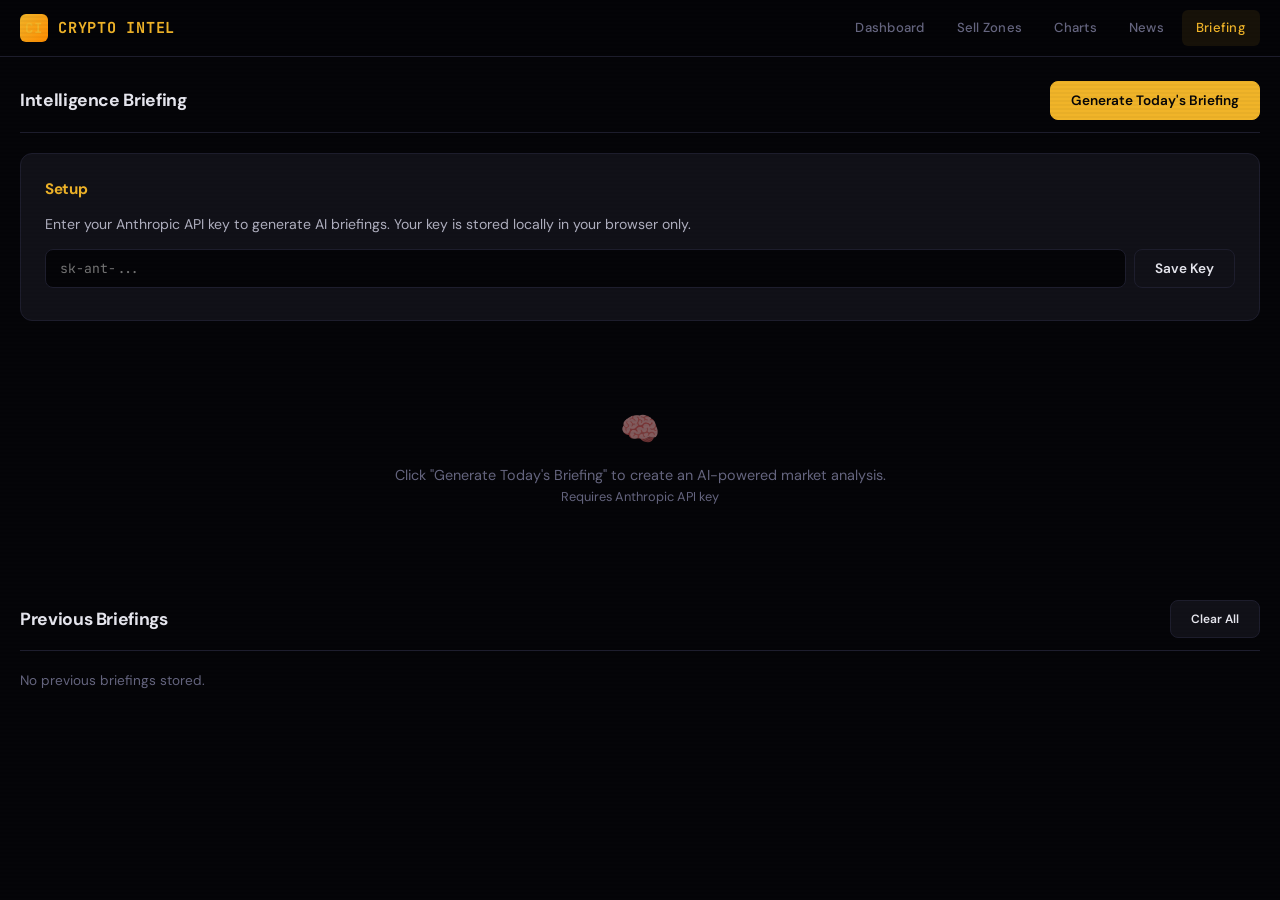
==== briefing.html @ 55ef3a8b "Build complete crypto intelligence dashboard Full implementation of all 5 pages: main dashboard with" ====
<!DOCTYPE html>
<html lang="en">
<head>
  <meta charset="UTF-8">
  <meta name="viewport" content="width=device-width, initial-scale=1.0">
  <title>Intelligence Briefing - Crypto Intelligence Dashboard</title>
  <link rel="preconnect" href="https://fonts.googleapis.com">
  <link rel="preconnect" href="https://fonts.gstatic.com" crossorigin>
  <link href="https://fonts.googleapis.com/css2?family=DM+Sans:wght@400;500;600;700&family=JetBrains+Mono:wght@400;500;600;700&display=swap" rel="stylesheet">
  <link rel="stylesheet" href="css/main.css">
  <link rel="stylesheet" href="css/components.css">
  <link rel="icon" href="data:image/svg+xml,<svg xmlns='http://www.w3.org/2000/svg' viewBox='0 0 100 100'><text y='.9em' font-size='90'>📊</text></svg>">
</head>
<body>

  <!-- Navigation -->
  <nav class="top-nav">
    <div class="top-nav__inner">
      <div class="top-nav__brand">
        <div class="top-nav__brand-icon">CI</div>
        <span>Crypto Intel</span>
      </div>
      <button class="nav-toggle" onclick="document.querySelector('.top-nav__links').classList.toggle('open')" aria-label="Toggle navigation">&#9776;</button>
      <div class="top-nav__links">
        <a href="index.html">Dashboard</a>
        <a href="sell-zones.html">Sell Zones</a>
        <a href="charts.html">Charts</a>
        <a href="news.html">News</a>
        <a href="briefing.html" class="active">Briefing</a>
      </div>
    </div>
  </nav>

  <main class="page-content">
    <div class="section-header">
      <h2>Intelligence Briefing</h2>
      <button class="btn btn--primary" id="generate-btn" onclick="generateBriefing()">
        Generate Today's Briefing
      </button>
    </div>

    <!-- API Key Setup -->
    <div id="api-key-section" class="briefing-section" style="margin-bottom:24px;">
      <h3>Setup</h3>
      <p style="margin-bottom:12px;">Enter your Anthropic API key to generate AI briefings. Your key is stored locally in your browser only.</p>
      <div style="display:flex;gap:8px;align-items:center;">
        <input type="password" id="api-key-input" placeholder="sk-ant-..."
               style="flex:1;padding:10px 14px;background:var(--bg-primary);border:1px solid var(--border);
                      border-radius:var(--radius);color:var(--text-primary);font-family:'JetBrains Mono',monospace;
                      font-size:0.82rem;"
               autocomplete="off">
        <button class="btn" onclick="saveApiKey()">Save Key</button>
      </div>
      <div id="key-status" style="margin-top:8px;font-size:0.75rem;color:var(--text-muted);"></div>
    </div>

    <!-- Briefing Output -->
    <div id="briefing-output">
      <div class="empty-state">
        <div class="empty-state__icon" style="font-size:2rem;">&#x1F9E0;</div>
        <div class="empty-state__text" style="margin-top:12px;">
          Click "Generate Today's Briefing" to create an AI-powered market analysis.<br>
          <span style="color:var(--text-muted);font-size:0.8rem;">Requires Anthropic API key</span>
        </div>
      </div>
    </div>

    <!-- Previous Briefings -->
    <div style="margin-top:32px;">
      <div class="section-header">
        <h2>Previous Briefings</h2>
        <button class="btn" onclick="clearBriefings()" style="font-size:0.75rem;">Clear All</button>
      </div>
      <div id="previous-briefings">
        <div class="text-muted" style="font-size:0.85rem;">No previous briefings stored.</div>
      </div>
    </div>
  </main>

  <script src="js/api.js"></script>
  <script src="js/indicators.js"></script>
  <script src="js/composite.js"></script>
  <script>
    const STORAGE_KEY_API = 'ci_anthropic_key';
    const STORAGE_KEY_BRIEFINGS = 'ci_briefings';

    // --- API Key Management ---
    function saveApiKey() {
      const key = document.getElementById('api-key-input').value.trim();
      if (!key) return;
      localStorage.setItem(STORAGE_KEY_API, key);
      document.getElementById('key-status').textContent = 'Key saved locally.';
      document.getElementById('key-status').style.color = 'var(--accent-green)';
      document.getElementById('api-key-input').value = '';
    }

    function getApiKey() {
      return localStorage.getItem(STORAGE_KEY_API);
    }

    // --- Init key status ---
    (function initKeyStatus() {
      const key = getApiKey();
      if (key) {
        document.getElementById('key-status').textContent = 'API key is set (stored locally).';
        document.getElementById('key-status').style.color = 'var(--accent-green)';
      }
    })();

    // --- Generate Briefing ---
    async function generateBriefing() {
      const apiKey = getApiKey();
      if (!apiKey) {
        alert('Please enter your Anthropic API key first.');
        return;
      }

      const btn = document.getElementById('generate-btn');
      btn.classList.add('btn--loading');
      btn.textContent = 'Generating...';

      const output = document.getElementById('briefing-output');
      output.innerHTML = `
        <div class="briefing-section">
          <div class="loading-pulse" style="text-align:center;padding:40px;color:var(--text-muted);">
            Gathering market data and generating intelligence briefing...
          </div>
        </div>
      `;

      try {
        // Gather live data
        const data = await API.fetchAllDashboardData();

        const btcPrice = data.prices?.bitcoin?.usd || 'N/A';
        const ethPrice = data.prices?.ethereum?.usd || 'N/A';
        const fng = data.fearGreed?.[0] || { value: 'N/A', value_classification: 'N/A' };
        const btcD = data.global?.market_cap_percentage?.btc?.toFixed(1) || 'N/A';

        // Estimate MVRV and composite
        let mvrvEst = 'N/A';
        let compositeScore = 'N/A';
        try {
          const btcHistory = await API.getBTCHistory(730);
          if (btcHistory?.prices) {
            const closingPrices = btcHistory.prices.map(p => p[1]);
            const mvrv = Indicators.estimateMVRV(closingPrices);
            if (mvrv !== null) mvrvEst = mvrv.toFixed(2);
            const rsi = Indicators.RSI(closingPrices, 14) || 50;
            const piCycle = Indicators.piCycleSignal(closingPrices);
            const mvrvNorm = mvrv !== null ? Indicators.mvrvZone(mvrv).normalized : 50;
            compositeScore = Composite.calculate(fng.value, mvrvNorm, piCycle.value, rsi);
          }
        } catch (e) { /* proceed with N/A */ }

        const today = new Date().toLocaleDateString('en-US', {
          weekday: 'long', year: 'numeric', month: 'long', day: 'numeric'
        });

        const prompt = `You are a professional crypto and macro market analyst. Today is ${today}.

Using the following live data:
- BTC Price: $${Number(btcPrice).toLocaleString()}
- ETH Price: $${Number(ethPrice).toLocaleString()}
- Fear & Greed: ${fng.value} (${fng.value_classification || 'N/A'})
- BTC Dominance: ${btcD}%
- MVRV Z-Score: ${mvrvEst}
- Composite Score: ${compositeScore}/100

Write a structured daily intelligence briefing with these sections:
1. Macro Overview (3-4 sentences)
2. BTC Deep Dive (key levels, signals, what to watch)
3. Top Gainers / Losers (use live data if available)
4. Upcoming Catalysts (next 7 days)
5. Alt Season Pulse
6. Actionable Trade Ideas (be specific, include risk notes)
7. Claude's Take (plain English summary, 2-3 sentences)

Be direct. No fluff. Institutional tone but readable.`;

        // Call Anthropic API
        const response = await fetch('https://api.anthropic.com/v1/messages', {
          method: 'POST',
          headers: {
            'Content-Type': 'application/json',
            'x-api-key': apiKey,
            'anthropic-version': '2023-06-01',
            'anthropic-dangerous-direct-browser-access': 'true',
          },
          body: JSON.stringify({
            model: 'claude-sonnet-4-20250514',
            max_tokens: 2000,
            messages: [{ role: 'user', content: prompt }],
          }),
        });

        if (!response.ok) {
          const errData = await response.json().catch(() => ({}));
          throw new Error(errData.error?.message || `API error: ${response.status}`);
        }

        const result = await response.json();
        const briefingText = result.content?.[0]?.text || 'No response generated.';

        // Render briefing
        renderBriefing(output, briefingText, today);

        // Save to history
        saveBriefing(today, briefingText);
        loadPreviousBriefings();

      } catch (err) {
        console.error('[Briefing] Generation failed:', err);
        output.innerHTML = `
          <div class="briefing-section" style="border-color:rgba(255,68,68,0.3);">
            <h3 style="color:var(--accent-red);">Generation Failed</h3>
            <p>${escapeHtml(err.message)}</p>
            <p style="margin-top:8px;font-size:0.8rem;color:var(--text-muted);">
              Check your API key and try again. Ensure you have credits on your Anthropic account.
            </p>
          </div>
        `;
      } finally {
        btn.classList.remove('btn--loading');
        btn.textContent = "Generate Today's Briefing";
      }
    }

    function renderBriefing(container, text, date) {
      // Split into sections by numbered headers
      const sections = text.split(/(?=\d+\.\s)/);

      let html = `
        <div style="margin-bottom:16px;display:flex;align-items:center;gap:12px;">
          <span class="font-mono" style="font-size:0.8rem;color:var(--accent-gold);">BRIEFING</span>
          <span class="font-mono" style="font-size:0.75rem;color:var(--text-muted);">${date}</span>
        </div>
      `;

      sections.forEach(section => {
        const trimmed = section.trim();
        if (!trimmed) return;
        html += `
          <div class="briefing-section">
            <div style="white-space:pre-wrap;font-size:0.88rem;color:var(--text-secondary);line-height:1.7;">
              ${escapeHtml(trimmed)}
            </div>
          </div>
        `;
      });

      container.innerHTML = html;
    }

    // --- Storage ---
    function saveBriefing(date, text) {
      const briefings = JSON.parse(localStorage.getItem(STORAGE_KEY_BRIEFINGS) || '[]');
      briefings.unshift({ date, text, timestamp: Date.now() });
      // Keep only last 7
      if (briefings.length > 7) briefings.length = 7;
      localStorage.setItem(STORAGE_KEY_BRIEFINGS, JSON.stringify(briefings));
    }

    function loadPreviousBriefings() {
      const container = document.getElementById('previous-briefings');
      const briefings = JSON.parse(localStorage.getItem(STORAGE_KEY_BRIEFINGS) || '[]');

      if (briefings.length === 0) {
        container.innerHTML = '<div class="text-muted" style="font-size:0.85rem;">No previous briefings stored.</div>';
        return;
      }

      container.innerHTML = briefings.map((b, i) => `
        <div class="briefing-section" style="cursor:pointer;" onclick="this.querySelector('.briefing-expand').classList.toggle('active')">
          <div style="display:flex;justify-content:space-between;align-items:center;">
            <h3 style="margin:0;">${escapeHtml(b.date)}</h3>
            <span class="font-mono" style="font-size:0.7rem;color:var(--text-muted);">
              ${new Date(b.timestamp).toLocaleTimeString()}
            </span>
          </div>
          <div class="briefing-expand" style="display:none;margin-top:12px;white-space:pre-wrap;font-size:0.82rem;color:var(--text-secondary);line-height:1.6;max-height:400px;overflow-y:auto;">
            ${escapeHtml(b.text)}
          </div>
        </div>
      `).join('');

      // Toggle expand
      document.querySelectorAll('.briefing-expand').forEach(el => {
        el.closest('.briefing-section').addEventListener('click', () => {
          el.style.display = el.style.display === 'none' ? 'block' : 'none';
        });
      });
    }

    function clearBriefings() {
      if (confirm('Clear all stored briefings?')) {
        localStorage.removeItem(STORAGE_KEY_BRIEFINGS);
        loadPreviousBriefings();
      }
    }

    function escapeHtml(text) {
      const div = document.createElement('div');
      div.textContent = text;
      return div.innerHTML;
    }

    // Init
    loadPreviousBriefings();
  </script>
</body>
</html>
---- css/main.css ----
/* ============================================================
   main.css — Crypto Intelligence Dashboard Design System
   Dark cinematic terminal aesthetic
   ============================================================ */

/* --- CSS Custom Properties --- */
:root {
  --bg-primary: #050508;
  --bg-panel: #0d0d14;
  --bg-card: #111118;
  --bg-card-hover: #16161f;
  --accent-gold: #f0b429;
  --accent-cyan: #00d4d4;
  --accent-red: #ff4444;
  --accent-green: #00ff88;
  --accent-orange: #ff8c00;
  --accent-purple: #a855f7;
  --text-primary: #e8e8f0;
  --text-secondary: #b0b0c0;
  --text-muted: #666680;
  --border: #1e1e2e;
  --border-light: #2a2a3e;
  --glow-gold: rgba(240, 180, 41, 0.15);
  --glow-cyan: rgba(0, 212, 212, 0.15);
  --glow-red: rgba(255, 68, 68, 0.15);
  --glow-green: rgba(0, 255, 136, 0.15);
  --radius: 8px;
  --radius-lg: 12px;
  --transition: 0.25s ease;
}

/* --- Reset --- */
*, *::before, *::after {
  margin: 0;
  padding: 0;
  box-sizing: border-box;
}

html {
  font-size: 16px;
  scroll-behavior: smooth;
  -webkit-font-smoothing: antialiased;
}

body {
  font-family: 'DM Sans', 'Sora', sans-serif;
  background: var(--bg-primary);
  color: var(--text-primary);
  line-height: 1.5;
  min-height: 100vh;
  overflow-x: hidden;
}

/* Subtle scanline overlay on body */
body::after {
  content: '';
  position: fixed;
  top: 0;
  left: 0;
  width: 100%;
  height: 100%;
  pointer-events: none;
  z-index: 9999;
  background: repeating-linear-gradient(
    0deg,
    transparent,
    transparent 2px,
    rgba(0, 0, 0, 0.03) 2px,
    rgba(0, 0, 0, 0.03) 4px
  );
}

a { color: var(--accent-cyan); text-decoration: none; }
a:hover { text-decoration: underline; }

/* --- Typography --- */
.font-mono {
  font-family: 'JetBrains Mono', 'Space Mono', 'Fira Code', monospace;
}

h1, h2, h3 {
  font-family: 'DM Sans', 'Sora', sans-serif;
  font-weight: 700;
  letter-spacing: -0.02em;
}

.text-gold { color: var(--accent-gold); }
.text-cyan { color: var(--accent-cyan); }
.text-red { color: var(--accent-red); }
.text-green { color: var(--accent-green); }
.text-muted { color: var(--text-muted); }

/* --- Layout --- */
.container {
  max-width: 1440px;
  margin: 0 auto;
  padding: 0 20px;
}

/* --- Top Navigation --- */
.top-nav {
  position: sticky;
  top: 0;
  z-index: 100;
  background: rgba(5, 5, 8, 0.95);
  backdrop-filter: blur(12px);
  border-bottom: 1px solid var(--border);
  padding: 0 20px;
}

.top-nav__inner {
  max-width: 1440px;
  margin: 0 auto;
  display: flex;
  align-items: center;
  justify-content: space-between;
  height: 56px;
}

.top-nav__brand {
  display: flex;
  align-items: center;
  gap: 10px;
  font-family: 'JetBrains Mono', monospace;
  font-weight: 700;
  font-size: 0.95rem;
  color: var(--accent-gold);
  letter-spacing: 0.05em;
  text-transform: uppercase;
}

.top-nav__brand-icon {
  width: 28px;
  height: 28px;
  background: linear-gradient(135deg, var(--accent-gold), var(--accent-orange));
  border-radius: 6px;
  display: flex;
  align-items: center;
  justify-content: center;
  font-size: 14px;
}

.top-nav__links {
  display: flex;
  gap: 4px;
}

.top-nav__links a {
  font-family: 'DM Sans', sans-serif;
  font-size: 0.82rem;
  font-weight: 500;
  color: var(--text-muted);
  padding: 8px 14px;
  border-radius: 6px;
  transition: all var(--transition);
  text-decoration: none;
  letter-spacing: 0.02em;
}

.top-nav__links a:hover,
.top-nav__links a.active {
  color: var(--text-primary);
  background: var(--bg-card);
}

.top-nav__links a.active {
  color: var(--accent-gold);
  background: rgba(240, 180, 41, 0.08);
}

/* Mobile nav toggle */
.nav-toggle {
  display: none;
  background: none;
  border: none;
  color: var(--text-primary);
  font-size: 1.5rem;
  cursor: pointer;
  padding: 4px;
}

/* --- Top Bar (Ticker) --- */
.top-bar {
  background: var(--bg-panel);
  border-bottom: 1px solid var(--border);
  padding: 10px 20px;
}

.top-bar__inner {
  max-width: 1440px;
  margin: 0 auto;
  display: flex;
  align-items: center;
  justify-content: space-between;
  flex-wrap: wrap;
  gap: 16px;
}

.top-bar__item {
  display: flex;
  align-items: center;
  gap: 8px;
  font-family: 'JetBrains Mono', monospace;
  font-size: 0.82rem;
}

.top-bar__label {
  color: var(--text-muted);
  font-size: 0.72rem;
  text-transform: uppercase;
  letter-spacing: 0.08em;
}

.top-bar__value {
  font-weight: 600;
  color: var(--text-primary);
}

.top-bar__change {
  font-size: 0.75rem;
  padding: 2px 6px;
  border-radius: 4px;
}

.top-bar__change--up {
  color: var(--accent-green);
  background: rgba(0, 255, 136, 0.08);
}

.top-bar__change--down {
  color: var(--accent-red);
  background: rgba(255, 68, 68, 0.08);
}

.top-bar__timestamp {
  font-size: 0.7rem;
  color: var(--text-muted);
  font-family: 'JetBrains Mono', monospace;
}

/* --- Section Headers --- */
.section-header {
  display: flex;
  align-items: center;
  justify-content: space-between;
  margin-bottom: 20px;
  padding-bottom: 12px;
  border-bottom: 1px solid var(--border);
}

.section-header h2 {
  font-size: 1.1rem;
  color: var(--text-primary);
  display: flex;
  align-items: center;
  gap: 8px;
}

.section-header__badge {
  font-family: 'JetBrains Mono', monospace;
  font-size: 0.7rem;
  padding: 3px 8px;
  border-radius: 4px;
  background: var(--bg-card);
  color: var(--text-muted);
  border: 1px solid var(--border);
}

/* --- Page Content --- */
.page-content {
  padding: 24px 20px 60px;
  max-width: 1440px;
  margin: 0 auto;
}

/* --- Grid Layouts --- */
.grid-2 {
  display: grid;
  grid-template-columns: repeat(2, 1fr);
  gap: 16px;
}

.grid-3 {
  display: grid;
  grid-template-columns: repeat(3, 1fr);
  gap: 16px;
}

.grid-4 {
  display: grid;
  grid-template-columns: repeat(4, 1fr);
  gap: 16px;
}

/* --- Loading / Skeleton --- */
.skeleton {
  background: linear-gradient(
    90deg,
    var(--bg-card) 25%,
    var(--bg-card-hover) 50%,
    var(--bg-card) 75%
  );
  background-size: 200% 100%;
  animation: shimmer 1.5s infinite;
  border-radius: var(--radius);
}

@keyframes shimmer {
  0% { background-position: 200% 0; }
  100% { background-position: -200% 0; }
}

.loading-pulse {
  animation: pulse 2s ease-in-out infinite;
}

@keyframes pulse {
  0%, 100% { opacity: 1; }
  50% { opacity: 0.4; }
}

/* --- Scrollbar --- */
::-webkit-scrollbar {
  width: 6px;
  height: 6px;
}

::-webkit-scrollbar-track {
  background: var(--bg-primary);
}

::-webkit-scrollbar-thumb {
  background: var(--border-light);
  border-radius: 3px;
}

::-webkit-scrollbar-thumb:hover {
  background: var(--text-muted);
}

/* --- Status Badge --- */
.status-badge {
  display: inline-flex;
  align-items: center;
  gap: 4px;
  font-family: 'JetBrains Mono', monospace;
  font-size: 0.68rem;
  font-weight: 600;
  padding: 3px 8px;
  border-radius: 4px;
  text-transform: uppercase;
  letter-spacing: 0.06em;
}

.status-badge--green {
  color: var(--accent-green);
  background: rgba(0, 255, 136, 0.1);
  border: 1px solid rgba(0, 255, 136, 0.2);
}

.status-badge--yellow {
  color: var(--accent-gold);
  background: rgba(240, 180, 41, 0.1);
  border: 1px solid rgba(240, 180, 41, 0.2);
}

.status-badge--red {
  color: var(--accent-red);
  background: rgba(255, 68, 68, 0.1);
  border: 1px solid rgba(255, 68, 68, 0.2);
}

.status-badge--cyan {
  color: var(--accent-cyan);
  background: rgba(0, 212, 212, 0.1);
  border: 1px solid rgba(0, 212, 212, 0.2);
}

/* --- Responsive --- */
@media (max-width: 1024px) {
  .grid-4 { grid-template-columns: repeat(2, 1fr); }
  .grid-3 { grid-template-columns: repeat(2, 1fr); }
}

@media (max-width: 768px) {
  .top-nav__links { display: none; }
  .top-nav__links.open {
    display: flex;
    flex-direction: column;
    position: absolute;
    top: 56px;
    left: 0;
    right: 0;
    background: var(--bg-primary);
    border-bottom: 1px solid var(--border);
    padding: 8px;
  }
  .nav-toggle { display: block; }

  .grid-4, .grid-3, .grid-2 {
    grid-template-columns: 1fr;
  }

  .top-bar__inner {
    justify-content: center;
    text-align: center;
  }

  .page-content {
    padding: 16px 12px 40px;
  }
}

@media (max-width: 480px) {
  html { font-size: 14px; }
  .top-bar__item { font-size: 0.75rem; }
}
---- css/components.css ----
/* ============================================================
   components.css — Reusable UI Components
   Cards, gauges, progress bars, tabs, indicators
   ============================================================ */

/* --- Indicator Card --- */
.indicator-card {
  background: var(--bg-card);
  border: 1px solid var(--border);
  border-radius: var(--radius-lg);
  padding: 20px;
  position: relative;
  overflow: hidden;
  transition: all var(--transition);
}

.indicator-card:hover {
  background: var(--bg-card-hover);
  border-color: var(--border-light);
  transform: translateY(-1px);
}

/* Scanline sweep on hover */
.indicator-card::before {
  content: '';
  position: absolute;
  top: 0;
  left: -100%;
  width: 100%;
  height: 100%;
  background: linear-gradient(
    90deg,
    transparent,
    rgba(240, 180, 41, 0.03),
    transparent
  );
  transition: left 0.6s ease;
  pointer-events: none;
}

.indicator-card:hover::before {
  left: 100%;
}

.indicator-card__header {
  display: flex;
  align-items: center;
  justify-content: space-between;
  margin-bottom: 12px;
}

.indicator-card__title {
  font-size: 0.75rem;
  font-weight: 600;
  color: var(--text-muted);
  text-transform: uppercase;
  letter-spacing: 0.08em;
}

.indicator-card__value {
  font-family: 'JetBrains Mono', monospace;
  font-size: 1.6rem;
  font-weight: 700;
  color: var(--text-primary);
  margin-bottom: 8px;
  line-height: 1.2;
}

.indicator-card__label {
  font-size: 0.78rem;
  font-weight: 500;
}

.indicator-card__sparkline {
  margin-top: 12px;
  height: 32px;
  width: 100%;
}

/* Glow variants */
.indicator-card--green {
  border-color: rgba(0, 255, 136, 0.15);
  box-shadow: 0 0 20px rgba(0, 255, 136, 0.05);
}

.indicator-card--yellow {
  border-color: rgba(240, 180, 41, 0.15);
  box-shadow: 0 0 20px rgba(240, 180, 41, 0.05);
}

.indicator-card--red {
  border-color: rgba(255, 68, 68, 0.15);
  box-shadow: 0 0 20px rgba(255, 68, 68, 0.05);
}

/* --- Composite Gauge --- */
.gauge-container {
  display: flex;
  flex-direction: column;
  align-items: center;
  justify-content: center;
  padding: 24px;
  background: var(--bg-card);
  border: 1px solid var(--border);
  border-radius: var(--radius-lg);
}

.gauge-svg {
  width: 220px;
  height: 130px;
}

.gauge-arc-bg {
  fill: none;
  stroke: var(--border);
  stroke-width: 12;
  stroke-linecap: round;
}

.gauge-arc-fill {
  fill: none;
  stroke-width: 12;
  stroke-linecap: round;
  transition: stroke-dashoffset 1.5s ease-out, stroke 0.5s ease;
}

.gauge-value {
  font-family: 'JetBrains Mono', monospace;
  font-size: 2.4rem;
  font-weight: 700;
  fill: var(--text-primary);
  text-anchor: middle;
}

.gauge-label {
  font-family: 'DM Sans', sans-serif;
  font-size: 0.85rem;
  font-weight: 600;
  fill: var(--text-muted);
  text-anchor: middle;
  text-transform: uppercase;
  letter-spacing: 0.1em;
}

.gauge-zone-label {
  text-align: center;
  font-family: 'JetBrains Mono', monospace;
  font-size: 0.9rem;
  font-weight: 700;
  margin-top: 8px;
  text-transform: uppercase;
  letter-spacing: 0.1em;
}

/* --- Progress Bar (Sell Zones) --- */
.progress-bar {
  width: 100%;
  height: 6px;
  background: var(--border);
  border-radius: 3px;
  overflow: hidden;
  position: relative;
}

.progress-bar__fill {
  height: 100%;
  border-radius: 3px;
  transition: width 1s ease-out;
  position: relative;
}

.progress-bar__fill--green {
  background: linear-gradient(90deg, var(--accent-green), #00cc6a);
}

.progress-bar__fill--yellow {
  background: linear-gradient(90deg, var(--accent-gold), #dda020);
}

.progress-bar__fill--orange {
  background: linear-gradient(90deg, var(--accent-orange), #ff6600);
}

.progress-bar__fill--red {
  background: linear-gradient(90deg, var(--accent-red), #cc0000);
  animation: glow-pulse 2s ease-in-out infinite;
}

@keyframes glow-pulse {
  0%, 100% { box-shadow: 0 0 8px rgba(255, 68, 68, 0.3); }
  50% { box-shadow: 0 0 16px rgba(255, 68, 68, 0.6); }
}

/* --- Sell Zone Row --- */
.sell-zone-row {
  display: grid;
  grid-template-columns: 80px 100px 1fr 80px 80px 80px;
  align-items: center;
  gap: 16px;
  padding: 14px 16px;
  background: var(--bg-card);
  border: 1px solid var(--border);
  border-radius: var(--radius);
  margin-bottom: 8px;
  transition: all var(--transition);
}

.sell-zone-row:hover {
  background: var(--bg-card-hover);
  border-color: var(--border-light);
}

.sell-zone-row__coin {
  font-family: 'JetBrains Mono', monospace;
  font-weight: 700;
  font-size: 0.85rem;
  color: var(--accent-gold);
}

.sell-zone-row__label {
  font-size: 0.75rem;
  color: var(--text-muted);
}

.sell-zone-row__price {
  font-family: 'JetBrains Mono', monospace;
  font-size: 0.82rem;
  color: var(--text-primary);
}

.sell-zone-row__multiple {
  font-family: 'JetBrains Mono', monospace;
  font-size: 0.82rem;
  color: var(--accent-cyan);
}

.sell-zone-row__pct {
  font-family: 'JetBrains Mono', monospace;
  font-size: 0.82rem;
}

.in-zone-badge {
  display: inline-flex;
  align-items: center;
  gap: 4px;
  font-family: 'JetBrains Mono', monospace;
  font-size: 0.7rem;
  font-weight: 700;
  padding: 4px 10px;
  border-radius: 4px;
  color: var(--accent-red);
  background: rgba(255, 68, 68, 0.12);
  border: 1px solid rgba(255, 68, 68, 0.3);
  animation: flash 1.5s ease-in-out infinite;
}

@keyframes flash {
  0%, 100% { opacity: 1; }
  50% { opacity: 0.5; }
}

/* --- Tabs --- */
.tabs {
  display: flex;
  gap: 2px;
  background: var(--bg-panel);
  border-radius: var(--radius);
  padding: 4px;
  margin-bottom: 20px;
}

.tab-btn {
  flex: 1;
  padding: 10px 16px;
  background: transparent;
  border: none;
  border-radius: 6px;
  color: var(--text-muted);
  font-family: 'DM Sans', sans-serif;
  font-size: 0.82rem;
  font-weight: 600;
  cursor: pointer;
  transition: all var(--transition);
}

.tab-btn:hover {
  color: var(--text-primary);
  background: var(--bg-card);
}

.tab-btn.active {
  color: var(--accent-gold);
  background: var(--bg-card);
}

.tab-panel {
  display: none;
}

.tab-panel.active {
  display: block;
}

/* --- News Card --- */
.news-card {
  padding: 16px;
  background: var(--bg-card);
  border: 1px solid var(--border);
  border-radius: var(--radius);
  margin-bottom: 8px;
  transition: all var(--transition);
}

.news-card:hover {
  background: var(--bg-card-hover);
  border-color: var(--border-light);
}

.news-card__source {
  font-size: 0.7rem;
  color: var(--text-muted);
  text-transform: uppercase;
  letter-spacing: 0.06em;
  margin-bottom: 6px;
}

.news-card__title {
  font-size: 0.9rem;
  font-weight: 600;
  color: var(--text-primary);
  margin-bottom: 6px;
  line-height: 1.4;
}

.news-card__title a {
  color: inherit;
}

.news-card__title a:hover {
  color: var(--accent-cyan);
}

.news-card__meta {
  display: flex;
  align-items: center;
  gap: 10px;
  font-size: 0.72rem;
  color: var(--text-muted);
}

.news-card__sentiment {
  font-family: 'JetBrains Mono', monospace;
  font-size: 0.65rem;
  font-weight: 600;
  padding: 2px 6px;
  border-radius: 3px;
  text-transform: uppercase;
}

.news-card__sentiment--bullish {
  color: var(--accent-green);
  background: rgba(0, 255, 136, 0.1);
}

.news-card__sentiment--bearish {
  color: var(--accent-red);
  background: rgba(255, 68, 68, 0.1);
}

.news-card__sentiment--neutral {
  color: var(--text-muted);
  background: var(--bg-panel);
}

/* --- Briefing Report --- */
.briefing-section {
  background: var(--bg-card);
  border: 1px solid var(--border);
  border-radius: var(--radius-lg);
  padding: 24px;
  margin-bottom: 16px;
}

.briefing-section h3 {
  font-size: 0.95rem;
  color: var(--accent-gold);
  margin-bottom: 12px;
  display: flex;
  align-items: center;
  gap: 8px;
}

.briefing-section p,
.briefing-section li {
  font-size: 0.88rem;
  color: var(--text-secondary);
  line-height: 1.7;
}

.briefing-section ul {
  list-style: none;
  padding-left: 0;
}

.briefing-section li::before {
  content: '\25B8';
  color: var(--accent-cyan);
  margin-right: 8px;
}

/* --- Button --- */
.btn {
  display: inline-flex;
  align-items: center;
  gap: 8px;
  padding: 10px 20px;
  border: 1px solid var(--border);
  border-radius: var(--radius);
  background: var(--bg-card);
  color: var(--text-primary);
  font-family: 'DM Sans', sans-serif;
  font-size: 0.85rem;
  font-weight: 600;
  cursor: pointer;
  transition: all var(--transition);
}

.btn:hover {
  background: var(--bg-card-hover);
  border-color: var(--border-light);
}

.btn--primary {
  background: var(--accent-gold);
  color: #050508;
  border-color: var(--accent-gold);
}

.btn--primary:hover {
  background: #dda020;
  border-color: #dda020;
}

.btn--loading {
  pointer-events: none;
  opacity: 0.6;
}

/* --- Chart Container --- */
.chart-panel {
  background: var(--bg-card);
  border: 1px solid var(--border);
  border-radius: var(--radius-lg);
  padding: 20px;
  margin-bottom: 20px;
}

.chart-panel__header {
  display: flex;
  align-items: center;
  justify-content: space-between;
  margin-bottom: 16px;
}

.chart-panel__title {
  font-size: 0.95rem;
  font-weight: 700;
  color: var(--text-primary);
}

.chart-panel__controls {
  display: flex;
  gap: 4px;
}

.chart-panel__controls button {
  background: transparent;
  border: 1px solid var(--border);
  border-radius: 4px;
  color: var(--text-muted);
  font-family: 'JetBrains Mono', monospace;
  font-size: 0.7rem;
  padding: 4px 10px;
  cursor: pointer;
  transition: all var(--transition);
}

.chart-panel__controls button:hover,
.chart-panel__controls button.active {
  color: var(--accent-gold);
  border-color: var(--accent-gold);
  background: rgba(240, 180, 41, 0.08);
}

.chart-panel__body {
  height: 300px;
  position: relative;
}

/* --- Table (for gainers/losers) --- */
.data-table {
  width: 100%;
  border-collapse: collapse;
}

.data-table th {
  text-align: left;
  font-size: 0.7rem;
  font-weight: 600;
  color: var(--text-muted);
  text-transform: uppercase;
  letter-spacing: 0.08em;
  padding: 8px 12px;
  border-bottom: 1px solid var(--border);
}

.data-table td {
  font-family: 'JetBrains Mono', monospace;
  font-size: 0.82rem;
  padding: 10px 12px;
  border-bottom: 1px solid var(--border);
  color: var(--text-primary);
}

.data-table tr:hover td {
  background: var(--bg-card-hover);
}

/* --- Empty State --- */
.empty-state {
  text-align: center;
  padding: 60px 20px;
  color: var(--text-muted);
}

.empty-state__icon {
  font-size: 2.5rem;
  margin-bottom: 12px;
  opacity: 0.5;
}

.empty-state__text {
  font-size: 0.9rem;
}

/* --- Count-up Animation Helper --- */
.count-up {
  display: inline-block;
}

/* --- Responsive sell zone rows --- */
@media (max-width: 768px) {
  .sell-zone-row {
    grid-template-columns: 1fr 1fr;
    gap: 8px;
  }
}
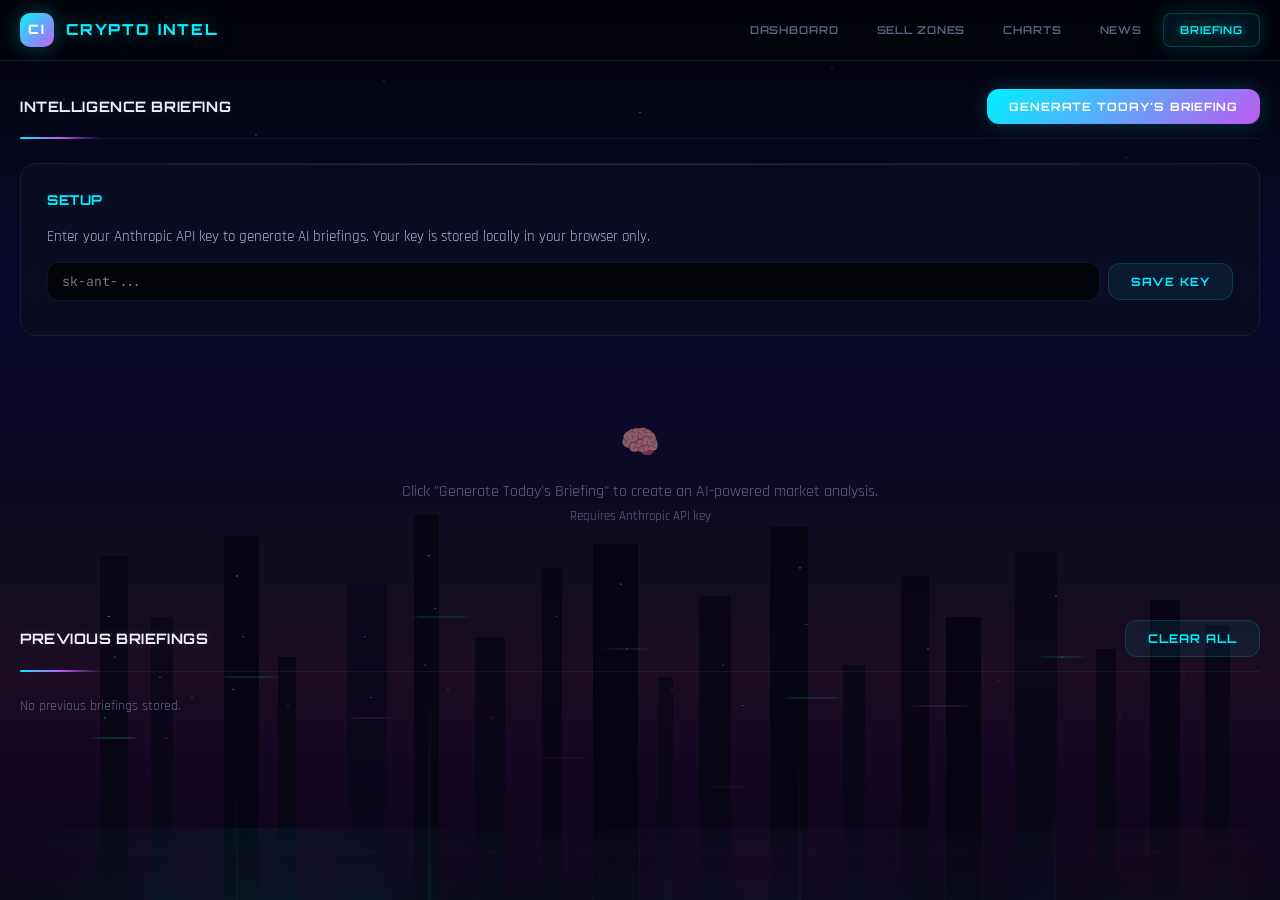
==== commit 1ca5cab1: "Add immersive cyberpunk cityscape background Pure CSS animated sci-fi background across all pages: -" ====
--- a/briefing.html
+++ b/briefing.html
@@ -9,9 +9,25 @@
   <link href="https://fonts.googleapis.com/css2?family=DM+Sans:wght@400;500;600;700&family=JetBrains+Mono:wght@400;500;600;700&display=swap" rel="stylesheet">
   <link rel="stylesheet" href="css/main.css">
   <link rel="stylesheet" href="css/components.css">
+  <link rel="stylesheet" href="css/background.css">
   <link rel="icon" href="data:image/svg+xml,<svg xmlns='http://www.w3.org/2000/svg' viewBox='0 0 100 100'><text y='.9em' font-size='90'>📊</text></svg>">
 </head>
 <body>
+
+<!-- Cyberpunk Background -->
+<div class="cyber-bg">
+  <div class="cyber-stars"></div>
+  <div class="cyber-city"></div>
+  <div class="cyber-lights"></div>
+  <div class="cyber-neon"></div>
+  <div class="cyber-ground"></div>
+  <div class="cyber-grid"></div>
+  <div class="cyber-particles">
+    <span></span><span></span><span></span><span></span><span></span><span></span>
+    <span></span><span></span><span></span><span></span><span></span><span></span>
+  </div>
+  <div class="cyber-scan"></div>
+</div>
 
   <!-- Navigation -->
   <nav class="top-nav">
@@ -178,29 +194,48 @@
 
 Be direct. No fluff. Institutional tone but readable.`;
 
-        // Call Anthropic API
-        const response = await fetch('https://api.anthropic.com/v1/messages', {
-          method: 'POST',
-          headers: {
-            'Content-Type': 'application/json',
-            'x-api-key': apiKey,
-            'anthropic-version': '2023-06-01',
-            'anthropic-dangerous-direct-browser-access': 'true',
-          },
-          body: JSON.stringify({
-            model: 'claude-sonnet-4-20250514',
-            max_tokens: 2000,
-            messages: [{ role: 'user', content: prompt }],
-          }),
-        });
-
-        if (!response.ok) {
-          const errData = await response.json().catch(() => ({}));
-          throw new Error(errData.error?.message || `API error: ${response.status}`);
+        // Call Anthropic API (direct browser access)
+        let briefingText = '';
+        try {
+          const response = await fetch('https://api.anthropic.com/v1/messages', {
+            method: 'POST',
+            headers: {
+              'Content-Type': 'application/json',
+              'x-api-key': apiKey,
+              'anthropic-version': '2023-06-01',
+              'anthropic-dangerous-direct-browser-access': 'true',
+            },
+            body: JSON.stringify({
+              model: 'claude-sonnet-4-20250514',
+              max_tokens: 2000,
+              messages: [{ role: 'user', content: prompt }],
+            }),
+          });
+
+          if (!response.ok) {
+            const errData = await response.json().catch(() => ({}));
+            const errMsg = errData.error?.message || `API error: ${response.status}`;
+            if (response.status === 403 || errMsg.includes('CORS') || errMsg.includes('browser')) {
+              throw new Error('CORS_BLOCKED');
+            }
+            throw new Error(errMsg);
+          }
+
+          const result = await response.json();
+          briefingText = result.content?.[0]?.text || 'No response generated.';
+        } catch (directErr) {
+          if (directErr.message === 'CORS_BLOCKED' || directErr.message.includes('Failed to fetch') || directErr.message.includes('NetworkError')) {
+            // CORS blocked — try via cors-anywhere proxy or show instructions
+            throw new Error(
+              'Browser CORS blocked the API call. To fix this:\n\n' +
+              '1. Go to console.anthropic.com > Settings > API Keys\n' +
+              '2. Edit your API key and enable "Allow browser access"\n' +
+              '3. Or use the API key from a server/backend instead.\n\n' +
+              'Technical: Anthropic requires the "anthropic-dangerous-direct-browser-access" header and your key must have browser access enabled.'
+            );
+          }
+          throw directErr;
         }
-
-        const result = await response.json();
-        const briefingText = result.content?.[0]?.text || 'No response generated.';
 
         // Render briefing
         renderBriefing(output, briefingText, today);
--- a/css/main.css
+++ b/css/main.css
@@ -1,49 +1,47 @@
 /* ============================================================
-   main.css — Crypto Intelligence Dashboard Design System
-   Dark cinematic terminal aesthetic
+   main.css — PREMIUM Futuristic Design System
+   Glassmorphism + Neon Glows + 3D + Animations
    ============================================================ */
 
-/* --- CSS Custom Properties --- */
+@import url('https://fonts.googleapis.com/css2?family=Orbitron:wght@400;500;600;700;800;900&family=Rajdhani:wght@300;400;500;600;700&family=JetBrains+Mono:wght@400;500;600;700&display=swap');
+
 :root {
-  --bg-primary: #050508;
-  --bg-panel: #0d0d14;
-  --bg-card: #111118;
-  --bg-card-hover: #16161f;
-  --accent-gold: #f0b429;
-  --accent-cyan: #00d4d4;
-  --accent-red: #ff4444;
+  --bg-primary: #03040a;
+  --bg-panel: rgba(8, 12, 24, 0.7);
+  --bg-card: rgba(12, 16, 32, 0.6);
+  --bg-card-hover: rgba(20, 28, 50, 0.7);
+  --bg-glass: rgba(15, 20, 40, 0.4);
+  --accent-neon-blue: #00f0ff;
+  --accent-neon-purple: #bf5af2;
+  --accent-neon-pink: #ff2d78;
+  --accent-neon-green: #00ff88;
+  --accent-gold: #ffd700;
+  --accent-orange: #ff6b35;
+  --accent-red: #ff3860;
+  --accent-cyan: #00f0ff;
   --accent-green: #00ff88;
-  --accent-orange: #ff8c00;
-  --accent-purple: #a855f7;
-  --text-primary: #e8e8f0;
-  --text-secondary: #b0b0c0;
-  --text-muted: #666680;
-  --border: #1e1e2e;
-  --border-light: #2a2a3e;
-  --glow-gold: rgba(240, 180, 41, 0.15);
-  --glow-cyan: rgba(0, 212, 212, 0.15);
-  --glow-red: rgba(255, 68, 68, 0.15);
-  --glow-green: rgba(0, 255, 136, 0.15);
-  --radius: 8px;
-  --radius-lg: 12px;
-  --transition: 0.25s ease;
-}
-
-/* --- Reset --- */
-*, *::before, *::after {
-  margin: 0;
-  padding: 0;
-  box-sizing: border-box;
-}
-
-html {
-  font-size: 16px;
-  scroll-behavior: smooth;
-  -webkit-font-smoothing: antialiased;
-}
+  --text-primary: #eef0ff;
+  --text-secondary: #a8b4d4;
+  --text-muted: #5a6488;
+  --border: rgba(100, 120, 200, 0.12);
+  --border-glow: rgba(0, 240, 255, 0.15);
+  --glass-border: rgba(255, 255, 255, 0.06);
+  --glow-blue: 0 0 20px rgba(0, 240, 255, 0.15), 0 0 60px rgba(0, 240, 255, 0.05);
+  --glow-purple: 0 0 20px rgba(191, 90, 242, 0.15), 0 0 60px rgba(191, 90, 242, 0.05);
+  --glow-green: 0 0 20px rgba(0, 255, 136, 0.15), 0 0 60px rgba(0, 255, 136, 0.05);
+  --glow-gold: 0 0 20px rgba(255, 215, 0, 0.15), 0 0 60px rgba(255, 215, 0, 0.05);
+  --radius: 12px;
+  --radius-lg: 16px;
+  --radius-xl: 24px;
+  --transition: 0.3s cubic-bezier(0.25, 0.46, 0.45, 0.94);
+  --transition-bounce: 0.4s cubic-bezier(0.34, 1.56, 0.64, 1);
+}
+
+*, *::before, *::after { margin: 0; padding: 0; box-sizing: border-box; }
+html { font-size: 16px; scroll-behavior: smooth; -webkit-font-smoothing: antialiased; }
 
 body {
-  font-family: 'DM Sans', 'Sora', sans-serif;
+  font-family: 'Rajdhani', sans-serif;
   background: var(--bg-primary);
   color: var(--text-primary);
   line-height: 1.5;
@@ -51,367 +49,180 @@
   overflow-x: hidden;
 }
 
-/* Subtle scanline overlay on body */
-body::after {
-  content: '';
-  position: fixed;
-  top: 0;
-  left: 0;
-  width: 100%;
-  height: 100%;
-  pointer-events: none;
-  z-index: 9999;
-  background: repeating-linear-gradient(
-    0deg,
-    transparent,
-    transparent 2px,
-    rgba(0, 0, 0, 0.03) 2px,
-    rgba(0, 0, 0, 0.03) 4px
-  );
-}
-
-a { color: var(--accent-cyan); text-decoration: none; }
-a:hover { text-decoration: underline; }
-
-/* --- Typography --- */
-.font-mono {
-  font-family: 'JetBrains Mono', 'Space Mono', 'Fira Code', monospace;
-}
-
-h1, h2, h3 {
-  font-family: 'DM Sans', 'Sora', sans-serif;
-  font-weight: 700;
-  letter-spacing: -0.02em;
-}
+/* Background handled by background.css */
+
+nav, main, .top-bar, .top-nav { position: relative; z-index: 1; }
+
+a { color: var(--accent-neon-blue); text-decoration: none; transition: all var(--transition); }
+a:hover { color: var(--accent-neon-purple); text-shadow: 0 0 8px rgba(191, 90, 242, 0.4); }
+
+.font-mono { font-family: 'JetBrains Mono', monospace; }
+h1, h2, h3 { font-family: 'Orbitron', sans-serif; font-weight: 700; letter-spacing: 0.04em; text-transform: uppercase; }
 
 .text-gold { color: var(--accent-gold); }
-.text-cyan { color: var(--accent-cyan); }
+.text-cyan { color: var(--accent-neon-blue); }
 .text-red { color: var(--accent-red); }
-.text-green { color: var(--accent-green); }
+.text-green { color: var(--accent-neon-green); }
 .text-muted { color: var(--text-muted); }
-
-/* --- Layout --- */
-.container {
-  max-width: 1440px;
-  margin: 0 auto;
-  padding: 0 20px;
-}
 
 /* --- Top Navigation --- */
 .top-nav {
-  position: sticky;
-  top: 0;
-  z-index: 100;
-  background: rgba(5, 5, 8, 0.95);
-  backdrop-filter: blur(12px);
-  border-bottom: 1px solid var(--border);
+  position: sticky; top: 0; z-index: 100;
+  background: rgba(3, 4, 10, 0.8);
+  backdrop-filter: blur(24px) saturate(1.5);
+  -webkit-backdrop-filter: blur(24px) saturate(1.5);
+  border-bottom: 1px solid var(--border-glow);
   padding: 0 20px;
 }
 
 .top-nav__inner {
-  max-width: 1440px;
-  margin: 0 auto;
-  display: flex;
-  align-items: center;
-  justify-content: space-between;
-  height: 56px;
+  max-width: 1440px; margin: 0 auto;
+  display: flex; align-items: center; justify-content: space-between; height: 60px;
 }
 
 .top-nav__brand {
-  display: flex;
-  align-items: center;
-  gap: 10px;
-  font-family: 'JetBrains Mono', monospace;
-  font-weight: 700;
-  font-size: 0.95rem;
-  color: var(--accent-gold);
-  letter-spacing: 0.05em;
-  text-transform: uppercase;
+  display: flex; align-items: center; gap: 12px;
+  font-family: 'Orbitron', sans-serif; font-weight: 800; font-size: 0.95rem;
+  color: var(--accent-neon-blue); letter-spacing: 0.12em; text-transform: uppercase;
+  text-shadow: 0 0 20px rgba(0, 240, 255, 0.4);
 }
 
 .top-nav__brand-icon {
-  width: 28px;
-  height: 28px;
-  background: linear-gradient(135deg, var(--accent-gold), var(--accent-orange));
-  border-radius: 6px;
-  display: flex;
-  align-items: center;
-  justify-content: center;
-  font-size: 14px;
-}
-
-.top-nav__links {
-  display: flex;
-  gap: 4px;
-}
+  width: 34px; height: 34px;
+  background: linear-gradient(135deg, var(--accent-neon-blue), var(--accent-neon-purple));
+  border-radius: 10px;
+  display: flex; align-items: center; justify-content: center;
+  font-size: 13px; font-weight: 900; color: #fff;
+  box-shadow: 0 0 20px rgba(0, 240, 255, 0.3), inset 0 0 20px rgba(255, 255, 255, 0.1);
+  animation: iconPulse 3s ease-in-out infinite;
+}
+
+@keyframes iconPulse {
+  0%, 100% { box-shadow: 0 0 20px rgba(0, 240, 255, 0.3), inset 0 0 20px rgba(255, 255, 255, 0.1); transform: scale(1); }
+  50% { box-shadow: 0 0 35px rgba(0, 240, 255, 0.5), inset 0 0 25px rgba(255, 255, 255, 0.15); transform: scale(1.05); }
+}
+
+.top-nav__links { display: flex; gap: 4px; }
 
 .top-nav__links a {
-  font-family: 'DM Sans', sans-serif;
-  font-size: 0.82rem;
-  font-weight: 500;
-  color: var(--text-muted);
-  padding: 8px 14px;
-  border-radius: 6px;
-  transition: all var(--transition);
-  text-decoration: none;
-  letter-spacing: 0.02em;
-}
-
-.top-nav__links a:hover,
+  font-family: 'Orbitron', sans-serif; font-size: 0.68rem; font-weight: 600;
+  color: var(--text-muted); padding: 8px 16px; border-radius: 8px;
+  transition: all var(--transition); text-decoration: none;
+  letter-spacing: 0.08em; text-transform: uppercase; border: 1px solid transparent;
+}
+
+.top-nav__links a:hover {
+  color: var(--accent-neon-blue); background: rgba(0, 240, 255, 0.06);
+  border-color: rgba(0, 240, 255, 0.1); text-shadow: 0 0 10px rgba(0, 240, 255, 0.3);
+}
+
 .top-nav__links a.active {
-  color: var(--text-primary);
-  background: var(--bg-card);
-}
-
-.top-nav__links a.active {
-  color: var(--accent-gold);
-  background: rgba(240, 180, 41, 0.08);
-}
-
-/* Mobile nav toggle */
+  color: var(--accent-neon-blue); background: rgba(0, 240, 255, 0.08);
+  border-color: rgba(0, 240, 255, 0.2); box-shadow: var(--glow-blue);
+  text-shadow: 0 0 12px rgba(0, 240, 255, 0.5);
+}
+
 .nav-toggle {
-  display: none;
-  background: none;
-  border: none;
-  color: var(--text-primary);
-  font-size: 1.5rem;
-  cursor: pointer;
-  padding: 4px;
-}
-
-/* --- Top Bar (Ticker) --- */
+  display: none; background: none; border: 1px solid var(--border-glow);
+  color: var(--accent-neon-blue); font-size: 1.3rem; cursor: pointer;
+  padding: 6px 10px; border-radius: 8px;
+}
+
+/* --- Top Bar --- */
 .top-bar {
-  background: var(--bg-panel);
-  border-bottom: 1px solid var(--border);
-  padding: 10px 20px;
+  background: rgba(3, 4, 10, 0.6); backdrop-filter: blur(16px);
+  -webkit-backdrop-filter: blur(16px); border-bottom: 1px solid var(--border); padding: 12px 20px;
 }
 
 .top-bar__inner {
-  max-width: 1440px;
-  margin: 0 auto;
-  display: flex;
-  align-items: center;
-  justify-content: space-between;
-  flex-wrap: wrap;
-  gap: 16px;
-}
-
-.top-bar__item {
-  display: flex;
-  align-items: center;
-  gap: 8px;
-  font-family: 'JetBrains Mono', monospace;
-  font-size: 0.82rem;
-}
+  max-width: 1440px; margin: 0 auto; display: flex; align-items: center;
+  justify-content: space-between; flex-wrap: wrap; gap: 16px;
+}
+
+.top-bar__item { display: flex; align-items: center; gap: 8px; font-family: 'JetBrains Mono', monospace; font-size: 0.82rem; }
 
 .top-bar__label {
-  color: var(--text-muted);
-  font-size: 0.72rem;
-  text-transform: uppercase;
-  letter-spacing: 0.08em;
-}
-
-.top-bar__value {
-  font-weight: 600;
-  color: var(--text-primary);
-}
-
-.top-bar__change {
-  font-size: 0.75rem;
-  padding: 2px 6px;
-  border-radius: 4px;
-}
-
-.top-bar__change--up {
-  color: var(--accent-green);
-  background: rgba(0, 255, 136, 0.08);
-}
-
-.top-bar__change--down {
-  color: var(--accent-red);
-  background: rgba(255, 68, 68, 0.08);
-}
-
-.top-bar__timestamp {
-  font-size: 0.7rem;
-  color: var(--text-muted);
-  font-family: 'JetBrains Mono', monospace;
-}
+  color: var(--text-muted); font-family: 'Orbitron', sans-serif;
+  font-size: 0.6rem; font-weight: 600; text-transform: uppercase; letter-spacing: 0.12em;
+}
+
+.top-bar__value { font-weight: 700; color: var(--text-primary); text-shadow: 0 0 8px rgba(238, 240, 255, 0.2); }
+
+.top-bar__change { font-size: 0.75rem; padding: 3px 8px; border-radius: 6px; font-weight: 600; }
+.top-bar__change--up { color: var(--accent-neon-green); background: rgba(0, 255, 136, 0.1); border: 1px solid rgba(0, 255, 136, 0.15); text-shadow: 0 0 6px rgba(0, 255, 136, 0.3); }
+.top-bar__change--down { color: var(--accent-red); background: rgba(255, 56, 96, 0.1); border: 1px solid rgba(255, 56, 96, 0.15); text-shadow: 0 0 6px rgba(255, 56, 96, 0.3); }
+.top-bar__timestamp { font-size: 0.68rem; color: var(--text-muted); font-family: 'JetBrains Mono', monospace; }
 
 /* --- Section Headers --- */
 .section-header {
-  display: flex;
-  align-items: center;
-  justify-content: space-between;
-  margin-bottom: 20px;
-  padding-bottom: 12px;
-  border-bottom: 1px solid var(--border);
+  display: flex; align-items: center; justify-content: space-between;
+  margin-bottom: 24px; padding-bottom: 14px; border-bottom: 1px solid var(--border); position: relative;
+}
+
+.section-header::after {
+  content: ''; position: absolute; bottom: -1px; left: 0;
+  width: 80px; height: 2px;
+  background: linear-gradient(90deg, var(--accent-neon-blue), var(--accent-neon-purple), transparent);
+  border-radius: 1px;
+  animation: lineGlow 3s ease-in-out infinite;
+}
+
+@keyframes lineGlow {
+  0%, 100% { opacity: 0.7; width: 80px; }
+  50% { opacity: 1; width: 120px; }
 }
 
 .section-header h2 {
-  font-size: 1.1rem;
-  color: var(--text-primary);
-  display: flex;
-  align-items: center;
-  gap: 8px;
+  font-family: 'Orbitron', sans-serif; font-size: 0.9rem; font-weight: 700;
+  color: var(--text-primary); display: flex; align-items: center; gap: 10px;
+  text-shadow: 0 0 15px rgba(238, 240, 255, 0.15);
 }
 
 .section-header__badge {
-  font-family: 'JetBrains Mono', monospace;
-  font-size: 0.7rem;
-  padding: 3px 8px;
-  border-radius: 4px;
-  background: var(--bg-card);
-  color: var(--text-muted);
-  border: 1px solid var(--border);
-}
-
-/* --- Page Content --- */
-.page-content {
-  padding: 24px 20px 60px;
-  max-width: 1440px;
-  margin: 0 auto;
-}
-
-/* --- Grid Layouts --- */
-.grid-2 {
-  display: grid;
-  grid-template-columns: repeat(2, 1fr);
-  gap: 16px;
-}
-
-.grid-3 {
-  display: grid;
-  grid-template-columns: repeat(3, 1fr);
-  gap: 16px;
-}
-
-.grid-4 {
-  display: grid;
-  grid-template-columns: repeat(4, 1fr);
-  gap: 16px;
-}
-
-/* --- Loading / Skeleton --- */
+  font-family: 'JetBrains Mono', monospace; font-size: 0.62rem;
+  padding: 4px 10px; border-radius: 6px;
+  background: rgba(0, 240, 255, 0.06); color: var(--accent-neon-blue);
+  border: 1px solid rgba(0, 240, 255, 0.12); text-shadow: 0 0 6px rgba(0, 240, 255, 0.2);
+}
+
+.page-content { padding: 28px 20px 60px; max-width: 1440px; margin: 0 auto; }
+
+.grid-2 { display: grid; grid-template-columns: repeat(2, 1fr); gap: 18px; }
+.grid-3 { display: grid; grid-template-columns: repeat(3, 1fr); gap: 18px; }
+.grid-4 { display: grid; grid-template-columns: repeat(4, 1fr); gap: 18px; }
+
 .skeleton {
-  background: linear-gradient(
-    90deg,
-    var(--bg-card) 25%,
-    var(--bg-card-hover) 50%,
-    var(--bg-card) 75%
-  );
-  background-size: 200% 100%;
-  animation: shimmer 1.5s infinite;
-  border-radius: var(--radius);
-}
-
-@keyframes shimmer {
-  0% { background-position: 200% 0; }
-  100% { background-position: -200% 0; }
-}
-
-.loading-pulse {
-  animation: pulse 2s ease-in-out infinite;
-}
-
-@keyframes pulse {
-  0%, 100% { opacity: 1; }
-  50% { opacity: 0.4; }
-}
-
-/* --- Scrollbar --- */
-::-webkit-scrollbar {
-  width: 6px;
-  height: 6px;
-}
-
-::-webkit-scrollbar-track {
-  background: var(--bg-primary);
-}
-
-::-webkit-scrollbar-thumb {
-  background: var(--border-light);
-  border-radius: 3px;
-}
-
-::-webkit-scrollbar-thumb:hover {
-  background: var(--text-muted);
-}
-
-/* --- Status Badge --- */
+  background: linear-gradient(90deg, rgba(12, 16, 32, 0.6) 25%, rgba(30, 40, 70, 0.6) 50%, rgba(12, 16, 32, 0.6) 75%);
+  background-size: 200% 100%; animation: shimmer 1.5s infinite; border-radius: var(--radius);
+}
+@keyframes shimmer { 0% { background-position: 200% 0; } 100% { background-position: -200% 0; } }
+.loading-pulse { animation: pulse 2s ease-in-out infinite; }
+@keyframes pulse { 0%, 100% { opacity: 1; } 50% { opacity: 0.4; } }
+
+::-webkit-scrollbar { width: 5px; height: 5px; }
+::-webkit-scrollbar-track { background: var(--bg-primary); }
+::-webkit-scrollbar-thumb { background: rgba(0, 240, 255, 0.15); border-radius: 3px; }
+::-webkit-scrollbar-thumb:hover { background: rgba(0, 240, 255, 0.3); }
+
+/* --- Status Badges --- */
 .status-badge {
-  display: inline-flex;
-  align-items: center;
-  gap: 4px;
-  font-family: 'JetBrains Mono', monospace;
-  font-size: 0.68rem;
-  font-weight: 600;
-  padding: 3px 8px;
-  border-radius: 4px;
-  text-transform: uppercase;
-  letter-spacing: 0.06em;
-}
-
-.status-badge--green {
-  color: var(--accent-green);
-  background: rgba(0, 255, 136, 0.1);
-  border: 1px solid rgba(0, 255, 136, 0.2);
-}
-
-.status-badge--yellow {
-  color: var(--accent-gold);
-  background: rgba(240, 180, 41, 0.1);
-  border: 1px solid rgba(240, 180, 41, 0.2);
-}
-
-.status-badge--red {
-  color: var(--accent-red);
-  background: rgba(255, 68, 68, 0.1);
-  border: 1px solid rgba(255, 68, 68, 0.2);
-}
-
-.status-badge--cyan {
-  color: var(--accent-cyan);
-  background: rgba(0, 212, 212, 0.1);
-  border: 1px solid rgba(0, 212, 212, 0.2);
-}
+  display: inline-flex; align-items: center; gap: 4px;
+  font-family: 'Orbitron', sans-serif; font-size: 0.55rem; font-weight: 700;
+  padding: 4px 10px; border-radius: 6px; text-transform: uppercase; letter-spacing: 0.08em;
+}
+.status-badge--green { color: var(--accent-neon-green); background: rgba(0,255,136,0.08); border: 1px solid rgba(0,255,136,0.18); box-shadow: 0 0 12px rgba(0,255,136,0.08); text-shadow: 0 0 6px rgba(0,255,136,0.3); }
+.status-badge--yellow { color: var(--accent-gold); background: rgba(255,215,0,0.08); border: 1px solid rgba(255,215,0,0.18); box-shadow: 0 0 12px rgba(255,215,0,0.08); text-shadow: 0 0 6px rgba(255,215,0,0.3); }
+.status-badge--red { color: var(--accent-red); background: rgba(255,56,96,0.08); border: 1px solid rgba(255,56,96,0.18); box-shadow: 0 0 12px rgba(255,56,96,0.08); text-shadow: 0 0 6px rgba(255,56,96,0.3); }
+.status-badge--cyan { color: var(--accent-neon-blue); background: rgba(0,240,255,0.08); border: 1px solid rgba(0,240,255,0.18); box-shadow: 0 0 12px rgba(0,240,255,0.08); text-shadow: 0 0 6px rgba(0,240,255,0.3); }
 
 /* --- Responsive --- */
-@media (max-width: 1024px) {
-  .grid-4 { grid-template-columns: repeat(2, 1fr); }
-  .grid-3 { grid-template-columns: repeat(2, 1fr); }
-}
-
+@media (max-width: 1024px) { .grid-4 { grid-template-columns: repeat(2, 1fr); } .grid-3 { grid-template-columns: repeat(2, 1fr); } }
 @media (max-width: 768px) {
   .top-nav__links { display: none; }
-  .top-nav__links.open {
-    display: flex;
-    flex-direction: column;
-    position: absolute;
-    top: 56px;
-    left: 0;
-    right: 0;
-    background: var(--bg-primary);
-    border-bottom: 1px solid var(--border);
-    padding: 8px;
-  }
+  .top-nav__links.open { display: flex; flex-direction: column; position: absolute; top: 60px; left: 0; right: 0; background: rgba(3,4,10,0.95); backdrop-filter: blur(24px); border-bottom: 1px solid var(--border-glow); padding: 12px; gap: 4px; }
   .nav-toggle { display: block; }
-
-  .grid-4, .grid-3, .grid-2 {
-    grid-template-columns: 1fr;
-  }
-
-  .top-bar__inner {
-    justify-content: center;
-    text-align: center;
-  }
-
-  .page-content {
-    padding: 16px 12px 40px;
-  }
-}
-
-@media (max-width: 480px) {
-  html { font-size: 14px; }
-  .top-bar__item { font-size: 0.75rem; }
-}
+  .grid-4, .grid-3, .grid-2 { grid-template-columns: 1fr; }
+  .top-bar__inner { justify-content: center; text-align: center; }
+  .page-content { padding: 16px 12px 40px; }
+}
+@media (max-width: 480px) { html { font-size: 14px; } }
--- a/css/components.css
+++ b/css/components.css
@@ -1,557 +1,383 @@
 /* ============================================================
-   components.css — Reusable UI Components
-   Cards, gauges, progress bars, tabs, indicators
+   components.css — Premium Futuristic Components
+   Glassmorphism, 3D, neon glows, animations
    ============================================================ */
 
 /* --- Indicator Card --- */
 .indicator-card {
   background: var(--bg-card);
-  border: 1px solid var(--border);
+  backdrop-filter: blur(16px) saturate(1.3);
+  -webkit-backdrop-filter: blur(16px) saturate(1.3);
+  border: 1px solid var(--glass-border);
   border-radius: var(--radius-lg);
-  padding: 20px;
+  padding: 22px;
   position: relative;
   overflow: hidden;
   transition: all var(--transition);
+  transform: perspective(800px) translateZ(0);
 }
 
 .indicator-card:hover {
   background: var(--bg-card-hover);
-  border-color: var(--border-light);
-  transform: translateY(-1px);
-}
-
-/* Scanline sweep on hover */
+  border-color: rgba(0, 240, 255, 0.15);
+  transform: perspective(800px) translateZ(8px) translateY(-2px);
+  box-shadow: var(--glow-blue), 0 8px 32px rgba(0, 0, 0, 0.3);
+}
+
+/* Animated gradient border sweep */
 .indicator-card::before {
   content: '';
   position: absolute;
-  top: 0;
-  left: -100%;
-  width: 100%;
-  height: 100%;
-  background: linear-gradient(
-    90deg,
-    transparent,
-    rgba(240, 180, 41, 0.03),
-    transparent
-  );
-  transition: left 0.6s ease;
+  top: 0; left: -150%; width: 80%; height: 100%;
+  background: linear-gradient(90deg, transparent, rgba(0, 240, 255, 0.04), rgba(191, 90, 242, 0.04), transparent);
+  transition: left 0.8s ease;
   pointer-events: none;
 }
 
-.indicator-card:hover::before {
-  left: 100%;
-}
+.indicator-card:hover::before { left: 150%; }
+
+/* Glow line at top */
+.indicator-card::after {
+  content: '';
+  position: absolute;
+  top: 0; left: 20%; right: 20%; height: 1px;
+  background: linear-gradient(90deg, transparent, rgba(0, 240, 255, 0.3), transparent);
+  opacity: 0;
+  transition: opacity var(--transition);
+}
+
+.indicator-card:hover::after { opacity: 1; }
 
 .indicator-card__header {
-  display: flex;
-  align-items: center;
-  justify-content: space-between;
-  margin-bottom: 12px;
+  display: flex; align-items: center; justify-content: space-between; margin-bottom: 14px;
 }
 
 .indicator-card__title {
-  font-size: 0.75rem;
-  font-weight: 600;
-  color: var(--text-muted);
-  text-transform: uppercase;
-  letter-spacing: 0.08em;
+  font-family: 'Orbitron', sans-serif;
+  font-size: 0.62rem; font-weight: 700;
+  color: var(--text-muted); text-transform: uppercase; letter-spacing: 0.1em;
 }
 
 .indicator-card__value {
   font-family: 'JetBrains Mono', monospace;
-  font-size: 1.6rem;
-  font-weight: 700;
-  color: var(--text-primary);
-  margin-bottom: 8px;
-  line-height: 1.2;
-}
-
-.indicator-card__label {
-  font-size: 0.78rem;
-  font-weight: 500;
-}
-
-.indicator-card__sparkline {
-  margin-top: 12px;
-  height: 32px;
-  width: 100%;
-}
+  font-size: 1.7rem; font-weight: 700;
+  color: var(--text-primary); margin-bottom: 8px; line-height: 1.2;
+  text-shadow: 0 0 20px rgba(238, 240, 255, 0.15);
+}
+
+.indicator-card__label { font-size: 0.8rem; font-weight: 600; }
 
 /* Glow variants */
 .indicator-card--green {
-  border-color: rgba(0, 255, 136, 0.15);
-  box-shadow: 0 0 20px rgba(0, 255, 136, 0.05);
-}
+  border-color: rgba(0, 255, 136, 0.12);
+  box-shadow: 0 0 25px rgba(0, 255, 136, 0.06), inset 0 0 30px rgba(0, 255, 136, 0.02);
+}
+.indicator-card--green .indicator-card__value { text-shadow: 0 0 15px rgba(0, 255, 136, 0.2); }
 
 .indicator-card--yellow {
-  border-color: rgba(240, 180, 41, 0.15);
-  box-shadow: 0 0 20px rgba(240, 180, 41, 0.05);
-}
+  border-color: rgba(255, 215, 0, 0.12);
+  box-shadow: 0 0 25px rgba(255, 215, 0, 0.06), inset 0 0 30px rgba(255, 215, 0, 0.02);
+}
+.indicator-card--yellow .indicator-card__value { text-shadow: 0 0 15px rgba(255, 215, 0, 0.2); }
 
 .indicator-card--red {
-  border-color: rgba(255, 68, 68, 0.15);
-  box-shadow: 0 0 20px rgba(255, 68, 68, 0.05);
+  border-color: rgba(255, 56, 96, 0.12);
+  box-shadow: 0 0 25px rgba(255, 56, 96, 0.06), inset 0 0 30px rgba(255, 56, 96, 0.02);
+  animation: cardDanger 3s ease-in-out infinite;
+}
+.indicator-card--red .indicator-card__value { text-shadow: 0 0 15px rgba(255, 56, 96, 0.3); }
+
+@keyframes cardDanger {
+  0%, 100% { box-shadow: 0 0 25px rgba(255, 56, 96, 0.06); }
+  50% { box-shadow: 0 0 35px rgba(255, 56, 96, 0.12); }
 }
 
 /* --- Composite Gauge --- */
 .gauge-container {
-  display: flex;
-  flex-direction: column;
-  align-items: center;
-  justify-content: center;
+  display: flex; flex-direction: column; align-items: center; justify-content: center;
   padding: 24px;
   background: var(--bg-card);
-  border: 1px solid var(--border);
+  backdrop-filter: blur(16px);
+  -webkit-backdrop-filter: blur(16px);
+  border: 1px solid var(--glass-border);
   border-radius: var(--radius-lg);
-}
-
-.gauge-svg {
-  width: 220px;
-  height: 130px;
-}
-
-.gauge-arc-bg {
-  fill: none;
-  stroke: var(--border);
-  stroke-width: 12;
-  stroke-linecap: round;
-}
-
-.gauge-arc-fill {
-  fill: none;
-  stroke-width: 12;
-  stroke-linecap: round;
-  transition: stroke-dashoffset 1.5s ease-out, stroke 0.5s ease;
-}
-
-.gauge-value {
-  font-family: 'JetBrains Mono', monospace;
-  font-size: 2.4rem;
-  font-weight: 700;
-  fill: var(--text-primary);
-  text-anchor: middle;
-}
-
-.gauge-label {
-  font-family: 'DM Sans', sans-serif;
-  font-size: 0.85rem;
-  font-weight: 600;
-  fill: var(--text-muted);
-  text-anchor: middle;
-  text-transform: uppercase;
-  letter-spacing: 0.1em;
-}
-
+  position: relative;
+  overflow: hidden;
+}
+
+.gauge-container::before {
+  content: '';
+  position: absolute;
+  top: -50%; left: -50%; width: 200%; height: 200%;
+  background: conic-gradient(from 0deg, transparent, rgba(0, 240, 255, 0.03), transparent, rgba(191, 90, 242, 0.03), transparent);
+  animation: gaugeRotate 15s linear infinite;
+}
+
+@keyframes gaugeRotate { 0% { transform: rotate(0deg); } 100% { transform: rotate(360deg); } }
+
+.gauge-svg { width: 220px; height: 130px; position: relative; z-index: 1; filter: drop-shadow(0 0 8px rgba(0, 240, 255, 0.2)); }
+.gauge-arc-bg { fill: none; stroke: rgba(100, 120, 200, 0.1); stroke-width: 12; stroke-linecap: round; }
+.gauge-arc-fill { fill: none; stroke-width: 12; stroke-linecap: round; transition: stroke-dashoffset 1.5s ease-out, stroke 0.5s ease; filter: drop-shadow(0 0 6px currentColor); }
+.gauge-value { font-family: 'Orbitron', sans-serif; font-size: 2.4rem; font-weight: 800; fill: var(--text-primary); text-anchor: middle; }
+.gauge-label { font-family: 'Rajdhani', sans-serif; font-size: 0.85rem; font-weight: 600; fill: var(--text-muted); text-anchor: middle; text-transform: uppercase; letter-spacing: 0.1em; }
 .gauge-zone-label {
-  text-align: center;
-  font-family: 'JetBrains Mono', monospace;
-  font-size: 0.9rem;
-  font-weight: 700;
-  margin-top: 8px;
-  text-transform: uppercase;
-  letter-spacing: 0.1em;
+  text-align: center; font-family: 'Orbitron', sans-serif;
+  font-size: 0.85rem; font-weight: 800; margin-top: 8px;
+  text-transform: uppercase; letter-spacing: 0.15em;
+  position: relative; z-index: 1;
 }
 
 /* --- Progress Bar (Sell Zones) --- */
 .progress-bar {
-  width: 100%;
-  height: 6px;
-  background: var(--border);
-  border-radius: 3px;
-  overflow: hidden;
-  position: relative;
+  width: 100%; height: 6px;
+  background: rgba(100, 120, 200, 0.1);
+  border-radius: 3px; overflow: visible; position: relative;
 }
 
 .progress-bar__fill {
-  height: 100%;
-  border-radius: 3px;
-  transition: width 1s ease-out;
-  position: relative;
-}
-
-.progress-bar__fill--green {
-  background: linear-gradient(90deg, var(--accent-green), #00cc6a);
-}
-
-.progress-bar__fill--yellow {
-  background: linear-gradient(90deg, var(--accent-gold), #dda020);
-}
-
-.progress-bar__fill--orange {
-  background: linear-gradient(90deg, var(--accent-orange), #ff6600);
-}
-
+  height: 100%; border-radius: 3px;
+  transition: width 1s ease-out; position: relative;
+}
+
+.progress-bar__fill--green { background: linear-gradient(90deg, #00cc6a, var(--accent-neon-green)); box-shadow: 0 0 8px rgba(0, 255, 136, 0.3); }
+.progress-bar__fill--yellow { background: linear-gradient(90deg, #dda020, var(--accent-gold)); box-shadow: 0 0 8px rgba(255, 215, 0, 0.3); }
+.progress-bar__fill--orange { background: linear-gradient(90deg, var(--accent-orange), #ff9500); box-shadow: 0 0 8px rgba(255, 107, 53, 0.3); }
 .progress-bar__fill--red {
-  background: linear-gradient(90deg, var(--accent-red), #cc0000);
-  animation: glow-pulse 2s ease-in-out infinite;
-}
-
-@keyframes glow-pulse {
-  0%, 100% { box-shadow: 0 0 8px rgba(255, 68, 68, 0.3); }
-  50% { box-shadow: 0 0 16px rgba(255, 68, 68, 0.6); }
+  background: linear-gradient(90deg, var(--accent-red), var(--accent-neon-pink));
+  box-shadow: 0 0 12px rgba(255, 56, 96, 0.4);
+  animation: barPulse 2s ease-in-out infinite;
+}
+
+@keyframes barPulse {
+  0%, 100% { box-shadow: 0 0 8px rgba(255, 56, 96, 0.3); }
+  50% { box-shadow: 0 0 20px rgba(255, 56, 96, 0.6); }
 }
 
 /* --- Sell Zone Row --- */
 .sell-zone-row {
-  display: grid;
-  grid-template-columns: 80px 100px 1fr 80px 80px 80px;
-  align-items: center;
-  gap: 16px;
-  padding: 14px 16px;
-  background: var(--bg-card);
-  border: 1px solid var(--border);
+  display: grid; grid-template-columns: 80px 100px 1fr 80px 80px 80px;
+  align-items: center; gap: 16px; padding: 14px 16px;
+  background: var(--bg-card);
+  backdrop-filter: blur(12px);
+  border: 1px solid var(--glass-border);
   border-radius: var(--radius);
   margin-bottom: 8px;
   transition: all var(--transition);
+  transform: perspective(600px) translateZ(0);
 }
 
 .sell-zone-row:hover {
   background: var(--bg-card-hover);
-  border-color: var(--border-light);
-}
-
-.sell-zone-row__coin {
-  font-family: 'JetBrains Mono', monospace;
-  font-weight: 700;
-  font-size: 0.85rem;
-  color: var(--accent-gold);
-}
-
-.sell-zone-row__label {
-  font-size: 0.75rem;
-  color: var(--text-muted);
-}
-
-.sell-zone-row__price {
-  font-family: 'JetBrains Mono', monospace;
-  font-size: 0.82rem;
-  color: var(--text-primary);
-}
-
-.sell-zone-row__multiple {
-  font-family: 'JetBrains Mono', monospace;
-  font-size: 0.82rem;
-  color: var(--accent-cyan);
-}
-
-.sell-zone-row__pct {
-  font-family: 'JetBrains Mono', monospace;
-  font-size: 0.82rem;
-}
+  border-color: rgba(0, 240, 255, 0.12);
+  transform: perspective(600px) translateZ(4px);
+  box-shadow: 0 4px 20px rgba(0, 0, 0, 0.2);
+}
+
+.sell-zone-row__coin { font-family: 'Orbitron', sans-serif; font-weight: 700; font-size: 0.8rem; color: var(--accent-neon-blue); text-shadow: 0 0 8px rgba(0, 240, 255, 0.3); }
+.sell-zone-row__label { font-size: 0.75rem; color: var(--text-muted); font-family: 'Rajdhani', sans-serif; font-weight: 600; }
+.sell-zone-row__price { font-family: 'JetBrains Mono', monospace; font-size: 0.82rem; color: var(--text-primary); }
+.sell-zone-row__multiple { font-family: 'JetBrains Mono', monospace; font-size: 0.82rem; color: var(--accent-neon-purple); text-shadow: 0 0 6px rgba(191, 90, 242, 0.2); }
+.sell-zone-row__pct { font-family: 'JetBrains Mono', monospace; font-size: 0.82rem; }
 
 .in-zone-badge {
-  display: inline-flex;
-  align-items: center;
-  gap: 4px;
-  font-family: 'JetBrains Mono', monospace;
-  font-size: 0.7rem;
-  font-weight: 700;
-  padding: 4px 10px;
-  border-radius: 4px;
+  display: inline-flex; align-items: center; gap: 4px;
+  font-family: 'Orbitron', sans-serif; font-size: 0.6rem; font-weight: 800;
+  padding: 5px 12px; border-radius: 6px;
   color: var(--accent-red);
-  background: rgba(255, 68, 68, 0.12);
-  border: 1px solid rgba(255, 68, 68, 0.3);
-  animation: flash 1.5s ease-in-out infinite;
-}
-
-@keyframes flash {
-  0%, 100% { opacity: 1; }
-  50% { opacity: 0.5; }
+  background: rgba(255, 56, 96, 0.12);
+  border: 1px solid rgba(255, 56, 96, 0.3);
+  box-shadow: 0 0 15px rgba(255, 56, 96, 0.2);
+  animation: zoneFlash 1.5s ease-in-out infinite;
+}
+
+@keyframes zoneFlash {
+  0%, 100% { opacity: 1; box-shadow: 0 0 15px rgba(255, 56, 96, 0.2); }
+  50% { opacity: 0.6; box-shadow: 0 0 25px rgba(255, 56, 96, 0.4); }
 }
 
 /* --- Tabs --- */
 .tabs {
-  display: flex;
-  gap: 2px;
-  background: var(--bg-panel);
-  border-radius: var(--radius);
-  padding: 4px;
-  margin-bottom: 20px;
+  display: flex; gap: 2px;
+  background: rgba(8, 12, 24, 0.5);
+  backdrop-filter: blur(12px);
+  border-radius: var(--radius); padding: 4px; margin-bottom: 20px;
+  border: 1px solid var(--glass-border);
 }
 
 .tab-btn {
-  flex: 1;
-  padding: 10px 16px;
-  background: transparent;
-  border: none;
-  border-radius: 6px;
+  flex: 1; padding: 10px 16px;
+  background: transparent; border: none; border-radius: 8px;
   color: var(--text-muted);
-  font-family: 'DM Sans', sans-serif;
-  font-size: 0.82rem;
-  font-weight: 600;
-  cursor: pointer;
-  transition: all var(--transition);
-}
-
-.tab-btn:hover {
-  color: var(--text-primary);
-  background: var(--bg-card);
-}
+  font-family: 'Orbitron', sans-serif; font-size: 0.68rem; font-weight: 600;
+  cursor: pointer; transition: all var(--transition);
+  letter-spacing: 0.06em; text-transform: uppercase;
+}
+
+.tab-btn:hover { color: var(--text-primary); background: rgba(0, 240, 255, 0.04); }
 
 .tab-btn.active {
-  color: var(--accent-gold);
-  background: var(--bg-card);
-}
-
-.tab-panel {
-  display: none;
-}
-
-.tab-panel.active {
-  display: block;
-}
+  color: var(--accent-neon-blue); background: rgba(0, 240, 255, 0.08);
+  box-shadow: var(--glow-blue); text-shadow: 0 0 8px rgba(0, 240, 255, 0.3);
+}
+
+.tab-panel { display: none; }
+.tab-panel.active { display: block; animation: fadeIn 0.3s ease; }
+
+@keyframes fadeIn { from { opacity: 0; transform: translateY(8px); } to { opacity: 1; transform: translateY(0); } }
 
 /* --- News Card --- */
 .news-card {
-  padding: 16px;
-  background: var(--bg-card);
-  border: 1px solid var(--border);
+  padding: 18px;
+  background: var(--bg-card);
+  backdrop-filter: blur(12px);
+  border: 1px solid var(--glass-border);
   border-radius: var(--radius);
   margin-bottom: 8px;
   transition: all var(--transition);
+  transform: perspective(600px) translateZ(0);
 }
 
 .news-card:hover {
   background: var(--bg-card-hover);
-  border-color: var(--border-light);
-}
-
-.news-card__source {
-  font-size: 0.7rem;
-  color: var(--text-muted);
-  text-transform: uppercase;
-  letter-spacing: 0.06em;
-  margin-bottom: 6px;
-}
-
-.news-card__title {
-  font-size: 0.9rem;
-  font-weight: 600;
-  color: var(--text-primary);
-  margin-bottom: 6px;
-  line-height: 1.4;
-}
-
-.news-card__title a {
-  color: inherit;
-}
-
-.news-card__title a:hover {
-  color: var(--accent-cyan);
-}
-
-.news-card__meta {
-  display: flex;
-  align-items: center;
-  gap: 10px;
-  font-size: 0.72rem;
-  color: var(--text-muted);
-}
-
-.news-card__sentiment {
-  font-family: 'JetBrains Mono', monospace;
-  font-size: 0.65rem;
-  font-weight: 600;
-  padding: 2px 6px;
-  border-radius: 3px;
-  text-transform: uppercase;
-}
-
-.news-card__sentiment--bullish {
-  color: var(--accent-green);
-  background: rgba(0, 255, 136, 0.1);
-}
-
-.news-card__sentiment--bearish {
-  color: var(--accent-red);
-  background: rgba(255, 68, 68, 0.1);
-}
-
-.news-card__sentiment--neutral {
-  color: var(--text-muted);
-  background: var(--bg-panel);
-}
-
-/* --- Briefing Report --- */
+  border-color: rgba(0, 240, 255, 0.1);
+  transform: perspective(600px) translateZ(4px) translateY(-1px);
+  box-shadow: 0 4px 20px rgba(0, 0, 0, 0.2);
+}
+
+.news-card__source { font-family: 'Orbitron', sans-serif; font-size: 0.6rem; font-weight: 600; color: var(--text-muted); text-transform: uppercase; letter-spacing: 0.08em; margin-bottom: 8px; }
+.news-card__title { font-family: 'Rajdhani', sans-serif; font-size: 1rem; font-weight: 600; color: var(--text-primary); margin-bottom: 8px; line-height: 1.4; }
+.news-card__title a { color: inherit; }
+.news-card__title a:hover { color: var(--accent-neon-blue); text-shadow: 0 0 8px rgba(0, 240, 255, 0.2); }
+.news-card__meta { display: flex; align-items: center; gap: 10px; font-size: 0.72rem; color: var(--text-muted); }
+
+.news-card__sentiment { font-family: 'Orbitron', sans-serif; font-size: 0.55rem; font-weight: 700; padding: 3px 8px; border-radius: 4px; text-transform: uppercase; letter-spacing: 0.04em; }
+.news-card__sentiment--bullish { color: var(--accent-neon-green); background: rgba(0,255,136,0.1); border: 1px solid rgba(0,255,136,0.15); text-shadow: 0 0 4px rgba(0,255,136,0.2); }
+.news-card__sentiment--bearish { color: var(--accent-red); background: rgba(255,56,96,0.1); border: 1px solid rgba(255,56,96,0.15); text-shadow: 0 0 4px rgba(255,56,96,0.2); }
+.news-card__sentiment--neutral { color: var(--text-muted); background: rgba(90,100,136,0.1); border: 1px solid rgba(90,100,136,0.15); }
+
+/* --- Briefing --- */
 .briefing-section {
   background: var(--bg-card);
-  border: 1px solid var(--border);
+  backdrop-filter: blur(16px);
+  border: 1px solid var(--glass-border);
   border-radius: var(--radius-lg);
-  padding: 24px;
-  margin-bottom: 16px;
-}
-
-.briefing-section h3 {
-  font-size: 0.95rem;
-  color: var(--accent-gold);
-  margin-bottom: 12px;
-  display: flex;
-  align-items: center;
-  gap: 8px;
-}
-
-.briefing-section p,
-.briefing-section li {
-  font-size: 0.88rem;
-  color: var(--text-secondary);
-  line-height: 1.7;
-}
-
-.briefing-section ul {
-  list-style: none;
-  padding-left: 0;
-}
-
-.briefing-section li::before {
-  content: '\25B8';
-  color: var(--accent-cyan);
-  margin-right: 8px;
-}
+  padding: 26px; margin-bottom: 16px;
+  position: relative; overflow: hidden;
+}
+
+.briefing-section::before {
+  content: '';
+  position: absolute; top: 0; left: 0; right: 0; height: 1px;
+  background: linear-gradient(90deg, transparent, rgba(0, 240, 255, 0.2), rgba(191, 90, 242, 0.2), transparent);
+}
+
+.briefing-section h3 { font-family: 'Orbitron', sans-serif; font-size: 0.85rem; color: var(--accent-neon-blue); margin-bottom: 14px; display: flex; align-items: center; gap: 8px; text-shadow: 0 0 10px rgba(0, 240, 255, 0.2); }
+.briefing-section p, .briefing-section li { font-family: 'Rajdhani', sans-serif; font-size: 0.95rem; color: var(--text-secondary); line-height: 1.7; }
+.briefing-section ul { list-style: none; padding-left: 0; }
+.briefing-section li::before { content: '\25B8'; color: var(--accent-neon-purple); margin-right: 8px; }
 
 /* --- Button --- */
 .btn {
-  display: inline-flex;
-  align-items: center;
-  gap: 8px;
-  padding: 10px 20px;
-  border: 1px solid var(--border);
+  display: inline-flex; align-items: center; gap: 8px;
+  padding: 10px 22px;
+  border: 1px solid rgba(0, 240, 255, 0.15);
   border-radius: var(--radius);
-  background: var(--bg-card);
-  color: var(--text-primary);
-  font-family: 'DM Sans', sans-serif;
-  font-size: 0.85rem;
-  font-weight: 600;
-  cursor: pointer;
-  transition: all var(--transition);
+  background: rgba(0, 240, 255, 0.06);
+  color: var(--accent-neon-blue);
+  font-family: 'Orbitron', sans-serif;
+  font-size: 0.72rem; font-weight: 700;
+  cursor: pointer; transition: all var(--transition);
+  text-transform: uppercase; letter-spacing: 0.08em;
 }
 
 .btn:hover {
-  background: var(--bg-card-hover);
-  border-color: var(--border-light);
+  background: rgba(0, 240, 255, 0.12);
+  border-color: rgba(0, 240, 255, 0.3);
+  box-shadow: var(--glow-blue);
+  text-shadow: 0 0 8px rgba(0, 240, 255, 0.3);
+  transform: translateY(-1px);
 }
 
 .btn--primary {
-  background: var(--accent-gold);
-  color: #050508;
-  border-color: var(--accent-gold);
+  background: linear-gradient(135deg, var(--accent-neon-blue), var(--accent-neon-purple));
+  color: #fff; border: none;
+  box-shadow: 0 0 20px rgba(0, 240, 255, 0.2);
 }
 
 .btn--primary:hover {
-  background: #dda020;
-  border-color: #dda020;
-}
-
-.btn--loading {
-  pointer-events: none;
-  opacity: 0.6;
-}
+  box-shadow: 0 0 30px rgba(0, 240, 255, 0.35), 0 0 60px rgba(191, 90, 242, 0.15);
+  transform: translateY(-2px);
+}
+
+.btn--loading { pointer-events: none; opacity: 0.5; }
 
 /* --- Chart Container --- */
 .chart-panel {
   background: var(--bg-card);
-  border: 1px solid var(--border);
+  backdrop-filter: blur(16px);
+  border: 1px solid var(--glass-border);
   border-radius: var(--radius-lg);
-  padding: 20px;
-  margin-bottom: 20px;
-}
-
-.chart-panel__header {
-  display: flex;
-  align-items: center;
-  justify-content: space-between;
-  margin-bottom: 16px;
-}
-
-.chart-panel__title {
-  font-size: 0.95rem;
-  font-weight: 700;
-  color: var(--text-primary);
-}
-
-.chart-panel__controls {
-  display: flex;
-  gap: 4px;
-}
+  padding: 22px; margin-bottom: 20px;
+  position: relative; overflow: hidden;
+}
+
+.chart-panel::before {
+  content: '';
+  position: absolute; top: 0; left: 0; right: 0; height: 1px;
+  background: linear-gradient(90deg, transparent, rgba(0, 240, 255, 0.15), transparent);
+}
+
+.chart-panel__header { display: flex; align-items: center; justify-content: space-between; margin-bottom: 16px; }
+
+.chart-panel__title { font-family: 'Orbitron', sans-serif; font-size: 0.8rem; font-weight: 700; color: var(--text-primary); text-shadow: 0 0 10px rgba(238, 240, 255, 0.1); }
+
+.chart-panel__controls { display: flex; gap: 4px; }
 
 .chart-panel__controls button {
   background: transparent;
-  border: 1px solid var(--border);
-  border-radius: 4px;
+  border: 1px solid rgba(0, 240, 255, 0.1);
+  border-radius: 6px;
   color: var(--text-muted);
-  font-family: 'JetBrains Mono', monospace;
-  font-size: 0.7rem;
-  padding: 4px 10px;
-  cursor: pointer;
+  font-family: 'Orbitron', sans-serif;
+  font-size: 0.6rem; font-weight: 600;
+  padding: 5px 12px; cursor: pointer;
   transition: all var(--transition);
+  text-transform: uppercase;
 }
 
 .chart-panel__controls button:hover,
 .chart-panel__controls button.active {
-  color: var(--accent-gold);
-  border-color: var(--accent-gold);
-  background: rgba(240, 180, 41, 0.08);
-}
-
-.chart-panel__body {
-  height: 300px;
-  position: relative;
-}
-
-/* --- Table (for gainers/losers) --- */
-.data-table {
-  width: 100%;
-  border-collapse: collapse;
-}
-
+  color: var(--accent-neon-blue);
+  border-color: rgba(0, 240, 255, 0.3);
+  background: rgba(0, 240, 255, 0.08);
+  box-shadow: 0 0 10px rgba(0, 240, 255, 0.1);
+  text-shadow: 0 0 6px rgba(0, 240, 255, 0.3);
+}
+
+.chart-panel__body { height: 300px; position: relative; }
+
+/* --- Table --- */
+.data-table { width: 100%; border-collapse: collapse; }
 .data-table th {
-  text-align: left;
-  font-size: 0.7rem;
-  font-weight: 600;
-  color: var(--text-muted);
-  text-transform: uppercase;
-  letter-spacing: 0.08em;
-  padding: 8px 12px;
-  border-bottom: 1px solid var(--border);
-}
-
+  text-align: left; font-family: 'Orbitron', sans-serif;
+  font-size: 0.6rem; font-weight: 700; color: var(--text-muted);
+  text-transform: uppercase; letter-spacing: 0.1em;
+  padding: 10px 12px; border-bottom: 1px solid var(--border);
+}
 .data-table td {
-  font-family: 'JetBrains Mono', monospace;
-  font-size: 0.82rem;
-  padding: 10px 12px;
-  border-bottom: 1px solid var(--border);
+  font-family: 'JetBrains Mono', monospace; font-size: 0.82rem;
+  padding: 10px 12px; border-bottom: 1px solid rgba(100, 120, 200, 0.06);
   color: var(--text-primary);
 }
-
-.data-table tr:hover td {
-  background: var(--bg-card-hover);
-}
+.data-table tr { transition: all var(--transition); }
+.data-table tr:hover td { background: rgba(0, 240, 255, 0.03); }
 
 /* --- Empty State --- */
-.empty-state {
-  text-align: center;
-  padding: 60px 20px;
-  color: var(--text-muted);
-}
-
-.empty-state__icon {
-  font-size: 2.5rem;
-  margin-bottom: 12px;
-  opacity: 0.5;
-}
-
-.empty-state__text {
-  font-size: 0.9rem;
-}
-
-/* --- Count-up Animation Helper --- */
-.count-up {
-  display: inline-block;
-}
-
-/* --- Responsive sell zone rows --- */
+.empty-state { text-align: center; padding: 60px 20px; color: var(--text-muted); }
+.empty-state__icon { font-size: 2.5rem; margin-bottom: 12px; opacity: 0.5; }
+.empty-state__text { font-family: 'Rajdhani', sans-serif; font-size: 1rem; }
+
+/* --- Responsive --- */
 @media (max-width: 768px) {
-  .sell-zone-row {
-    grid-template-columns: 1fr 1fr;
-    gap: 8px;
-  }
-}
+  .sell-zone-row { grid-template-columns: 1fr 1fr; gap: 8px; }
+}
--- a/css/background.css
+++ b/css/background.css
@@ -0,0 +1,308 @@
+/* ============================================================
+   background.css — Cyberpunk Cityscape + Sci-Fi Background
+   Pure CSS animated futuristic environment
+   ============================================================ */
+
+/* --- Base layer: deep space gradient --- */
+.cyber-bg {
+  position: fixed;
+  top: 0; left: 0; width: 100%; height: 100%;
+  z-index: 0;
+  overflow: hidden;
+  background:
+    linear-gradient(180deg,
+      #020108 0%,
+      #05061a 15%,
+      #0a0a2e 30%,
+      #0d0826 50%,
+      #120a1a 65%,
+      #1a0a20 75%,
+      #0f0520 85%,
+      #060214 100%
+    );
+}
+
+/* --- Fog / atmospheric haze --- */
+.cyber-bg::before {
+  content: '';
+  position: absolute;
+  bottom: 0; left: 0; width: 100%; height: 50%;
+  background: linear-gradient(180deg,
+    transparent 0%,
+    rgba(0, 240, 255, 0.015) 30%,
+    rgba(191, 90, 242, 0.02) 60%,
+    rgba(255, 45, 120, 0.025) 100%
+  );
+  animation: fogPulse 8s ease-in-out infinite;
+}
+
+@keyframes fogPulse {
+  0%, 100% { opacity: 0.6; }
+  50% { opacity: 1; }
+}
+
+/* --- Starfield layer --- */
+.cyber-stars {
+  position: absolute;
+  top: 0; left: 0; width: 100%; height: 50%;
+  background-image:
+    radial-gradient(1px 1px at 10% 10%, rgba(255,255,255,0.6), transparent),
+    radial-gradient(1px 1px at 20% 30%, rgba(255,255,255,0.4), transparent),
+    radial-gradient(1.5px 1.5px at 35% 8%, rgba(0,240,255,0.6), transparent),
+    radial-gradient(1px 1px at 50% 25%, rgba(255,255,255,0.5), transparent),
+    radial-gradient(1px 1px at 65% 15%, rgba(255,255,255,0.3), transparent),
+    radial-gradient(1.5px 1.5px at 75% 5%, rgba(191,90,242,0.5), transparent),
+    radial-gradient(1px 1px at 85% 20%, rgba(255,255,255,0.4), transparent),
+    radial-gradient(1px 1px at 92% 12%, rgba(255,255,255,0.5), transparent),
+    radial-gradient(1px 1px at 5% 22%, rgba(255,255,255,0.3), transparent),
+    radial-gradient(1.5px 1.5px at 45% 3%, rgba(0,240,255,0.4), transparent),
+    radial-gradient(1px 1px at 30% 18%, rgba(255,255,255,0.3), transparent),
+    radial-gradient(1px 1px at 60% 8%, rgba(255,255,255,0.4), transparent),
+    radial-gradient(1px 1px at 78% 28%, rgba(255,255,255,0.2), transparent),
+    radial-gradient(1.5px 1.5px at 15% 5%, rgba(255,45,120,0.4), transparent),
+    radial-gradient(1px 1px at 88% 35%, rgba(255,255,255,0.3), transparent);
+  animation: twinkle 6s ease-in-out infinite;
+}
+
+@keyframes twinkle {
+  0%, 100% { opacity: 0.8; }
+  50% { opacity: 1; }
+}
+
+/* --- City skyline silhouette --- */
+.cyber-city {
+  position: absolute;
+  bottom: 0; left: 0; width: 100%; height: 45%;
+}
+
+/* Building silhouettes using box-shadows on pseudo elements */
+.cyber-city::before {
+  content: '';
+  position: absolute;
+  bottom: 0; left: 0; width: 100%; height: 100%;
+  background:
+    /* Tallest towers - back layer */
+    linear-gradient(to bottom, rgba(8,5,20,0.9), rgba(8,5,20,1)) no-repeat 8% bottom / 28px 85%,
+    linear-gradient(to bottom, rgba(10,6,25,0.9), rgba(10,6,25,1)) no-repeat 12% bottom / 22px 70%,
+    linear-gradient(to bottom, rgba(6,4,18,0.95), rgba(6,4,18,1)) no-repeat 18% bottom / 35px 90%,
+    linear-gradient(to bottom, rgba(8,5,22,0.9), rgba(8,5,22,1)) no-repeat 22% bottom / 18px 60%,
+    linear-gradient(to bottom, rgba(10,6,28,0.9), rgba(10,6,28,1)) no-repeat 28% bottom / 40px 78%,
+    linear-gradient(to bottom, rgba(7,4,20,0.95), rgba(7,4,20,1)) no-repeat 33% bottom / 25px 95%,
+    linear-gradient(to bottom, rgba(9,5,24,0.9), rgba(9,5,24,1)) no-repeat 38% bottom / 30px 65%,
+    linear-gradient(to bottom, rgba(8,4,22,0.9), rgba(8,4,22,1)) no-repeat 43% bottom / 20px 82%,
+    linear-gradient(to bottom, rgba(6,3,18,0.95), rgba(6,3,18,1)) no-repeat 48% bottom / 45px 88%,
+    linear-gradient(to bottom, rgba(10,6,26,0.9), rgba(10,6,26,1)) no-repeat 52% bottom / 15px 55%,
+    linear-gradient(to bottom, rgba(8,5,22,0.9), rgba(8,5,22,1)) no-repeat 56% bottom / 32px 75%,
+    linear-gradient(to bottom, rgba(7,4,20,0.95), rgba(7,4,20,1)) no-repeat 62% bottom / 38px 92%,
+    linear-gradient(to bottom, rgba(9,5,24,0.9), rgba(9,5,24,1)) no-repeat 67% bottom / 22px 58%,
+    linear-gradient(to bottom, rgba(8,4,22,0.9), rgba(8,4,22,1)) no-repeat 72% bottom / 28px 80%,
+    linear-gradient(to bottom, rgba(6,3,18,0.95), rgba(6,3,18,1)) no-repeat 76% bottom / 35px 70%,
+    linear-gradient(to bottom, rgba(10,6,26,0.9), rgba(10,6,26,1)) no-repeat 82% bottom / 42px 86%,
+    linear-gradient(to bottom, rgba(8,5,22,0.9), rgba(8,5,22,1)) no-repeat 87% bottom / 20px 62%,
+    linear-gradient(to bottom, rgba(7,4,20,0.95), rgba(7,4,20,1)) no-repeat 92% bottom / 30px 74%,
+    linear-gradient(to bottom, rgba(9,5,24,0.9), rgba(9,5,24,1)) no-repeat 96% bottom / 25px 68%;
+}
+
+/* --- Neon window lights on buildings --- */
+.cyber-lights {
+  position: absolute;
+  bottom: 0; left: 0; width: 100%; height: 45%;
+}
+
+.cyber-lights::before {
+  content: '';
+  position: absolute;
+  bottom: 0; left: 0; width: 100%; height: 100%;
+  background-image:
+    /* Cyan windows */
+    radial-gradient(1.5px 1px at 8.5% 30%, rgba(0,240,255,0.7), transparent),
+    radial-gradient(1.5px 1px at 9% 40%, rgba(0,240,255,0.5), transparent),
+    radial-gradient(1.5px 1px at 8.2% 55%, rgba(0,240,255,0.6), transparent),
+    radial-gradient(1.5px 1px at 18.5% 20%, rgba(0,240,255,0.8), transparent),
+    radial-gradient(1.5px 1px at 19% 35%, rgba(0,240,255,0.5), transparent),
+    radial-gradient(1.5px 1px at 18.2% 48%, rgba(0,240,255,0.6), transparent),
+    radial-gradient(1.5px 1px at 33.5% 15%, rgba(0,240,255,0.7), transparent),
+    radial-gradient(1.5px 1px at 34% 28%, rgba(0,240,255,0.5), transparent),
+    radial-gradient(1.5px 1px at 33.2% 42%, rgba(0,240,255,0.4), transparent),
+    radial-gradient(1.5px 1px at 48.5% 22%, rgba(0,240,255,0.6), transparent),
+    radial-gradient(1.5px 1px at 49% 38%, rgba(0,240,255,0.5), transparent),
+    radial-gradient(1.5px 1px at 62.5% 18%, rgba(0,240,255,0.7), transparent),
+    radial-gradient(1.5px 1px at 63% 32%, rgba(0,240,255,0.4), transparent),
+    radial-gradient(1.5px 1px at 82.5% 25%, rgba(0,240,255,0.6), transparent),
+    radial-gradient(1.5px 1px at 83% 40%, rgba(0,240,255,0.5), transparent),
+    /* Purple windows */
+    radial-gradient(1.5px 1px at 12.5% 45%, rgba(191,90,242,0.6), transparent),
+    radial-gradient(1.5px 1px at 13% 60%, rgba(191,90,242,0.4), transparent),
+    radial-gradient(1.5px 1px at 28.5% 35%, rgba(191,90,242,0.5), transparent),
+    radial-gradient(1.5px 1px at 29% 50%, rgba(191,90,242,0.6), transparent),
+    radial-gradient(1.5px 1px at 43.5% 30%, rgba(191,90,242,0.4), transparent),
+    radial-gradient(1.5px 1px at 56.5% 42%, rgba(191,90,242,0.5), transparent),
+    radial-gradient(1.5px 1px at 72.5% 38%, rgba(191,90,242,0.6), transparent),
+    radial-gradient(1.5px 1px at 92.5% 45%, rgba(191,90,242,0.4), transparent),
+    /* Pink/red accent windows */
+    radial-gradient(1.5px 1px at 22.5% 52%, rgba(255,45,120,0.5), transparent),
+    radial-gradient(1.5px 1px at 38.5% 55%, rgba(255,45,120,0.4), transparent),
+    radial-gradient(1.5px 1px at 52.5% 48%, rgba(255,45,120,0.5), transparent),
+    radial-gradient(1.5px 1px at 67.5% 50%, rgba(255,45,120,0.4), transparent),
+    radial-gradient(1.5px 1px at 87.5% 55%, rgba(255,45,120,0.5), transparent),
+    /* Yellow/warm windows */
+    radial-gradient(1.5px 1px at 15% 50%, rgba(255,200,50,0.4), transparent),
+    radial-gradient(1.5px 1px at 35% 48%, rgba(255,200,50,0.3), transparent),
+    radial-gradient(1.5px 1px at 58% 52%, rgba(255,200,50,0.4), transparent),
+    radial-gradient(1.5px 1px at 78% 46%, rgba(255,200,50,0.3), transparent);
+  animation: windowFlicker 4s ease-in-out infinite;
+}
+
+@keyframes windowFlicker {
+  0%, 100% { opacity: 0.8; }
+  25% { opacity: 1; }
+  50% { opacity: 0.7; }
+  75% { opacity: 0.95; }
+}
+
+/* --- Neon signs / light beams --- */
+.cyber-neon {
+  position: absolute;
+  bottom: 0; left: 0; width: 100%; height: 45%;
+  pointer-events: none;
+}
+
+/* Horizontal neon light strips on buildings */
+.cyber-neon::before {
+  content: '';
+  position: absolute;
+  bottom: 0; left: 0; width: 100%; height: 100%;
+  background:
+    /* Cyan horizontal strips */
+    linear-gradient(90deg, transparent 7%, rgba(0,240,255,0.15) 8%, rgba(0,240,255,0.15) 10%, transparent 11%) no-repeat 0 60% / 100% 2px,
+    linear-gradient(90deg, transparent 17%, rgba(0,240,255,0.12) 18%, rgba(0,240,255,0.12) 21%, transparent 22%) no-repeat 0 45% / 100% 2px,
+    linear-gradient(90deg, transparent 32%, rgba(0,240,255,0.1) 33%, rgba(0,240,255,0.1) 36%, transparent 37%) no-repeat 0 30% / 100% 2px,
+    linear-gradient(90deg, transparent 61%, rgba(0,240,255,0.12) 62%, rgba(0,240,255,0.12) 65%, transparent 66%) no-repeat 0 50% / 100% 2px,
+    linear-gradient(90deg, transparent 81%, rgba(0,240,255,0.1) 82%, rgba(0,240,255,0.1) 84%, transparent 85%) no-repeat 0 40% / 100% 2px,
+    /* Purple strips */
+    linear-gradient(90deg, transparent 27%, rgba(191,90,242,0.12) 28%, rgba(191,90,242,0.12) 30%, transparent 31%) no-repeat 0 55% / 100% 2px,
+    linear-gradient(90deg, transparent 47%, rgba(191,90,242,0.1) 48%, rgba(191,90,242,0.1) 50%, transparent 51%) no-repeat 0 38% / 100% 2px,
+    linear-gradient(90deg, transparent 71%, rgba(191,90,242,0.12) 72%, rgba(191,90,242,0.12) 75%, transparent 76%) no-repeat 0 52% / 100% 2px,
+    /* Pink accent strips */
+    linear-gradient(90deg, transparent 42%, rgba(255,45,120,0.1) 43%, rgba(255,45,120,0.1) 45%, transparent 46%) no-repeat 0 65% / 100% 1.5px,
+    linear-gradient(90deg, transparent 55%, rgba(255,45,120,0.08) 56%, rgba(255,45,120,0.08) 58%, transparent 59%) no-repeat 0 72% / 100% 1.5px;
+}
+
+/* Vertical light beams shooting up */
+.cyber-neon::after {
+  content: '';
+  position: absolute;
+  bottom: 0; left: 0; width: 100%; height: 100%;
+  background:
+    linear-gradient(to top, rgba(0,240,255,0.06), transparent 70%) no-repeat 33.5% bottom / 3px 90%,
+    linear-gradient(to top, rgba(191,90,242,0.05), transparent 60%) no-repeat 62.5% bottom / 3px 85%,
+    linear-gradient(to top, rgba(255,45,120,0.04), transparent 50%) no-repeat 82.5% bottom / 2px 75%,
+    linear-gradient(to top, rgba(0,240,255,0.04), transparent 55%) no-repeat 18.5% bottom / 2px 80%;
+  animation: beamPulse 6s ease-in-out infinite;
+}
+
+@keyframes beamPulse {
+  0%, 100% { opacity: 0.6; }
+  50% { opacity: 1; }
+}
+
+/* --- Ground reflection / wet street effect --- */
+.cyber-ground {
+  position: absolute;
+  bottom: 0; left: 0; width: 100%; height: 8%;
+  background: linear-gradient(180deg,
+    transparent 0%,
+    rgba(0, 240, 255, 0.02) 20%,
+    rgba(191, 90, 242, 0.02) 50%,
+    rgba(0, 240, 255, 0.03) 100%
+  );
+}
+
+.cyber-ground::before {
+  content: '';
+  position: absolute;
+  top: 0; left: 0; width: 100%; height: 100%;
+  background:
+    linear-gradient(90deg, transparent, rgba(0,240,255,0.04) 20%, transparent 40%, rgba(191,90,242,0.03) 60%, transparent 80%, rgba(255,45,120,0.03) 95%, transparent);
+  animation: groundShimmer 10s ease-in-out infinite;
+}
+
+@keyframes groundShimmer {
+  0%, 100% { opacity: 0.5; transform: scaleY(1); }
+  50% { opacity: 1; transform: scaleY(1.1); }
+}
+
+/* --- Floating particles --- */
+.cyber-particles {
+  position: absolute;
+  top: 0; left: 0; width: 100%; height: 100%;
+  overflow: hidden;
+}
+
+.cyber-particles span {
+  position: absolute;
+  width: 2px; height: 2px;
+  border-radius: 50%;
+  animation: floatUp linear infinite;
+  opacity: 0;
+}
+
+.cyber-particles span:nth-child(1) { left: 10%; background: rgba(0,240,255,0.6); animation-duration: 12s; animation-delay: 0s; }
+.cyber-particles span:nth-child(2) { left: 25%; background: rgba(191,90,242,0.5); animation-duration: 15s; animation-delay: 2s; }
+.cyber-particles span:nth-child(3) { left: 40%; background: rgba(0,240,255,0.4); animation-duration: 18s; animation-delay: 4s; width: 1.5px; height: 1.5px; }
+.cyber-particles span:nth-child(4) { left: 55%; background: rgba(255,45,120,0.5); animation-duration: 14s; animation-delay: 1s; }
+.cyber-particles span:nth-child(5) { left: 70%; background: rgba(0,240,255,0.5); animation-duration: 16s; animation-delay: 3s; }
+.cyber-particles span:nth-child(6) { left: 85%; background: rgba(191,90,242,0.4); animation-duration: 13s; animation-delay: 5s; width: 1.5px; height: 1.5px; }
+.cyber-particles span:nth-child(7) { left: 15%; background: rgba(255,200,50,0.3); animation-duration: 20s; animation-delay: 7s; }
+.cyber-particles span:nth-child(8) { left: 48%; background: rgba(0,240,255,0.3); animation-duration: 17s; animation-delay: 6s; width: 1px; height: 1px; }
+.cyber-particles span:nth-child(9) { left: 62%; background: rgba(191,90,242,0.3); animation-duration: 19s; animation-delay: 8s; width: 1px; height: 1px; }
+.cyber-particles span:nth-child(10) { left: 33%; background: rgba(255,45,120,0.3); animation-duration: 22s; animation-delay: 3s; }
+.cyber-particles span:nth-child(11) { left: 78%; background: rgba(0,240,255,0.4); animation-duration: 14s; animation-delay: 9s; }
+.cyber-particles span:nth-child(12) { left: 5%; background: rgba(191,90,242,0.3); animation-duration: 21s; animation-delay: 1s; width: 1.5px; height: 1.5px; }
+
+@keyframes floatUp {
+  0% { bottom: -5%; opacity: 0; transform: translateX(0); }
+  10% { opacity: 0.8; }
+  90% { opacity: 0.2; }
+  100% { bottom: 105%; opacity: 0; transform: translateX(30px); }
+}
+
+/* --- Scanning line effect --- */
+.cyber-scan {
+  position: absolute;
+  top: 0; left: 0; width: 100%; height: 100%;
+  pointer-events: none;
+  overflow: hidden;
+}
+
+.cyber-scan::before {
+  content: '';
+  position: absolute;
+  left: 0; width: 100%; height: 1px;
+  background: linear-gradient(90deg, transparent, rgba(0, 240, 255, 0.08), transparent);
+  animation: scanLine 8s linear infinite;
+}
+
+@keyframes scanLine {
+  0% { top: -2%; }
+  100% { top: 102%; }
+}
+
+/* --- Moving grid on ground --- */
+.cyber-grid {
+  position: absolute;
+  bottom: 0; left: -10%; width: 120%; height: 15%;
+  background-image:
+    linear-gradient(rgba(0, 240, 255, 0.04) 1px, transparent 1px),
+    linear-gradient(90deg, rgba(0, 240, 255, 0.04) 1px, transparent 1px);
+  background-size: 40px 20px;
+  transform: perspective(300px) rotateX(60deg);
+  transform-origin: bottom;
+  animation: gridScroll 10s linear infinite;
+  opacity: 0.6;
+}
+
+@keyframes gridScroll {
+  0% { background-position: 0 0; }
+  100% { background-position: 0 20px; }
+}
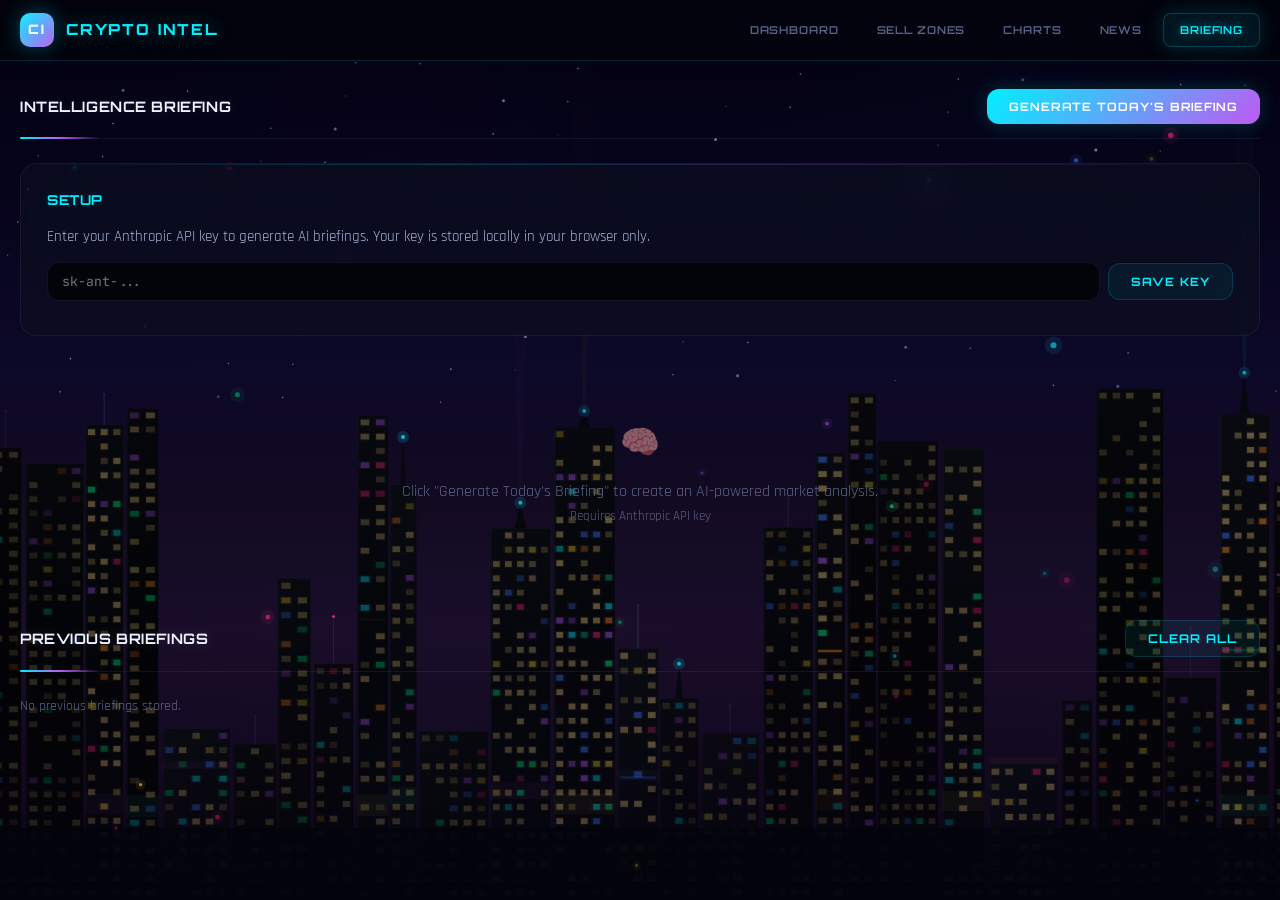
==== commit de996dfb: "Replace CSS background with canvas-rendered cyberpunk cityscape Procedural canvas animation with: - " ====
--- a/briefing.html
+++ b/briefing.html
@@ -13,6 +13,7 @@
   <link rel="icon" href="data:image/svg+xml,<svg xmlns='http://www.w3.org/2000/svg' viewBox='0 0 100 100'><text y='.9em' font-size='90'>📊</text></svg>">
 </head>
 <body>
+<script src="js/cyberpunk-bg.js"></script>
 
 <!-- Cyberpunk Background -->
 <div class="cyber-bg">
--- a/css/background.css
+++ b/css/background.css
@@ -1,308 +1,16 @@
 /* ============================================================
-   background.css — Cyberpunk Cityscape + Sci-Fi Background
-   Pure CSS animated futuristic environment
+   background.css — Canvas background support
    ============================================================ */
 
-/* --- Base layer: deep space gradient --- */
-.cyber-bg {
+#cyberpunk-canvas {
   position: fixed;
-  top: 0; left: 0; width: 100%; height: 100%;
+  top: 0;
+  left: 0;
+  width: 100%;
+  height: 100%;
   z-index: 0;
-  overflow: hidden;
-  background:
-    linear-gradient(180deg,
-      #020108 0%,
-      #05061a 15%,
-      #0a0a2e 30%,
-      #0d0826 50%,
-      #120a1a 65%,
-      #1a0a20 75%,
-      #0f0520 85%,
-      #060214 100%
-    );
-}
-
-/* --- Fog / atmospheric haze --- */
-.cyber-bg::before {
-  content: '';
-  position: absolute;
-  bottom: 0; left: 0; width: 100%; height: 50%;
-  background: linear-gradient(180deg,
-    transparent 0%,
-    rgba(0, 240, 255, 0.015) 30%,
-    rgba(191, 90, 242, 0.02) 60%,
-    rgba(255, 45, 120, 0.025) 100%
-  );
-  animation: fogPulse 8s ease-in-out infinite;
-}
-
-@keyframes fogPulse {
-  0%, 100% { opacity: 0.6; }
-  50% { opacity: 1; }
-}
-
-/* --- Starfield layer --- */
-.cyber-stars {
-  position: absolute;
-  top: 0; left: 0; width: 100%; height: 50%;
-  background-image:
-    radial-gradient(1px 1px at 10% 10%, rgba(255,255,255,0.6), transparent),
-    radial-gradient(1px 1px at 20% 30%, rgba(255,255,255,0.4), transparent),
-    radial-gradient(1.5px 1.5px at 35% 8%, rgba(0,240,255,0.6), transparent),
-    radial-gradient(1px 1px at 50% 25%, rgba(255,255,255,0.5), transparent),
-    radial-gradient(1px 1px at 65% 15%, rgba(255,255,255,0.3), transparent),
-    radial-gradient(1.5px 1.5px at 75% 5%, rgba(191,90,242,0.5), transparent),
-    radial-gradient(1px 1px at 85% 20%, rgba(255,255,255,0.4), transparent),
-    radial-gradient(1px 1px at 92% 12%, rgba(255,255,255,0.5), transparent),
-    radial-gradient(1px 1px at 5% 22%, rgba(255,255,255,0.3), transparent),
-    radial-gradient(1.5px 1.5px at 45% 3%, rgba(0,240,255,0.4), transparent),
-    radial-gradient(1px 1px at 30% 18%, rgba(255,255,255,0.3), transparent),
-    radial-gradient(1px 1px at 60% 8%, rgba(255,255,255,0.4), transparent),
-    radial-gradient(1px 1px at 78% 28%, rgba(255,255,255,0.2), transparent),
-    radial-gradient(1.5px 1.5px at 15% 5%, rgba(255,45,120,0.4), transparent),
-    radial-gradient(1px 1px at 88% 35%, rgba(255,255,255,0.3), transparent);
-  animation: twinkle 6s ease-in-out infinite;
-}
-
-@keyframes twinkle {
-  0%, 100% { opacity: 0.8; }
-  50% { opacity: 1; }
-}
-
-/* --- City skyline silhouette --- */
-.cyber-city {
-  position: absolute;
-  bottom: 0; left: 0; width: 100%; height: 45%;
-}
-
-/* Building silhouettes using box-shadows on pseudo elements */
-.cyber-city::before {
-  content: '';
-  position: absolute;
-  bottom: 0; left: 0; width: 100%; height: 100%;
-  background:
-    /* Tallest towers - back layer */
-    linear-gradient(to bottom, rgba(8,5,20,0.9), rgba(8,5,20,1)) no-repeat 8% bottom / 28px 85%,
-    linear-gradient(to bottom, rgba(10,6,25,0.9), rgba(10,6,25,1)) no-repeat 12% bottom / 22px 70%,
-    linear-gradient(to bottom, rgba(6,4,18,0.95), rgba(6,4,18,1)) no-repeat 18% bottom / 35px 90%,
-    linear-gradient(to bottom, rgba(8,5,22,0.9), rgba(8,5,22,1)) no-repeat 22% bottom / 18px 60%,
-    linear-gradient(to bottom, rgba(10,6,28,0.9), rgba(10,6,28,1)) no-repeat 28% bottom / 40px 78%,
-    linear-gradient(to bottom, rgba(7,4,20,0.95), rgba(7,4,20,1)) no-repeat 33% bottom / 25px 95%,
-    linear-gradient(to bottom, rgba(9,5,24,0.9), rgba(9,5,24,1)) no-repeat 38% bottom / 30px 65%,
-    linear-gradient(to bottom, rgba(8,4,22,0.9), rgba(8,4,22,1)) no-repeat 43% bottom / 20px 82%,
-    linear-gradient(to bottom, rgba(6,3,18,0.95), rgba(6,3,18,1)) no-repeat 48% bottom / 45px 88%,
-    linear-gradient(to bottom, rgba(10,6,26,0.9), rgba(10,6,26,1)) no-repeat 52% bottom / 15px 55%,
-    linear-gradient(to bottom, rgba(8,5,22,0.9), rgba(8,5,22,1)) no-repeat 56% bottom / 32px 75%,
-    linear-gradient(to bottom, rgba(7,4,20,0.95), rgba(7,4,20,1)) no-repeat 62% bottom / 38px 92%,
-    linear-gradient(to bottom, rgba(9,5,24,0.9), rgba(9,5,24,1)) no-repeat 67% bottom / 22px 58%,
-    linear-gradient(to bottom, rgba(8,4,22,0.9), rgba(8,4,22,1)) no-repeat 72% bottom / 28px 80%,
-    linear-gradient(to bottom, rgba(6,3,18,0.95), rgba(6,3,18,1)) no-repeat 76% bottom / 35px 70%,
-    linear-gradient(to bottom, rgba(10,6,26,0.9), rgba(10,6,26,1)) no-repeat 82% bottom / 42px 86%,
-    linear-gradient(to bottom, rgba(8,5,22,0.9), rgba(8,5,22,1)) no-repeat 87% bottom / 20px 62%,
-    linear-gradient(to bottom, rgba(7,4,20,0.95), rgba(7,4,20,1)) no-repeat 92% bottom / 30px 74%,
-    linear-gradient(to bottom, rgba(9,5,24,0.9), rgba(9,5,24,1)) no-repeat 96% bottom / 25px 68%;
-}
-
-/* --- Neon window lights on buildings --- */
-.cyber-lights {
-  position: absolute;
-  bottom: 0; left: 0; width: 100%; height: 45%;
-}
-
-.cyber-lights::before {
-  content: '';
-  position: absolute;
-  bottom: 0; left: 0; width: 100%; height: 100%;
-  background-image:
-    /* Cyan windows */
-    radial-gradient(1.5px 1px at 8.5% 30%, rgba(0,240,255,0.7), transparent),
-    radial-gradient(1.5px 1px at 9% 40%, rgba(0,240,255,0.5), transparent),
-    radial-gradient(1.5px 1px at 8.2% 55%, rgba(0,240,255,0.6), transparent),
-    radial-gradient(1.5px 1px at 18.5% 20%, rgba(0,240,255,0.8), transparent),
-    radial-gradient(1.5px 1px at 19% 35%, rgba(0,240,255,0.5), transparent),
-    radial-gradient(1.5px 1px at 18.2% 48%, rgba(0,240,255,0.6), transparent),
-    radial-gradient(1.5px 1px at 33.5% 15%, rgba(0,240,255,0.7), transparent),
-    radial-gradient(1.5px 1px at 34% 28%, rgba(0,240,255,0.5), transparent),
-    radial-gradient(1.5px 1px at 33.2% 42%, rgba(0,240,255,0.4), transparent),
-    radial-gradient(1.5px 1px at 48.5% 22%, rgba(0,240,255,0.6), transparent),
-    radial-gradient(1.5px 1px at 49% 38%, rgba(0,240,255,0.5), transparent),
-    radial-gradient(1.5px 1px at 62.5% 18%, rgba(0,240,255,0.7), transparent),
-    radial-gradient(1.5px 1px at 63% 32%, rgba(0,240,255,0.4), transparent),
-    radial-gradient(1.5px 1px at 82.5% 25%, rgba(0,240,255,0.6), transparent),
-    radial-gradient(1.5px 1px at 83% 40%, rgba(0,240,255,0.5), transparent),
-    /* Purple windows */
-    radial-gradient(1.5px 1px at 12.5% 45%, rgba(191,90,242,0.6), transparent),
-    radial-gradient(1.5px 1px at 13% 60%, rgba(191,90,242,0.4), transparent),
-    radial-gradient(1.5px 1px at 28.5% 35%, rgba(191,90,242,0.5), transparent),
-    radial-gradient(1.5px 1px at 29% 50%, rgba(191,90,242,0.6), transparent),
-    radial-gradient(1.5px 1px at 43.5% 30%, rgba(191,90,242,0.4), transparent),
-    radial-gradient(1.5px 1px at 56.5% 42%, rgba(191,90,242,0.5), transparent),
-    radial-gradient(1.5px 1px at 72.5% 38%, rgba(191,90,242,0.6), transparent),
-    radial-gradient(1.5px 1px at 92.5% 45%, rgba(191,90,242,0.4), transparent),
-    /* Pink/red accent windows */
-    radial-gradient(1.5px 1px at 22.5% 52%, rgba(255,45,120,0.5), transparent),
-    radial-gradient(1.5px 1px at 38.5% 55%, rgba(255,45,120,0.4), transparent),
-    radial-gradient(1.5px 1px at 52.5% 48%, rgba(255,45,120,0.5), transparent),
-    radial-gradient(1.5px 1px at 67.5% 50%, rgba(255,45,120,0.4), transparent),
-    radial-gradient(1.5px 1px at 87.5% 55%, rgba(255,45,120,0.5), transparent),
-    /* Yellow/warm windows */
-    radial-gradient(1.5px 1px at 15% 50%, rgba(255,200,50,0.4), transparent),
-    radial-gradient(1.5px 1px at 35% 48%, rgba(255,200,50,0.3), transparent),
-    radial-gradient(1.5px 1px at 58% 52%, rgba(255,200,50,0.4), transparent),
-    radial-gradient(1.5px 1px at 78% 46%, rgba(255,200,50,0.3), transparent);
-  animation: windowFlicker 4s ease-in-out infinite;
-}
-
-@keyframes windowFlicker {
-  0%, 100% { opacity: 0.8; }
-  25% { opacity: 1; }
-  50% { opacity: 0.7; }
-  75% { opacity: 0.95; }
-}
-
-/* --- Neon signs / light beams --- */
-.cyber-neon {
-  position: absolute;
-  bottom: 0; left: 0; width: 100%; height: 45%;
   pointer-events: none;
 }
 
-/* Horizontal neon light strips on buildings */
-.cyber-neon::before {
-  content: '';
-  position: absolute;
-  bottom: 0; left: 0; width: 100%; height: 100%;
-  background:
-    /* Cyan horizontal strips */
-    linear-gradient(90deg, transparent 7%, rgba(0,240,255,0.15) 8%, rgba(0,240,255,0.15) 10%, transparent 11%) no-repeat 0 60% / 100% 2px,
-    linear-gradient(90deg, transparent 17%, rgba(0,240,255,0.12) 18%, rgba(0,240,255,0.12) 21%, transparent 22%) no-repeat 0 45% / 100% 2px,
-    linear-gradient(90deg, transparent 32%, rgba(0,240,255,0.1) 33%, rgba(0,240,255,0.1) 36%, transparent 37%) no-repeat 0 30% / 100% 2px,
-    linear-gradient(90deg, transparent 61%, rgba(0,240,255,0.12) 62%, rgba(0,240,255,0.12) 65%, transparent 66%) no-repeat 0 50% / 100% 2px,
-    linear-gradient(90deg, transparent 81%, rgba(0,240,255,0.1) 82%, rgba(0,240,255,0.1) 84%, transparent 85%) no-repeat 0 40% / 100% 2px,
-    /* Purple strips */
-    linear-gradient(90deg, transparent 27%, rgba(191,90,242,0.12) 28%, rgba(191,90,242,0.12) 30%, transparent 31%) no-repeat 0 55% / 100% 2px,
-    linear-gradient(90deg, transparent 47%, rgba(191,90,242,0.1) 48%, rgba(191,90,242,0.1) 50%, transparent 51%) no-repeat 0 38% / 100% 2px,
-    linear-gradient(90deg, transparent 71%, rgba(191,90,242,0.12) 72%, rgba(191,90,242,0.12) 75%, transparent 76%) no-repeat 0 52% / 100% 2px,
-    /* Pink accent strips */
-    linear-gradient(90deg, transparent 42%, rgba(255,45,120,0.1) 43%, rgba(255,45,120,0.1) 45%, transparent 46%) no-repeat 0 65% / 100% 1.5px,
-    linear-gradient(90deg, transparent 55%, rgba(255,45,120,0.08) 56%, rgba(255,45,120,0.08) 58%, transparent 59%) no-repeat 0 72% / 100% 1.5px;
-}
-
-/* Vertical light beams shooting up */
-.cyber-neon::after {
-  content: '';
-  position: absolute;
-  bottom: 0; left: 0; width: 100%; height: 100%;
-  background:
-    linear-gradient(to top, rgba(0,240,255,0.06), transparent 70%) no-repeat 33.5% bottom / 3px 90%,
-    linear-gradient(to top, rgba(191,90,242,0.05), transparent 60%) no-repeat 62.5% bottom / 3px 85%,
-    linear-gradient(to top, rgba(255,45,120,0.04), transparent 50%) no-repeat 82.5% bottom / 2px 75%,
-    linear-gradient(to top, rgba(0,240,255,0.04), transparent 55%) no-repeat 18.5% bottom / 2px 80%;
-  animation: beamPulse 6s ease-in-out infinite;
-}
-
-@keyframes beamPulse {
-  0%, 100% { opacity: 0.6; }
-  50% { opacity: 1; }
-}
-
-/* --- Ground reflection / wet street effect --- */
-.cyber-ground {
-  position: absolute;
-  bottom: 0; left: 0; width: 100%; height: 8%;
-  background: linear-gradient(180deg,
-    transparent 0%,
-    rgba(0, 240, 255, 0.02) 20%,
-    rgba(191, 90, 242, 0.02) 50%,
-    rgba(0, 240, 255, 0.03) 100%
-  );
-}
-
-.cyber-ground::before {
-  content: '';
-  position: absolute;
-  top: 0; left: 0; width: 100%; height: 100%;
-  background:
-    linear-gradient(90deg, transparent, rgba(0,240,255,0.04) 20%, transparent 40%, rgba(191,90,242,0.03) 60%, transparent 80%, rgba(255,45,120,0.03) 95%, transparent);
-  animation: groundShimmer 10s ease-in-out infinite;
-}
-
-@keyframes groundShimmer {
-  0%, 100% { opacity: 0.5; transform: scaleY(1); }
-  50% { opacity: 1; transform: scaleY(1.1); }
-}
-
-/* --- Floating particles --- */
-.cyber-particles {
-  position: absolute;
-  top: 0; left: 0; width: 100%; height: 100%;
-  overflow: hidden;
-}
-
-.cyber-particles span {
-  position: absolute;
-  width: 2px; height: 2px;
-  border-radius: 50%;
-  animation: floatUp linear infinite;
-  opacity: 0;
-}
-
-.cyber-particles span:nth-child(1) { left: 10%; background: rgba(0,240,255,0.6); animation-duration: 12s; animation-delay: 0s; }
-.cyber-particles span:nth-child(2) { left: 25%; background: rgba(191,90,242,0.5); animation-duration: 15s; animation-delay: 2s; }
-.cyber-particles span:nth-child(3) { left: 40%; background: rgba(0,240,255,0.4); animation-duration: 18s; animation-delay: 4s; width: 1.5px; height: 1.5px; }
-.cyber-particles span:nth-child(4) { left: 55%; background: rgba(255,45,120,0.5); animation-duration: 14s; animation-delay: 1s; }
-.cyber-particles span:nth-child(5) { left: 70%; background: rgba(0,240,255,0.5); animation-duration: 16s; animation-delay: 3s; }
-.cyber-particles span:nth-child(6) { left: 85%; background: rgba(191,90,242,0.4); animation-duration: 13s; animation-delay: 5s; width: 1.5px; height: 1.5px; }
-.cyber-particles span:nth-child(7) { left: 15%; background: rgba(255,200,50,0.3); animation-duration: 20s; animation-delay: 7s; }
-.cyber-particles span:nth-child(8) { left: 48%; background: rgba(0,240,255,0.3); animation-duration: 17s; animation-delay: 6s; width: 1px; height: 1px; }
-.cyber-particles span:nth-child(9) { left: 62%; background: rgba(191,90,242,0.3); animation-duration: 19s; animation-delay: 8s; width: 1px; height: 1px; }
-.cyber-particles span:nth-child(10) { left: 33%; background: rgba(255,45,120,0.3); animation-duration: 22s; animation-delay: 3s; }
-.cyber-particles span:nth-child(11) { left: 78%; background: rgba(0,240,255,0.4); animation-duration: 14s; animation-delay: 9s; }
-.cyber-particles span:nth-child(12) { left: 5%; background: rgba(191,90,242,0.3); animation-duration: 21s; animation-delay: 1s; width: 1.5px; height: 1.5px; }
-
-@keyframes floatUp {
-  0% { bottom: -5%; opacity: 0; transform: translateX(0); }
-  10% { opacity: 0.8; }
-  90% { opacity: 0.2; }
-  100% { bottom: 105%; opacity: 0; transform: translateX(30px); }
-}
-
-/* --- Scanning line effect --- */
-.cyber-scan {
-  position: absolute;
-  top: 0; left: 0; width: 100%; height: 100%;
-  pointer-events: none;
-  overflow: hidden;
-}
-
-.cyber-scan::before {
-  content: '';
-  position: absolute;
-  left: 0; width: 100%; height: 1px;
-  background: linear-gradient(90deg, transparent, rgba(0, 240, 255, 0.08), transparent);
-  animation: scanLine 8s linear infinite;
-}
-
-@keyframes scanLine {
-  0% { top: -2%; }
-  100% { top: 102%; }
-}
-
-/* --- Moving grid on ground --- */
-.cyber-grid {
-  position: absolute;
-  bottom: 0; left: -10%; width: 120%; height: 15%;
-  background-image:
-    linear-gradient(rgba(0, 240, 255, 0.04) 1px, transparent 1px),
-    linear-gradient(90deg, rgba(0, 240, 255, 0.04) 1px, transparent 1px);
-  background-size: 40px 20px;
-  transform: perspective(300px) rotateX(60deg);
-  transform-origin: bottom;
-  animation: gridScroll 10s linear infinite;
-  opacity: 0.6;
-}
-
-@keyframes gridScroll {
-  0% { background-position: 0 0; }
-  100% { background-position: 0 20px; }
-}
+/* Hide old CSS-only background elements if still in DOM */
+.cyber-bg { display: none; }
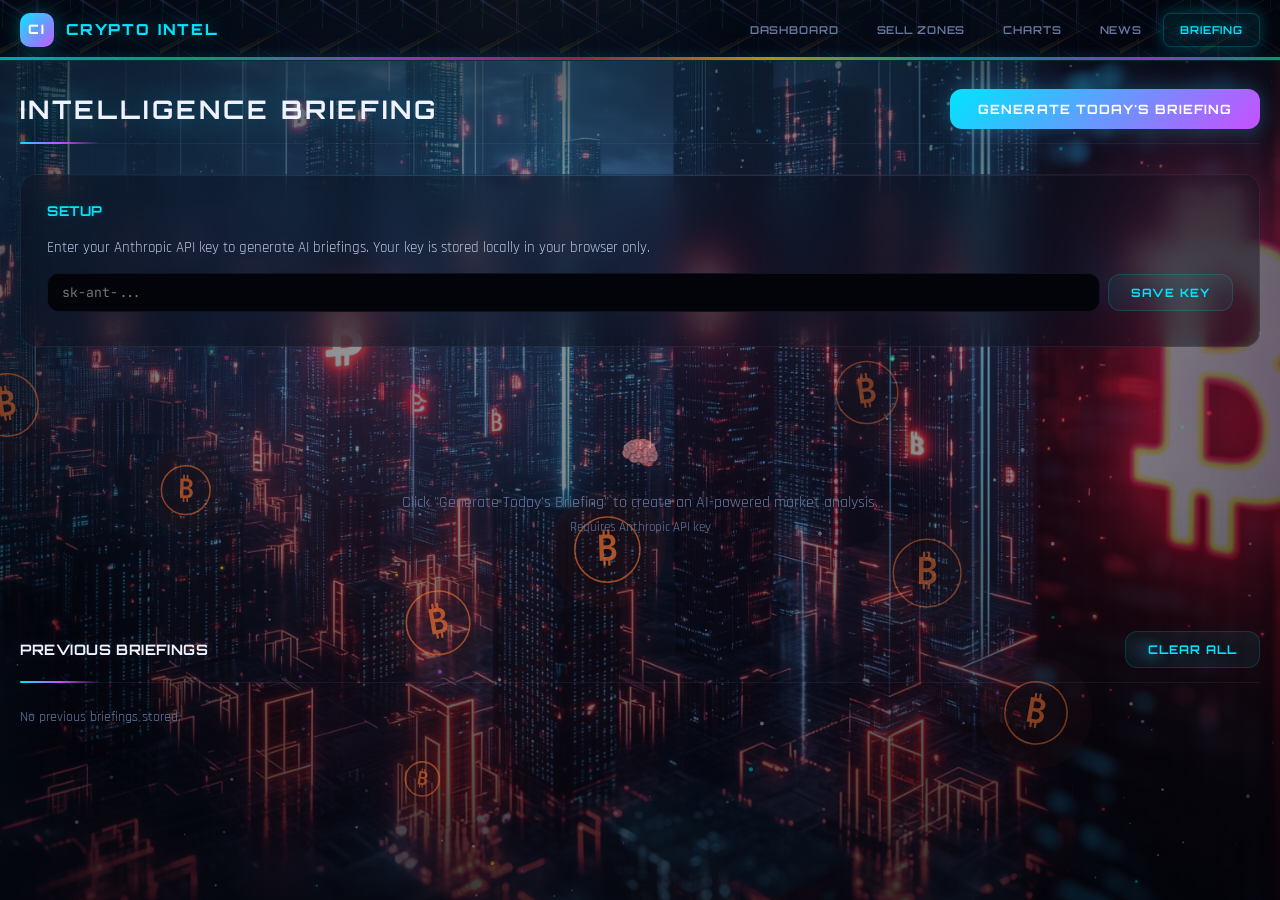
==== commit 6caebb0e: "Major indicator update: Mayer, CBBI, ETH Fibs, Total3, 50W SMA + more New indicators on dashboard: -" ====
--- a/briefing.html
+++ b/briefing.html
@@ -49,9 +49,9 @@
   </nav>
 
   <main class="page-content">
-    <div class="section-header">
-      <h2>Intelligence Briefing</h2>
-      <button class="btn btn--primary" id="generate-btn" onclick="generateBriefing()">
+    <div class="section-header" style="margin-bottom:30px;">
+      <h2 style="font-size:1.6rem;text-shadow:0 0 30px rgba(0,229,255,0.4),0 0 60px rgba(200,79,255,0.2);letter-spacing:0.12em;">Intelligence Briefing</h2>
+      <button class="btn btn--primary" id="generate-btn" onclick="generateBriefing()" style="font-size:0.8rem;padding:12px 28px;">
         Generate Today's Briefing
       </button>
     </div>
--- a/css/main.css
+++ b/css/main.css
@@ -7,29 +7,29 @@
 
 :root {
   --bg-primary: #03040a;
-  --bg-panel: rgba(8, 12, 24, 0.7);
-  --bg-card: rgba(12, 16, 32, 0.6);
+  --bg-panel: rgba(8, 12, 24, 0.5);
+  --bg-card: rgba(10, 14, 28, 0.45);
   --bg-card-hover: rgba(20, 28, 50, 0.7);
   --bg-glass: rgba(15, 20, 40, 0.4);
-  --accent-neon-blue: #00f0ff;
-  --accent-neon-purple: #bf5af2;
-  --accent-neon-pink: #ff2d78;
-  --accent-neon-green: #00ff88;
-  --accent-gold: #ffd700;
-  --accent-orange: #ff6b35;
-  --accent-red: #ff3860;
-  --accent-cyan: #00f0ff;
-  --accent-green: #00ff88;
-  --text-primary: #eef0ff;
-  --text-secondary: #a8b4d4;
-  --text-muted: #5a6488;
+  --accent-neon-blue: #00e5ff;
+  --accent-neon-purple: #c84fff;
+  --accent-neon-pink: #ff2a6d;
+  --accent-neon-green: #00ffa3;
+  --accent-gold: #ffcc00;
+  --accent-orange: #ff7a2f;
+  --accent-red: #ff2d55;
+  --accent-cyan: #00e5ff;
+  --accent-green: #00ffa3;
+  --text-primary: #f0f2ff;
+  --text-secondary: #b8c4e0;
+  --text-muted: #6878a0;
   --border: rgba(100, 120, 200, 0.12);
   --border-glow: rgba(0, 240, 255, 0.15);
   --glass-border: rgba(255, 255, 255, 0.06);
-  --glow-blue: 0 0 20px rgba(0, 240, 255, 0.15), 0 0 60px rgba(0, 240, 255, 0.05);
-  --glow-purple: 0 0 20px rgba(191, 90, 242, 0.15), 0 0 60px rgba(191, 90, 242, 0.05);
-  --glow-green: 0 0 20px rgba(0, 255, 136, 0.15), 0 0 60px rgba(0, 255, 136, 0.05);
-  --glow-gold: 0 0 20px rgba(255, 215, 0, 0.15), 0 0 60px rgba(255, 215, 0, 0.05);
+  --glow-blue: 0 0 15px rgba(0, 229, 255, 0.25), 0 0 45px rgba(0, 229, 255, 0.08);
+  --glow-purple: 0 0 15px rgba(200, 79, 255, 0.25), 0 0 45px rgba(200, 79, 255, 0.08);
+  --glow-green: 0 0 15px rgba(0, 255, 163, 0.25), 0 0 45px rgba(0, 255, 163, 0.08);
+  --glow-gold: 0 0 15px rgba(255, 204, 0, 0.25), 0 0 45px rgba(255, 204, 0, 0.08);
   --radius: 12px;
   --radius-lg: 16px;
   --radius-xl: 24px;
@@ -65,7 +65,7 @@
 .text-green { color: var(--accent-neon-green); }
 .text-muted { color: var(--text-muted); }
 
-/* --- Top Navigation --- */
+/* --- Top Navigation — Geometric Neon Banner --- */
 .top-nav {
   position: sticky; top: 0; z-index: 100;
   background: rgba(3, 4, 10, 0.8);
@@ -73,6 +73,67 @@
   -webkit-backdrop-filter: blur(24px) saturate(1.5);
   border-bottom: 1px solid var(--border-glow);
   padding: 0 20px;
+  overflow: hidden;
+}
+
+/* Animated neon triangles + hexagons flowing across */
+.top-nav::before {
+  content: '';
+  position: absolute;
+  top: 0; left: 0; width: 300%; height: 100%;
+  pointer-events: none;
+  background:
+    /* Triangle grid */
+    conic-gradient(from 0deg at 3% 50%, transparent 0deg, rgba(0,229,255,0.12) 1deg, transparent 4deg),
+    conic-gradient(from 60deg at 10% 25%, transparent 0deg, rgba(200,79,255,0.1) 1deg, transparent 4deg),
+    conic-gradient(from 120deg at 17% 75%, transparent 0deg, rgba(0,255,163,0.1) 1deg, transparent 4deg),
+    conic-gradient(from 180deg at 24% 40%, transparent 0deg, rgba(255,42,109,0.12) 1deg, transparent 4deg),
+    conic-gradient(from 240deg at 31% 60%, transparent 0deg, rgba(255,204,0,0.1) 1deg, transparent 4deg),
+    conic-gradient(from 300deg at 38% 30%, transparent 0deg, rgba(0,229,255,0.1) 1deg, transparent 4deg),
+    conic-gradient(from 0deg at 45% 70%, transparent 0deg, rgba(200,79,255,0.12) 1deg, transparent 4deg),
+    conic-gradient(from 60deg at 52% 20%, transparent 0deg, rgba(0,255,163,0.1) 1deg, transparent 4deg),
+    conic-gradient(from 120deg at 59% 50%, transparent 0deg, rgba(255,42,109,0.1) 1deg, transparent 4deg),
+    conic-gradient(from 180deg at 66% 80%, transparent 0deg, rgba(0,229,255,0.12) 1deg, transparent 4deg),
+    conic-gradient(from 240deg at 73% 35%, transparent 0deg, rgba(255,204,0,0.1) 1deg, transparent 4deg),
+    conic-gradient(from 300deg at 80% 65%, transparent 0deg, rgba(200,79,255,0.1) 1deg, transparent 4deg),
+    conic-gradient(from 0deg at 87% 45%, transparent 0deg, rgba(0,255,163,0.12) 1deg, transparent 4deg),
+    conic-gradient(from 60deg at 94% 20%, transparent 0deg, rgba(255,42,109,0.1) 1deg, transparent 4deg),
+    /* Connecting lines */
+    linear-gradient(30deg, transparent 47%, rgba(0,229,255,0.06) 48%, transparent 49%),
+    linear-gradient(150deg, transparent 47%, rgba(200,79,255,0.05) 48%, transparent 49%),
+    linear-gradient(90deg, transparent 47%, rgba(0,255,163,0.04) 48%, transparent 49%);
+  background-size: 80px 60px;
+  animation: navGeoFlow 12s linear infinite;
+}
+
+@keyframes navGeoFlow {
+  0% { transform: translateX(0); }
+  100% { transform: translateX(-33.33%); }
+}
+
+/* Thick neon rainbow edge with glow */
+.top-nav::after {
+  content: '';
+  position: absolute;
+  bottom: 0; left: 0; width: 100%; height: 3px;
+  background: linear-gradient(90deg,
+    rgba(0,229,255,0.7) 0%,
+    rgba(0,255,163,0.6) 15%,
+    rgba(200,79,255,0.7) 30%,
+    rgba(255,42,109,0.6) 45%,
+    rgba(255,204,0,0.7) 60%,
+    rgba(0,229,255,0.6) 75%,
+    rgba(200,79,255,0.7) 90%,
+    rgba(0,255,163,0.6) 100%
+  );
+  box-shadow: 0 0 12px rgba(0,229,255,0.3), 0 0 30px rgba(200,79,255,0.15);
+  animation: neonEdgeShift 3s ease-in-out infinite alternate;
+}
+
+@keyframes neonEdgeShift {
+  0% { filter: hue-rotate(0deg) brightness(1); }
+  50% { filter: hue-rotate(40deg) brightness(1.4); }
+  100% { filter: hue-rotate(-30deg) brightness(1.2); }
 }
 
 .top-nav__inner {
@@ -128,10 +189,50 @@
   padding: 6px 10px; border-radius: 8px;
 }
 
-/* --- Top Bar --- */
+/* --- Top Bar — Geometric Ticker --- */
 .top-bar {
-  background: rgba(3, 4, 10, 0.6); backdrop-filter: blur(16px);
-  -webkit-backdrop-filter: blur(16px); border-bottom: 1px solid var(--border); padding: 12px 20px;
+  background: rgba(3, 4, 10, 0.5);
+  backdrop-filter: blur(16px);
+  -webkit-backdrop-filter: blur(16px);
+  border-bottom: 1px solid rgba(0,229,255,0.08);
+  padding: 12px 20px;
+  position: relative;
+  overflow: hidden;
+}
+
+/* Flowing diamond + hex grid */
+.top-bar::before {
+  content: '';
+  position: absolute;
+  top: 0; left: 0; width: 200%; height: 100%;
+  pointer-events: none;
+  background:
+    linear-gradient(45deg, transparent 44%, rgba(0,229,255,0.04) 46%, transparent 48%),
+    linear-gradient(-45deg, transparent 44%, rgba(200,79,255,0.035) 46%, transparent 48%),
+    linear-gradient(0deg, transparent 44%, rgba(0,255,163,0.025) 46%, transparent 48%),
+    radial-gradient(circle, rgba(255,204,0,0.04) 1px, transparent 1px);
+  background-size: 24px 24px, 24px 24px, 40px 40px, 32px 32px;
+  animation: tickerGeoFlow 10s linear infinite;
+}
+
+@keyframes tickerGeoFlow {
+  0% { transform: translateX(0); }
+  100% { transform: translateX(-50%); }
+}
+
+/* Bottom glow line */
+.top-bar::after {
+  content: '';
+  position: absolute;
+  bottom: 0; left: 0; width: 100%; height: 1px;
+  background: linear-gradient(90deg,
+    transparent,
+    rgba(0,229,255,0.15) 20%,
+    rgba(200,79,255,0.12) 40%,
+    rgba(0,255,163,0.1) 60%,
+    rgba(255,204,0,0.1) 80%,
+    transparent
+  );
 }
 
 .top-bar__inner {
@@ -149,9 +250,39 @@
 .top-bar__value { font-weight: 700; color: var(--text-primary); text-shadow: 0 0 8px rgba(238, 240, 255, 0.2); }
 
 .top-bar__change { font-size: 0.75rem; padding: 3px 8px; border-radius: 6px; font-weight: 600; }
-.top-bar__change--up { color: var(--accent-neon-green); background: rgba(0, 255, 136, 0.1); border: 1px solid rgba(0, 255, 136, 0.15); text-shadow: 0 0 6px rgba(0, 255, 136, 0.3); }
-.top-bar__change--down { color: var(--accent-red); background: rgba(255, 56, 96, 0.1); border: 1px solid rgba(255, 56, 96, 0.15); text-shadow: 0 0 6px rgba(255, 56, 96, 0.3); }
+.top-bar__change--up { color: var(--accent-neon-green); background: rgba(0, 255, 163, 0.12); border: 1px solid rgba(0, 255, 163, 0.2); text-shadow: 0 0 8px rgba(0, 255, 163, 0.5); box-shadow: 0 0 8px rgba(0, 255, 163, 0.08); }
+.top-bar__change--down { color: var(--accent-red); background: rgba(255, 45, 85, 0.12); border: 1px solid rgba(255, 45, 85, 0.2); text-shadow: 0 0 8px rgba(255, 45, 85, 0.5); box-shadow: 0 0 8px rgba(255, 45, 85, 0.08); }
 .top-bar__timestamp { font-size: 0.68rem; color: var(--text-muted); font-family: 'JetBrains Mono', monospace; }
+.top-bar__countdown { font-size: 0.6rem; color: var(--text-muted); }
+
+/* Live pulse dot */
+.live-dot {
+  width: 7px; height: 7px;
+  background: var(--accent-neon-green);
+  border-radius: 50%;
+  display: inline-block;
+  box-shadow: 0 0 6px var(--accent-neon-green);
+  animation: livePulse 1.5s ease-in-out infinite;
+}
+
+@keyframes livePulse {
+  0%, 100% { opacity: 1; box-shadow: 0 0 6px var(--accent-neon-green); }
+  50% { opacity: 0.4; box-shadow: 0 0 2px var(--accent-neon-green); }
+}
+
+/* Price flash on change */
+@keyframes priceFlashGreen {
+  0% { color: var(--accent-neon-green); text-shadow: 0 0 12px rgba(0,255,163,0.5); }
+  100% { color: var(--text-primary); text-shadow: 0 0 8px rgba(238,240,255,0.2); }
+}
+
+@keyframes priceFlashRed {
+  0% { color: var(--accent-red); text-shadow: 0 0 12px rgba(255,45,85,0.5); }
+  100% { color: var(--text-primary); text-shadow: 0 0 8px rgba(238,240,255,0.2); }
+}
+
+.price-flash-up { animation: priceFlashGreen 1s ease-out; }
+.price-flash-down { animation: priceFlashRed 1s ease-out; }
 
 /* --- Section Headers --- */
 .section-header {
@@ -210,19 +341,395 @@
   font-family: 'Orbitron', sans-serif; font-size: 0.55rem; font-weight: 700;
   padding: 4px 10px; border-radius: 6px; text-transform: uppercase; letter-spacing: 0.08em;
 }
-.status-badge--green { color: var(--accent-neon-green); background: rgba(0,255,136,0.08); border: 1px solid rgba(0,255,136,0.18); box-shadow: 0 0 12px rgba(0,255,136,0.08); text-shadow: 0 0 6px rgba(0,255,136,0.3); }
-.status-badge--yellow { color: var(--accent-gold); background: rgba(255,215,0,0.08); border: 1px solid rgba(255,215,0,0.18); box-shadow: 0 0 12px rgba(255,215,0,0.08); text-shadow: 0 0 6px rgba(255,215,0,0.3); }
-.status-badge--red { color: var(--accent-red); background: rgba(255,56,96,0.08); border: 1px solid rgba(255,56,96,0.18); box-shadow: 0 0 12px rgba(255,56,96,0.08); text-shadow: 0 0 6px rgba(255,56,96,0.3); }
-.status-badge--cyan { color: var(--accent-neon-blue); background: rgba(0,240,255,0.08); border: 1px solid rgba(0,240,255,0.18); box-shadow: 0 0 12px rgba(0,240,255,0.08); text-shadow: 0 0 6px rgba(0,240,255,0.3); }
+.status-badge--green { color: var(--accent-neon-green); background: rgba(0,255,163,0.1); border: 1px solid rgba(0,255,163,0.25); box-shadow: 0 0 14px rgba(0,255,163,0.12); text-shadow: 0 0 8px rgba(0,255,163,0.5); }
+.status-badge--yellow { color: var(--accent-gold); background: rgba(255,204,0,0.1); border: 1px solid rgba(255,204,0,0.25); box-shadow: 0 0 14px rgba(255,204,0,0.12); text-shadow: 0 0 8px rgba(255,204,0,0.5); }
+.status-badge--red { color: var(--accent-red); background: rgba(255,45,85,0.1); border: 1px solid rgba(255,45,85,0.25); box-shadow: 0 0 14px rgba(255,45,85,0.12); text-shadow: 0 0 8px rgba(255,45,85,0.5); }
+.status-badge--cyan { color: var(--accent-neon-blue); background: rgba(0,229,255,0.1); border: 1px solid rgba(0,229,255,0.25); box-shadow: 0 0 14px rgba(0,229,255,0.12); text-shadow: 0 0 8px rgba(0,229,255,0.5); }
+
+/* --- Dashboard Layout Classes --- */
+.dashboard-top-grid {
+  display: grid;
+  grid-template-columns: 280px 1fr;
+  gap: 16px;
+  margin-bottom: 24px;
+  align-items: start;
+}
+
+/* --- Composite Score — top right corner --- */
+.composite-topright {
+  display: flex;
+  gap: 12px;
+  align-items: flex-start;
+  margin-bottom: 16px;
+  max-width: 520px;
+}
+
+@media (max-width: 768px) {
+  .composite-topright {
+    flex-wrap: wrap;
+    max-width: 100%;
+  }
+}
+
+/* --- Hexagon Scatter Field — full width, absolute positioned --- */
+.hex-scatter {
+  position: relative;
+  width: 100%;
+  height: 480px;
+  margin-bottom: 16px;
+}
+
+.hex-scatter .hex-bubble {
+  position: absolute;
+}
+
+.hex-bubble {
+  width: 185px;
+  height: 202px;
+  clip-path: polygon(50% 0%, 100% 25%, 100% 75%, 50% 100%, 0% 75%, 0% 25%);
+  background: linear-gradient(
+    160deg,
+    rgba(20, 30, 60, 0.65) 0%,
+    rgba(12, 18, 40, 0.75) 40%,
+    rgba(8, 12, 30, 0.85) 100%
+  );
+  backdrop-filter: blur(12px) saturate(1.3);
+  -webkit-backdrop-filter: blur(12px) saturate(1.3);
+  position: relative;
+  cursor: grab;
+  user-select: none;
+  transition: filter 0.3s ease, transform 0.3s ease;
+  animation: hexFloat 5s ease-in-out infinite;
+  animation-delay: var(--delay, 0s);
+  z-index: 1;
+}
+
+.hex-bubble--lg { width: 210px; height: 229px; }
+
+.hex-bubble:active { cursor: grabbing; }
+
+.hex-bubble.dragging {
+  animation-play-state: paused;
+  z-index: 100;
+  filter: brightness(1.5) drop-shadow(0 0 30px rgba(0, 229, 255, 0.6));
+  transition: none;
+}
+
+@keyframes hexFloat {
+  0%, 100% { transform: translate(0, 0) rotateX(0deg); }
+  25% { transform: translate(var(--float-x, 5px), var(--float-y, -8px)) rotateX(2deg); }
+  50% { transform: translate(calc(var(--float-x, 5px) * -0.5), calc(var(--float-y, -8px) * 0.7)) rotateX(-1deg); }
+  75% { transform: translate(calc(var(--float-x, 5px) * 0.8), calc(var(--float-y, -8px) * -0.4)) rotateX(1.5deg); }
+}
+
+/* Glowing animated border */
+.hex-bubble::before {
+  content: '';
+  position: absolute;
+  top: -2px; left: -2px; right: -2px; bottom: -2px;
+  clip-path: polygon(50% 0%, 100% 25%, 100% 75%, 50% 100%, 0% 75%, 0% 25%);
+  background: linear-gradient(135deg, rgba(0,229,255,0.18), rgba(200,79,255,0.12), rgba(0,255,163,0.08));
+  animation: hexBorderRotate 8s linear infinite;
+  z-index: -1;
+}
+
+/* Glass shine reflection across surface */
+.hex-bubble::after {
+  content: '';
+  position: absolute;
+  top: 0; left: 0; width: 100%; height: 50%;
+  clip-path: polygon(50% 0%, 100% 25%, 100% 50%, 0% 50%, 0% 25%);
+  background: linear-gradient(180deg, rgba(255,255,255,0.06) 0%, rgba(255,255,255,0.01) 100%);
+  pointer-events: none;
+}
+
+@keyframes hexBorderRotate {
+  0% { filter: hue-rotate(0deg); }
+  100% { filter: hue-rotate(360deg); }
+}
+
+.hex-bubble:hover {
+  filter: brightness(1.3) drop-shadow(0 0 22px rgba(0, 229, 255, 0.35));
+  transform: scale(1.04);
+}
+
+.hex-bubble__inner {
+  position: absolute;
+  top: 0; left: 0; width: 100%; height: 100%;
+  display: flex; flex-direction: column;
+  align-items: center; justify-content: center;
+  padding: 24px 14px; text-align: center; gap: 3px;
+}
+
+.hex-bubble__label {
+  font-family: 'Orbitron', sans-serif;
+  font-size: 0.7rem; font-weight: 700;
+  color: var(--text-muted); text-transform: uppercase; letter-spacing: 0.12em;
+}
+
+.hex-bubble__value {
+  font-family: 'JetBrains Mono', monospace;
+  font-size: 1.8rem; font-weight: 800;
+  color: var(--text-primary);
+  text-shadow: 0 0 15px rgba(238, 240, 255, 0.3);
+  line-height: 1.2;
+}
+
+.hex-bubble__target {
+  font-family: 'JetBrains Mono', monospace;
+  font-size: 0.68rem; color: var(--accent-red); opacity: 0.85;
+  text-shadow: 0 0 8px rgba(255, 45, 85, 0.35);
+}
+
+.hex-bubble__pct {
+  font-family: 'JetBrains Mono', monospace;
+  font-size: 0.65rem; font-weight: 700;
+  padding: 2px 6px; border-radius: 3px;
+}
+
+.hex-bubble__badge {
+  font-family: 'Orbitron', sans-serif;
+  font-size: 0.58rem; font-weight: 700;
+  text-transform: uppercase; letter-spacing: 0.06em;
+  color: var(--text-muted);
+  padding: 3px 10px;
+  border-radius: 4px;
+  background: rgba(100, 120, 200, 0.1);
+  border: 1px solid rgba(100, 120, 200, 0.15);
+}
+
+@media (max-width: 1024px) {
+  .hex-scatter { height: 450px; }
+}
+
+@media (max-width: 768px) {
+  .hex-scatter {
+    height: auto !important;
+    display: flex;
+    flex-wrap: wrap;
+    gap: 8px;
+    justify-content: center;
+    padding: 10px 0;
+  }
+  .hex-scatter .hex-bubble {
+    position: relative !important;
+    top: auto !important; left: auto !important; right: auto !important;
+  }
+  .hex-bubble { width: 130px; height: 142px; }
+  .hex-bubble--lg { width: 145px; height: 158px; }
+  .hex-bubble__value { font-size: 1.2rem; }
+  .hex-bubble__label { font-size: 0.55rem; }
+  .hex-bubble__target { font-size: 0.55rem; }
+  .hex-bubble__pct { font-size: 0.55rem; }
+}
+
+/* --- Geometric Stat Card (legacy) --- */
+.stat-bar {
+  display: flex;
+  align-items: center;
+  gap: 14px;
+  padding: 16px 20px;
+  background: rgba(10, 14, 28, 0.35);
+  backdrop-filter: blur(14px);
+  border: 1px solid rgba(0, 229, 255, 0.08);
+  border-radius: 14px;
+  transition: all var(--transition);
+  position: relative;
+  overflow: hidden;
+  animation: statFloat 6s ease-in-out infinite;
+}
+
+.stat-bar:nth-child(1) { animation-delay: 0s; }
+.stat-bar:nth-child(2) { animation-delay: 0.8s; }
+.stat-bar:nth-child(3) { animation-delay: 1.6s; }
+.stat-bar:nth-child(4) { animation-delay: 2.4s; }
+.stat-bar:nth-child(5) { animation-delay: 3.2s; }
+.stat-bar:nth-child(6) { animation-delay: 4.0s; }
+.stat-bar:nth-child(7) { animation-delay: 4.8s; }
+
+@keyframes statFloat {
+  0%, 100% { transform: translateY(0) translateX(0); }
+  25% { transform: translateY(-3px) translateX(1px); }
+  50% { transform: translateY(-1px) translateX(-1px); }
+  75% { transform: translateY(-4px) translateX(2px); }
+}
+
+/* Rotating geometric border */
+.stat-bar::before {
+  content: '';
+  position: absolute;
+  top: -1px; left: -1px; right: -1px; bottom: -1px;
+  border-radius: 14px;
+  background: conic-gradient(
+    from var(--stat-angle, 0deg),
+    transparent 0%,
+    rgba(0, 229, 255, 0.12) 10%,
+    transparent 20%,
+    rgba(200, 79, 255, 0.1) 40%,
+    transparent 50%,
+    rgba(0, 255, 163, 0.08) 70%,
+    transparent 80%,
+    rgba(255, 42, 109, 0.08) 90%,
+    transparent 100%
+  );
+  z-index: -1;
+  animation: statRotate 8s linear infinite;
+}
+
+.stat-bar:nth-child(1)::before { animation-duration: 8s; }
+.stat-bar:nth-child(2)::before { animation-duration: 10s; animation-direction: reverse; }
+.stat-bar:nth-child(3)::before { animation-duration: 12s; }
+.stat-bar:nth-child(4)::before { animation-duration: 9s; animation-direction: reverse; }
+.stat-bar:nth-child(5)::before { animation-duration: 11s; }
+.stat-bar:nth-child(6)::before { animation-duration: 13s; animation-direction: reverse; }
+.stat-bar:nth-child(7)::before { animation-duration: 7s; }
+
+@keyframes statRotate {
+  0% { --stat-angle: 0deg; transform: rotate(0deg); }
+  100% { --stat-angle: 360deg; transform: rotate(360deg); }
+}
+
+/* Inner background to cover the rotating border except edges */
+.stat-bar::after {
+  content: '';
+  position: absolute;
+  top: 1px; left: 1px; right: 1px; bottom: 1px;
+  border-radius: 13px;
+  background: rgba(8, 12, 24, 0.85);
+  z-index: -1;
+}
+
+/* Geometric corner accents */
+.stat-bar .stat-bar__corner {
+  position: absolute;
+  width: 10px; height: 10px;
+  border-color: rgba(0, 229, 255, 0.25);
+  border-style: solid;
+}
+
+.stat-bar:hover {
+  border-color: rgba(0, 229, 255, 0.2);
+  box-shadow: 0 0 20px rgba(0, 229, 255, 0.08), inset 0 0 20px rgba(0, 229, 255, 0.02);
+}
+
+.stat-bar__label {
+  font-family: 'Orbitron', sans-serif;
+  font-size: 0.58rem;
+  font-weight: 600;
+  color: var(--text-muted);
+  text-transform: uppercase;
+  letter-spacing: 0.08em;
+  width: 100px;
+  flex-shrink: 0;
+  position: relative;
+  z-index: 1;
+}
+
+.stat-bar__value {
+  font-family: 'JetBrains Mono', monospace;
+  font-size: 1.05rem;
+  font-weight: 700;
+  color: var(--text-primary);
+  text-shadow: 0 0 12px rgba(238, 240, 255, 0.2);
+  position: relative;
+  z-index: 1;
+}
+
+/* Geometric icon in stat bar */
+.stat-bar__geo {
+  width: 28px;
+  height: 28px;
+  flex-shrink: 0;
+  position: relative;
+  z-index: 1;
+  animation: geoSpin 12s linear infinite;
+  filter: drop-shadow(0 0 4px rgba(0, 229, 255, 0.2));
+}
+
+/* Target sell level */
+.stat-bar__target {
+  font-family: 'JetBrains Mono', monospace;
+  font-size: 0.7rem;
+  font-weight: 500;
+  color: var(--accent-red);
+  opacity: 0.6;
+  position: relative;
+  z-index: 1;
+  text-shadow: 0 0 6px rgba(255, 45, 85, 0.2);
+}
+
+/* % toward sell goal */
+.stat-bar__pct {
+  font-family: 'JetBrains Mono', monospace;
+  font-size: 0.65rem;
+  font-weight: 600;
+  padding: 2px 6px;
+  border-radius: 4px;
+  position: relative;
+  z-index: 1;
+}
+
+.stat-bar:nth-child(1) .stat-bar__geo { animation-duration: 10s; }
+.stat-bar:nth-child(2) .stat-bar__geo { animation-duration: 14s; animation-direction: reverse; }
+.stat-bar:nth-child(3) .stat-bar__geo { animation-duration: 18s; }
+.stat-bar:nth-child(4) .stat-bar__geo { animation-duration: 12s; animation-direction: reverse; }
+.stat-bar:nth-child(5) .stat-bar__geo { animation-duration: 16s; }
+.stat-bar:nth-child(6) .stat-bar__geo { animation-duration: 20s; animation-direction: reverse; }
+.stat-bar:nth-child(7) .stat-bar__geo { animation-duration: 11s; }
+
+@keyframes geoSpin {
+  0% { transform: rotate(0deg); }
+  100% { transform: rotate(360deg); }
+}
+
+.movers-grid {
+  display: grid;
+  grid-template-columns: 1fr 1fr;
+  gap: 20px;
+  margin-top: 24px;
+}
+
+.sell-targets-inner {
+  display: grid;
+  grid-template-columns: repeat(auto-fill, minmax(320px, 1fr));
+  gap: 14px;
+}
 
 /* --- Responsive --- */
-@media (max-width: 1024px) { .grid-4 { grid-template-columns: repeat(2, 1fr); } .grid-3 { grid-template-columns: repeat(2, 1fr); } }
+@media (max-width: 1024px) {
+  .grid-4 { grid-template-columns: repeat(2, 1fr); }
+  .grid-3 { grid-template-columns: repeat(2, 1fr); }
+  .dashboard-top-grid { grid-template-columns: 1fr; }
+}
+
 @media (max-width: 768px) {
   .top-nav__links { display: none; }
-  .top-nav__links.open { display: flex; flex-direction: column; position: absolute; top: 60px; left: 0; right: 0; background: rgba(3,4,10,0.95); backdrop-filter: blur(24px); border-bottom: 1px solid var(--border-glow); padding: 12px; gap: 4px; }
+  .top-nav__links.open {
+    display: flex; flex-direction: column;
+    position: absolute; top: 60px; left: 0; right: 0;
+    background: rgba(3,4,10,0.95); backdrop-filter: blur(24px);
+    border-bottom: 1px solid var(--border-glow); padding: 12px; gap: 4px;
+  }
   .nav-toggle { display: block; }
   .grid-4, .grid-3, .grid-2 { grid-template-columns: 1fr; }
-  .top-bar__inner { justify-content: center; text-align: center; }
+  .movers-grid { grid-template-columns: 1fr; }
+  .sell-targets-inner { grid-template-columns: 1fr; }
+  .top-bar__inner {
+    justify-content: center; text-align: center;
+    flex-direction: column; gap: 8px;
+  }
+  .top-bar__item { justify-content: center; }
   .page-content { padding: 16px 12px 40px; }
-}
-@media (max-width: 480px) { html { font-size: 14px; } }
+  .section-header { flex-direction: column; align-items: flex-start; gap: 8px; }
+  .gauge-container { padding: 16px; }
+  .gauge-svg { width: 180px; height: 110px; }
+}
+
+@media (max-width: 480px) {
+  html { font-size: 13px; }
+  .top-nav__brand { font-size: 0.8rem; }
+  .top-nav__inner { height: 50px; }
+  .top-bar { padding: 8px 12px; }
+  .indicator-card { padding: 14px; }
+  .indicator-card__value { font-size: 1.4rem; }
+}
--- a/css/components.css
+++ b/css/components.css
@@ -69,23 +69,23 @@
 
 /* Glow variants */
 .indicator-card--green {
-  border-color: rgba(0, 255, 136, 0.12);
-  box-shadow: 0 0 25px rgba(0, 255, 136, 0.06), inset 0 0 30px rgba(0, 255, 136, 0.02);
-}
-.indicator-card--green .indicator-card__value { text-shadow: 0 0 15px rgba(0, 255, 136, 0.2); }
+  border-color: rgba(0, 255, 163, 0.2);
+  box-shadow: 0 0 25px rgba(0, 255, 163, 0.1), inset 0 0 40px rgba(0, 255, 163, 0.03);
+}
+.indicator-card--green .indicator-card__value { color: var(--accent-neon-green); text-shadow: 0 0 20px rgba(0, 255, 163, 0.4); }
 
 .indicator-card--yellow {
-  border-color: rgba(255, 215, 0, 0.12);
-  box-shadow: 0 0 25px rgba(255, 215, 0, 0.06), inset 0 0 30px rgba(255, 215, 0, 0.02);
-}
-.indicator-card--yellow .indicator-card__value { text-shadow: 0 0 15px rgba(255, 215, 0, 0.2); }
+  border-color: rgba(255, 204, 0, 0.2);
+  box-shadow: 0 0 25px rgba(255, 204, 0, 0.1), inset 0 0 40px rgba(255, 204, 0, 0.03);
+}
+.indicator-card--yellow .indicator-card__value { color: var(--accent-gold); text-shadow: 0 0 20px rgba(255, 204, 0, 0.4); }
 
 .indicator-card--red {
-  border-color: rgba(255, 56, 96, 0.12);
-  box-shadow: 0 0 25px rgba(255, 56, 96, 0.06), inset 0 0 30px rgba(255, 56, 96, 0.02);
+  border-color: rgba(255, 45, 85, 0.2);
+  box-shadow: 0 0 30px rgba(255, 45, 85, 0.12), inset 0 0 40px rgba(255, 45, 85, 0.03);
   animation: cardDanger 3s ease-in-out infinite;
 }
-.indicator-card--red .indicator-card__value { text-shadow: 0 0 15px rgba(255, 56, 96, 0.3); }
+.indicator-card--red .indicator-card__value { color: var(--accent-red); text-shadow: 0 0 20px rgba(255, 45, 85, 0.5); }
 
 @keyframes cardDanger {
   0%, 100% { box-shadow: 0 0 25px rgba(255, 56, 96, 0.06); }
@@ -139,12 +139,12 @@
   transition: width 1s ease-out; position: relative;
 }
 
-.progress-bar__fill--green { background: linear-gradient(90deg, #00cc6a, var(--accent-neon-green)); box-shadow: 0 0 8px rgba(0, 255, 136, 0.3); }
-.progress-bar__fill--yellow { background: linear-gradient(90deg, #dda020, var(--accent-gold)); box-shadow: 0 0 8px rgba(255, 215, 0, 0.3); }
-.progress-bar__fill--orange { background: linear-gradient(90deg, var(--accent-orange), #ff9500); box-shadow: 0 0 8px rgba(255, 107, 53, 0.3); }
+.progress-bar__fill--green { background: linear-gradient(90deg, #00cc6a, var(--accent-neon-green)); box-shadow: 0 0 10px rgba(0, 255, 163, 0.4), 0 0 20px rgba(0, 255, 163, 0.15); }
+.progress-bar__fill--yellow { background: linear-gradient(90deg, #e6a800, var(--accent-gold)); box-shadow: 0 0 10px rgba(255, 204, 0, 0.4), 0 0 20px rgba(255, 204, 0, 0.15); }
+.progress-bar__fill--orange { background: linear-gradient(90deg, var(--accent-orange), #ff9500); box-shadow: 0 0 10px rgba(255, 122, 47, 0.4), 0 0 20px rgba(255, 122, 47, 0.15); }
 .progress-bar__fill--red {
   background: linear-gradient(90deg, var(--accent-red), var(--accent-neon-pink));
-  box-shadow: 0 0 12px rgba(255, 56, 96, 0.4);
+  box-shadow: 0 0 14px rgba(255, 45, 85, 0.5), 0 0 25px rgba(255, 45, 85, 0.2);
   animation: barPulse 2s ease-in-out infinite;
 }
 
@@ -227,27 +227,60 @@
 
 /* --- News Card --- */
 .news-card {
-  padding: 18px;
+  display: block;
+  padding: 0;
   background: var(--bg-card);
   backdrop-filter: blur(12px);
   border: 1px solid var(--glass-border);
   border-radius: var(--radius);
-  margin-bottom: 8px;
+  margin-bottom: 12px;
   transition: all var(--transition);
   transform: perspective(600px) translateZ(0);
+  overflow: hidden;
+  text-decoration: none;
+  color: inherit;
+}
+
+.news-card--with-image {
+  display: grid;
+  grid-template-columns: 160px 1fr;
 }
 
 .news-card:hover {
   background: var(--bg-card-hover);
-  border-color: rgba(0, 240, 255, 0.1);
-  transform: perspective(600px) translateZ(4px) translateY(-1px);
-  box-shadow: 0 4px 20px rgba(0, 0, 0, 0.2);
-}
-
-.news-card__source { font-family: 'Orbitron', sans-serif; font-size: 0.6rem; font-weight: 600; color: var(--text-muted); text-transform: uppercase; letter-spacing: 0.08em; margin-bottom: 8px; }
-.news-card__title { font-family: 'Rajdhani', sans-serif; font-size: 1rem; font-weight: 600; color: var(--text-primary); margin-bottom: 8px; line-height: 1.4; }
-.news-card__title a { color: inherit; }
-.news-card__title a:hover { color: var(--accent-neon-blue); text-shadow: 0 0 8px rgba(0, 240, 255, 0.2); }
+  border-color: rgba(0, 229, 255, 0.15);
+  transform: perspective(600px) translateZ(4px) translateY(-2px);
+  box-shadow: 0 6px 24px rgba(0, 0, 0, 0.3), 0 0 15px rgba(0, 229, 255, 0.05);
+  text-decoration: none;
+}
+
+.news-card__image {
+  width: 100%;
+  height: 100%;
+  min-height: 100px;
+  overflow: hidden;
+  background: rgba(12, 16, 32, 0.5);
+}
+
+.news-card__image img {
+  width: 100%;
+  height: 100%;
+  object-fit: cover;
+  display: block;
+  transition: transform 0.4s ease;
+}
+
+.news-card:hover .news-card__image img {
+  transform: scale(1.05);
+}
+
+.news-card__content {
+  padding: 16px 18px;
+}
+
+.news-card__source { font-family: 'Orbitron', sans-serif; font-size: 0.58rem; font-weight: 600; color: var(--accent-neon-blue); text-transform: uppercase; letter-spacing: 0.08em; margin-bottom: 6px; text-shadow: 0 0 6px rgba(0, 229, 255, 0.2); }
+.news-card__title { font-family: 'Rajdhani', sans-serif; font-size: 1.05rem; font-weight: 700; color: var(--text-primary); margin-bottom: 6px; line-height: 1.35; }
+.news-card__desc { font-family: 'Rajdhani', sans-serif; font-size: 0.8rem; color: var(--text-muted); line-height: 1.4; margin-bottom: 8px; }
 .news-card__meta { display: flex; align-items: center; gap: 10px; font-size: 0.72rem; color: var(--text-muted); }
 
 .news-card__sentiment { font-family: 'Orbitron', sans-serif; font-size: 0.55rem; font-weight: 700; padding: 3px 8px; border-radius: 4px; text-transform: uppercase; letter-spacing: 0.04em; }
@@ -299,13 +332,20 @@
 }
 
 .btn--primary {
-  background: linear-gradient(135deg, var(--accent-neon-blue), var(--accent-neon-purple));
+  background: linear-gradient(135deg, var(--accent-neon-blue), var(--accent-neon-purple), var(--accent-neon-pink));
+  background-size: 200% 200%;
+  animation: btnGradient 4s ease infinite;
   color: #fff; border: none;
-  box-shadow: 0 0 20px rgba(0, 240, 255, 0.2);
+  box-shadow: 0 0 20px rgba(0, 229, 255, 0.25), 0 0 40px rgba(200, 79, 255, 0.1);
+}
+
+@keyframes btnGradient {
+  0%, 100% { background-position: 0% 50%; }
+  50% { background-position: 100% 50%; }
 }
 
 .btn--primary:hover {
-  box-shadow: 0 0 30px rgba(0, 240, 255, 0.35), 0 0 60px rgba(191, 90, 242, 0.15);
+  box-shadow: 0 0 30px rgba(0, 229, 255, 0.4), 0 0 60px rgba(200, 79, 255, 0.2);
   transform: translateY(-2px);
 }
 
@@ -372,6 +412,80 @@
 .data-table tr { transition: all var(--transition); }
 .data-table tr:hover td { background: rgba(0, 240, 255, 0.03); }
 
+/* --- CBBI Box --- */
+.cbbi-box {
+  display: flex; align-items: center; gap: 16px;
+  padding: 18px 22px;
+  background: linear-gradient(135deg, rgba(10,14,28,0.5), rgba(20,10,40,0.4));
+  backdrop-filter: blur(16px);
+  border: 1px solid rgba(200,79,255,0.15);
+  border-radius: 16px;
+  text-decoration: none; color: inherit;
+  transition: all 0.3s ease;
+  position: relative; overflow: hidden;
+  min-width: 260px;
+}
+.cbbi-box:hover { border-color: rgba(200,79,255,0.3); box-shadow: 0 0 25px rgba(200,79,255,0.12); transform: translateY(-2px); text-decoration: none; }
+.cbbi-box::before { content:''; position:absolute; top:0; left:0; right:0; height:2px; background: linear-gradient(90deg, transparent, rgba(200,79,255,0.5), rgba(0,229,255,0.4), transparent); }
+
+.cbbi-box__ring {
+  width: 80px; height: 80px; border-radius: 50%; flex-shrink: 0;
+  background: conic-gradient(var(--accent-neon-green) 0%, rgba(100,120,200,0.1) 0%);
+  display: flex; align-items: center; justify-content: center;
+  box-shadow: 0 0 20px rgba(200,79,255,0.15);
+  animation: cbbiPulse 4s ease-in-out infinite;
+}
+@keyframes cbbiPulse {
+  0%,100% { box-shadow: 0 0 20px rgba(200,79,255,0.15); }
+  50% { box-shadow: 0 0 30px rgba(200,79,255,0.25); }
+}
+.cbbi-box__ring-inner {
+  width: 62px; height: 62px; border-radius: 50%;
+  background: rgba(5,5,15,0.9);
+  display: flex; align-items: center; justify-content: center;
+}
+.cbbi-box__value {
+  font-family: 'Orbitron', sans-serif; font-size: 1.4rem; font-weight: 900;
+  color: var(--text-primary); text-shadow: 0 0 15px rgba(200,79,255,0.3);
+}
+.cbbi-box__info { display: flex; flex-direction: column; gap: 2px; }
+.cbbi-box__title { font-family: 'Orbitron', sans-serif; font-size: 0.85rem; font-weight: 800; color: var(--accent-neon-purple); text-shadow: 0 0 8px rgba(200,79,255,0.3); letter-spacing: 0.1em; }
+.cbbi-box__subtitle { font-family: 'Rajdhani', sans-serif; font-size: 0.7rem; color: var(--text-muted); }
+.cbbi-box__label { font-family: 'JetBrains Mono', monospace; font-size: 0.65rem; font-weight: 600; margin-top: 2px; }
+
+/* --- Mayer Multiple Box --- */
+.mayer-box {
+  display: flex; flex-direction: column; align-items: center; justify-content: center;
+  padding: 18px 28px; min-width: 180px;
+  background: linear-gradient(135deg, rgba(10,14,28,0.5), rgba(10,20,15,0.4));
+  backdrop-filter: blur(16px);
+  border: 1px solid rgba(0,229,255,0.12);
+  border-radius: 16px;
+  transition: all 0.3s ease;
+  position: relative; overflow: hidden;
+}
+.mayer-box:hover { border-color: rgba(0,229,255,0.25); box-shadow: 0 0 25px rgba(0,229,255,0.1); transform: translateY(-2px); }
+.mayer-box::before { content:''; position:absolute; top:0; left:0; right:0; height:2px; background: linear-gradient(90deg, transparent, rgba(0,229,255,0.4), rgba(0,255,163,0.4), transparent); }
+
+.mayer-box__value {
+  font-family: 'JetBrains Mono', monospace; font-size: 2rem; font-weight: 800;
+  color: var(--text-primary); text-shadow: 0 0 15px rgba(0,229,255,0.2);
+  line-height: 1;
+}
+.mayer-box__title {
+  font-family: 'Orbitron', sans-serif; font-size: 0.6rem; font-weight: 700;
+  color: var(--text-muted); text-transform: uppercase; letter-spacing: 0.1em; margin-top: 6px;
+}
+.mayer-box__target {
+  font-family: 'JetBrains Mono', monospace; font-size: 0.58rem;
+  color: var(--accent-red); opacity: 0.8; margin-top: 4px;
+  text-shadow: 0 0 4px rgba(255,45,85,0.2);
+}
+.mayer-box__label {
+  font-family: 'JetBrains Mono', monospace; font-size: 0.55rem;
+  font-weight: 600; margin-top: 4px;
+}
+
 /* --- Empty State --- */
 .empty-state { text-align: center; padding: 60px 20px; color: var(--text-muted); }
 .empty-state__icon { font-size: 2.5rem; margin-bottom: 12px; opacity: 0.5; }
@@ -379,5 +493,24 @@
 
 /* --- Responsive --- */
 @media (max-width: 768px) {
-  .sell-zone-row { grid-template-columns: 1fr 1fr; gap: 8px; }
-}
+  .sell-zone-row {
+    grid-template-columns: 1fr 1fr;
+    gap: 8px;
+    padding: 12px;
+  }
+  .news-card--with-image { grid-template-columns: 1fr; }
+  .news-card__image { height: 160px; }
+  .chart-panel { padding: 14px; }
+  .chart-panel__body { height: 220px; }
+  .chart-panel__header { flex-direction: column; align-items: flex-start; gap: 8px; }
+  .briefing-section { padding: 16px; }
+  .tabs { flex-direction: column; }
+  .btn { font-size: 0.65rem; padding: 8px 14px; }
+  .data-table th { font-size: 0.55rem; padding: 6px 8px; }
+  .data-table td { font-size: 0.72rem; padding: 8px; }
+}
+
+@media (max-width: 380px) {
+  .sell-zone-row { grid-template-columns: 1fr; font-size: 0.75rem; }
+  .indicator-card__value { font-size: 1.2rem; }
+}
--- a/css/background.css
+++ b/css/background.css
@@ -1,16 +1,51 @@
 /* ============================================================
-   background.css — Canvas background support
+   background.css — Image background with overlays
    ============================================================ */
 
+/* Fixed background image */
+body {
+  background: #03040a;
+  background-image: url('../thumb-1920-1391666.png');
+  background-size: cover;
+  background-position: center top;
+  background-repeat: no-repeat;
+  background-attachment: fixed;
+}
+
+/* Dark overlay for readability */
+body::before {
+  content: '';
+  position: fixed;
+  top: 0; left: 0; width: 100%; height: 100%;
+  z-index: 0;
+  pointer-events: none;
+  background:
+    linear-gradient(180deg,
+      rgba(3, 4, 10, 0.6) 0%,
+      rgba(3, 4, 10, 0.4) 20%,
+      rgba(3, 4, 10, 0.45) 50%,
+      rgba(3, 4, 10, 0.55) 75%,
+      rgba(3, 4, 10, 0.7) 100%
+    );
+}
+
+/* Subtle animated vignette */
+body::after {
+  content: '';
+  position: fixed;
+  top: 0; left: 0; width: 100%; height: 100%;
+  z-index: 0;
+  pointer-events: none;
+  background: radial-gradient(ellipse at center, transparent 40%, rgba(3, 4, 10, 0.5) 100%);
+}
+
+/* Canvas overlay (rain + particles) */
 #cyberpunk-canvas {
   position: fixed;
-  top: 0;
-  left: 0;
-  width: 100%;
-  height: 100%;
+  top: 0; left: 0; width: 100%; height: 100%;
   z-index: 0;
   pointer-events: none;
 }
 
-/* Hide old CSS-only background elements if still in DOM */
+/* Hide old CSS background elements */
 .cyber-bg { display: none; }
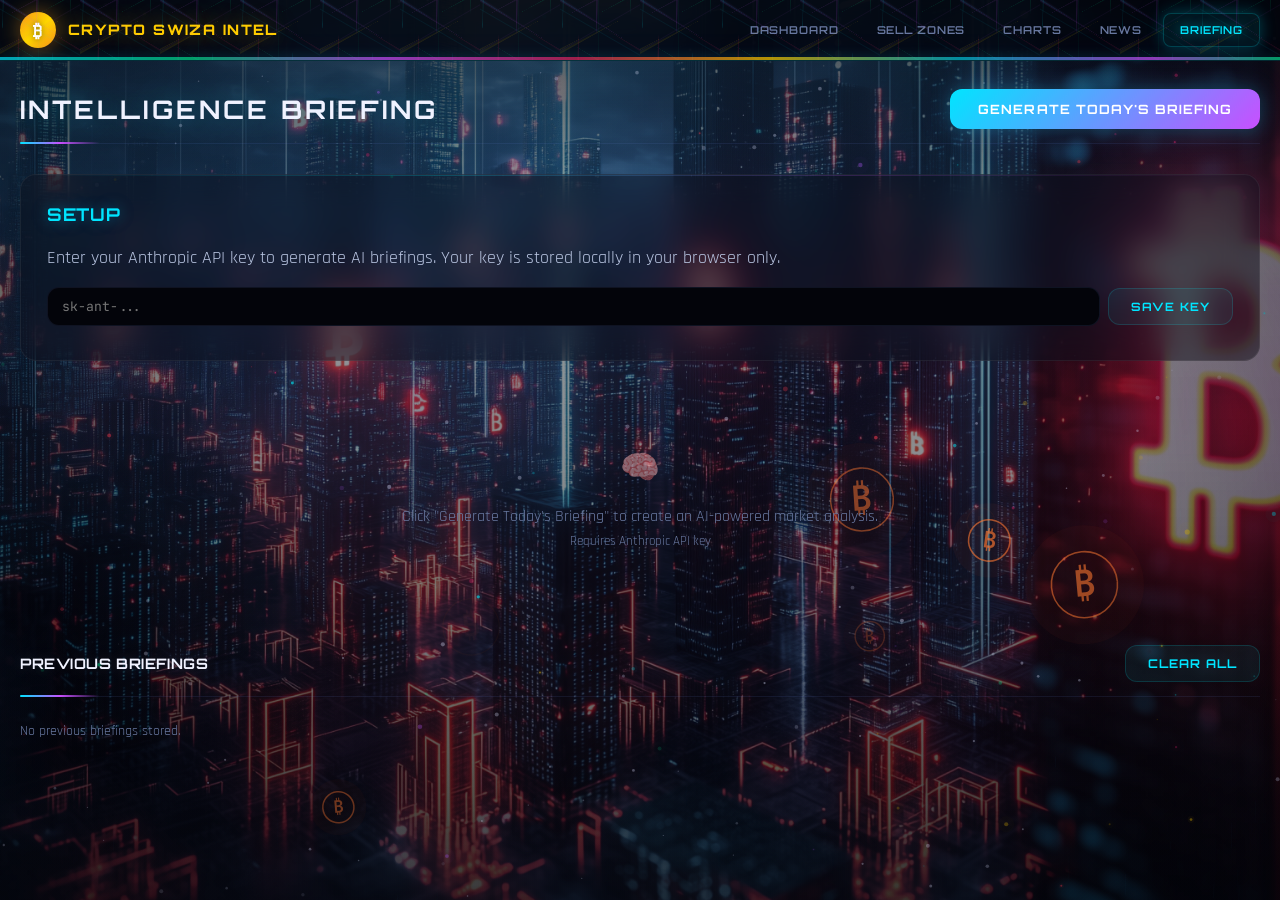
==== commit 724e4b53: "Major update: brand, ETH fibs, Total3, CBBI, briefing style Brand: - Renamed to "Crypto Swiza Intel"" ====
--- a/briefing.html
+++ b/briefing.html
@@ -34,8 +34,8 @@
   <nav class="top-nav">
     <div class="top-nav__inner">
       <div class="top-nav__brand">
-        <div class="top-nav__brand-icon">CI</div>
-        <span>Crypto Intel</span>
+        <div class="top-nav__brand-icon">₿</div>
+        <span>Crypto Swiza Intel</span>
       </div>
       <button class="nav-toggle" onclick="document.querySelector('.top-nav__links').classList.toggle('open')" aria-label="Toggle navigation">&#9776;</button>
       <div class="top-nav__links">
--- a/css/main.css
+++ b/css/main.css
@@ -143,24 +143,25 @@
 
 .top-nav__brand {
   display: flex; align-items: center; gap: 12px;
-  font-family: 'Orbitron', sans-serif; font-weight: 800; font-size: 0.95rem;
-  color: var(--accent-neon-blue); letter-spacing: 0.12em; text-transform: uppercase;
-  text-shadow: 0 0 20px rgba(0, 240, 255, 0.4);
+  font-family: 'Orbitron', sans-serif; font-weight: 800; font-size: 0.9rem;
+  color: var(--accent-gold); letter-spacing: 0.1em; text-transform: uppercase;
+  text-shadow: 0 0 25px rgba(255,204,0,0.5), 0 0 50px rgba(255,204,0,0.2);
 }
 
 .top-nav__brand-icon {
-  width: 34px; height: 34px;
-  background: linear-gradient(135deg, var(--accent-neon-blue), var(--accent-neon-purple));
-  border-radius: 10px;
+  width: 36px; height: 36px;
+  background: linear-gradient(135deg, #f7931a, #ffd700, #f7931a);
+  border-radius: 50%;
   display: flex; align-items: center; justify-content: center;
-  font-size: 13px; font-weight: 900; color: #fff;
-  box-shadow: 0 0 20px rgba(0, 240, 255, 0.3), inset 0 0 20px rgba(255, 255, 255, 0.1);
+  font-size: 18px; font-weight: 900; color: #fff;
+  box-shadow: 0 0 20px rgba(247,147,26,0.4), 0 0 40px rgba(255,215,0,0.15);
   animation: iconPulse 3s ease-in-out infinite;
+  text-shadow: 0 0 6px rgba(0,0,0,0.5);
 }
 
 @keyframes iconPulse {
-  0%, 100% { box-shadow: 0 0 20px rgba(0, 240, 255, 0.3), inset 0 0 20px rgba(255, 255, 255, 0.1); transform: scale(1); }
-  50% { box-shadow: 0 0 35px rgba(0, 240, 255, 0.5), inset 0 0 25px rgba(255, 255, 255, 0.15); transform: scale(1.05); }
+  0%, 100% { box-shadow: 0 0 20px rgba(247,147,26,0.4), 0 0 40px rgba(255,215,0,0.15); transform: scale(1); }
+  50% { box-shadow: 0 0 30px rgba(247,147,26,0.6), 0 0 60px rgba(255,215,0,0.25); transform: scale(1.06); }
 }
 
 .top-nav__links { display: flex; gap: 4px; }
--- a/css/components.css
+++ b/css/components.css
@@ -304,8 +304,8 @@
   background: linear-gradient(90deg, transparent, rgba(0, 240, 255, 0.2), rgba(191, 90, 242, 0.2), transparent);
 }
 
-.briefing-section h3 { font-family: 'Orbitron', sans-serif; font-size: 0.85rem; color: var(--accent-neon-blue); margin-bottom: 14px; display: flex; align-items: center; gap: 8px; text-shadow: 0 0 10px rgba(0, 240, 255, 0.2); }
-.briefing-section p, .briefing-section li { font-family: 'Rajdhani', sans-serif; font-size: 0.95rem; color: var(--text-secondary); line-height: 1.7; }
+.briefing-section h3 { font-family: 'Orbitron', sans-serif; font-size: 1.1rem; color: var(--accent-neon-blue); margin-bottom: 16px; display: flex; align-items: center; gap: 8px; text-shadow: 0 0 15px rgba(0, 229, 255, 0.4), 0 0 30px rgba(200, 79, 255, 0.15); }
+.briefing-section p, .briefing-section li { font-family: 'Rajdhani', sans-serif; font-size: 1.1rem; color: var(--text-secondary); line-height: 1.8; }
 .briefing-section ul { list-style: none; padding-left: 0; }
 .briefing-section li::before { content: '\25B8'; color: var(--accent-neon-purple); margin-right: 8px; }
 
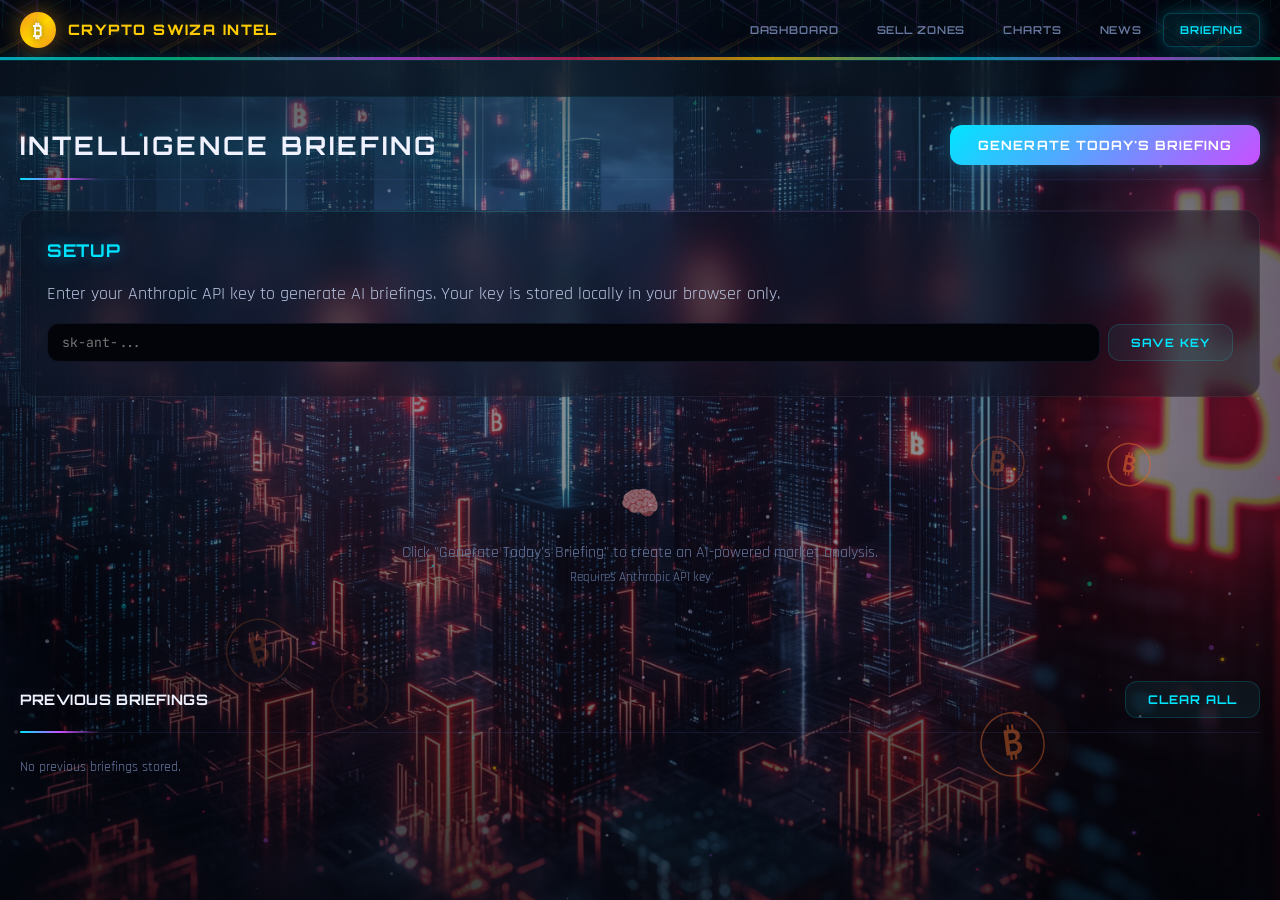
==== commit fa8eea6a: "Add scrolling coin ticker marquee on all pages Animated ticker bar below the top-bar/nav showing top" ====
--- a/briefing.html
+++ b/briefing.html
@@ -14,6 +14,7 @@
 </head>
 <body>
 <script src="js/cyberpunk-bg.js"></script>
+<script src="js/marquee.js"></script>
 
 <!-- Cyberpunk Background -->
 <div class="cyber-bg">
@@ -47,6 +48,11 @@
       </div>
     </div>
   </nav>
+
+  <!-- Coin Ticker Marquee -->
+  <div class="coin-marquee">
+    <div class="coin-marquee__track" id="coin-marquee-track"></div>
+  </div>
 
   <main class="page-content">
     <div class="section-header" style="margin-bottom:30px;">
--- a/css/main.css
+++ b/css/main.css
@@ -285,6 +285,83 @@
 .price-flash-up { animation: priceFlashGreen 1s ease-out; }
 .price-flash-down { animation: priceFlashRed 1s ease-out; }
 
+/* --- Coin Ticker Marquee --- */
+.coin-marquee {
+  position: relative;
+  z-index: 1;
+  overflow: hidden;
+  background: rgba(3, 4, 10, 0.5);
+  backdrop-filter: blur(12px);
+  border-bottom: 1px solid rgba(0,229,255,0.06);
+  padding: 0;
+  height: 36px;
+}
+
+.coin-marquee__track {
+  display: flex;
+  align-items: center;
+  height: 100%;
+  animation: marqueeScroll 60s linear infinite;
+  width: max-content;
+}
+
+.coin-marquee__track:hover {
+  animation-play-state: paused;
+}
+
+@keyframes marqueeScroll {
+  0% { transform: translateX(0); }
+  100% { transform: translateX(-50%); }
+}
+
+.coin-marquee__item {
+  display: flex;
+  align-items: center;
+  gap: 6px;
+  padding: 0 18px;
+  white-space: nowrap;
+  font-family: 'JetBrains Mono', monospace;
+  font-size: 0.72rem;
+  border-right: 1px solid rgba(100,120,200,0.06);
+  height: 100%;
+}
+
+.coin-marquee__symbol {
+  font-family: 'Orbitron', sans-serif;
+  font-weight: 700;
+  font-size: 0.62rem;
+  color: var(--accent-neon-blue);
+  letter-spacing: 0.06em;
+}
+
+.coin-marquee__price {
+  color: var(--text-primary);
+  font-weight: 600;
+}
+
+.coin-marquee__change {
+  font-size: 0.65rem;
+  font-weight: 600;
+  padding: 1px 5px;
+  border-radius: 3px;
+}
+
+.coin-marquee__change--up {
+  color: var(--accent-neon-green);
+  background: rgba(0,255,163,0.08);
+}
+
+.coin-marquee__change--down {
+  color: var(--accent-red);
+  background: rgba(255,45,85,0.08);
+}
+
+.coin-marquee__logo {
+  width: 16px;
+  height: 16px;
+  border-radius: 50%;
+}
+
 /* --- Section Headers --- */
 .section-header {
   display: flex; align-items: center; justify-content: space-between;
